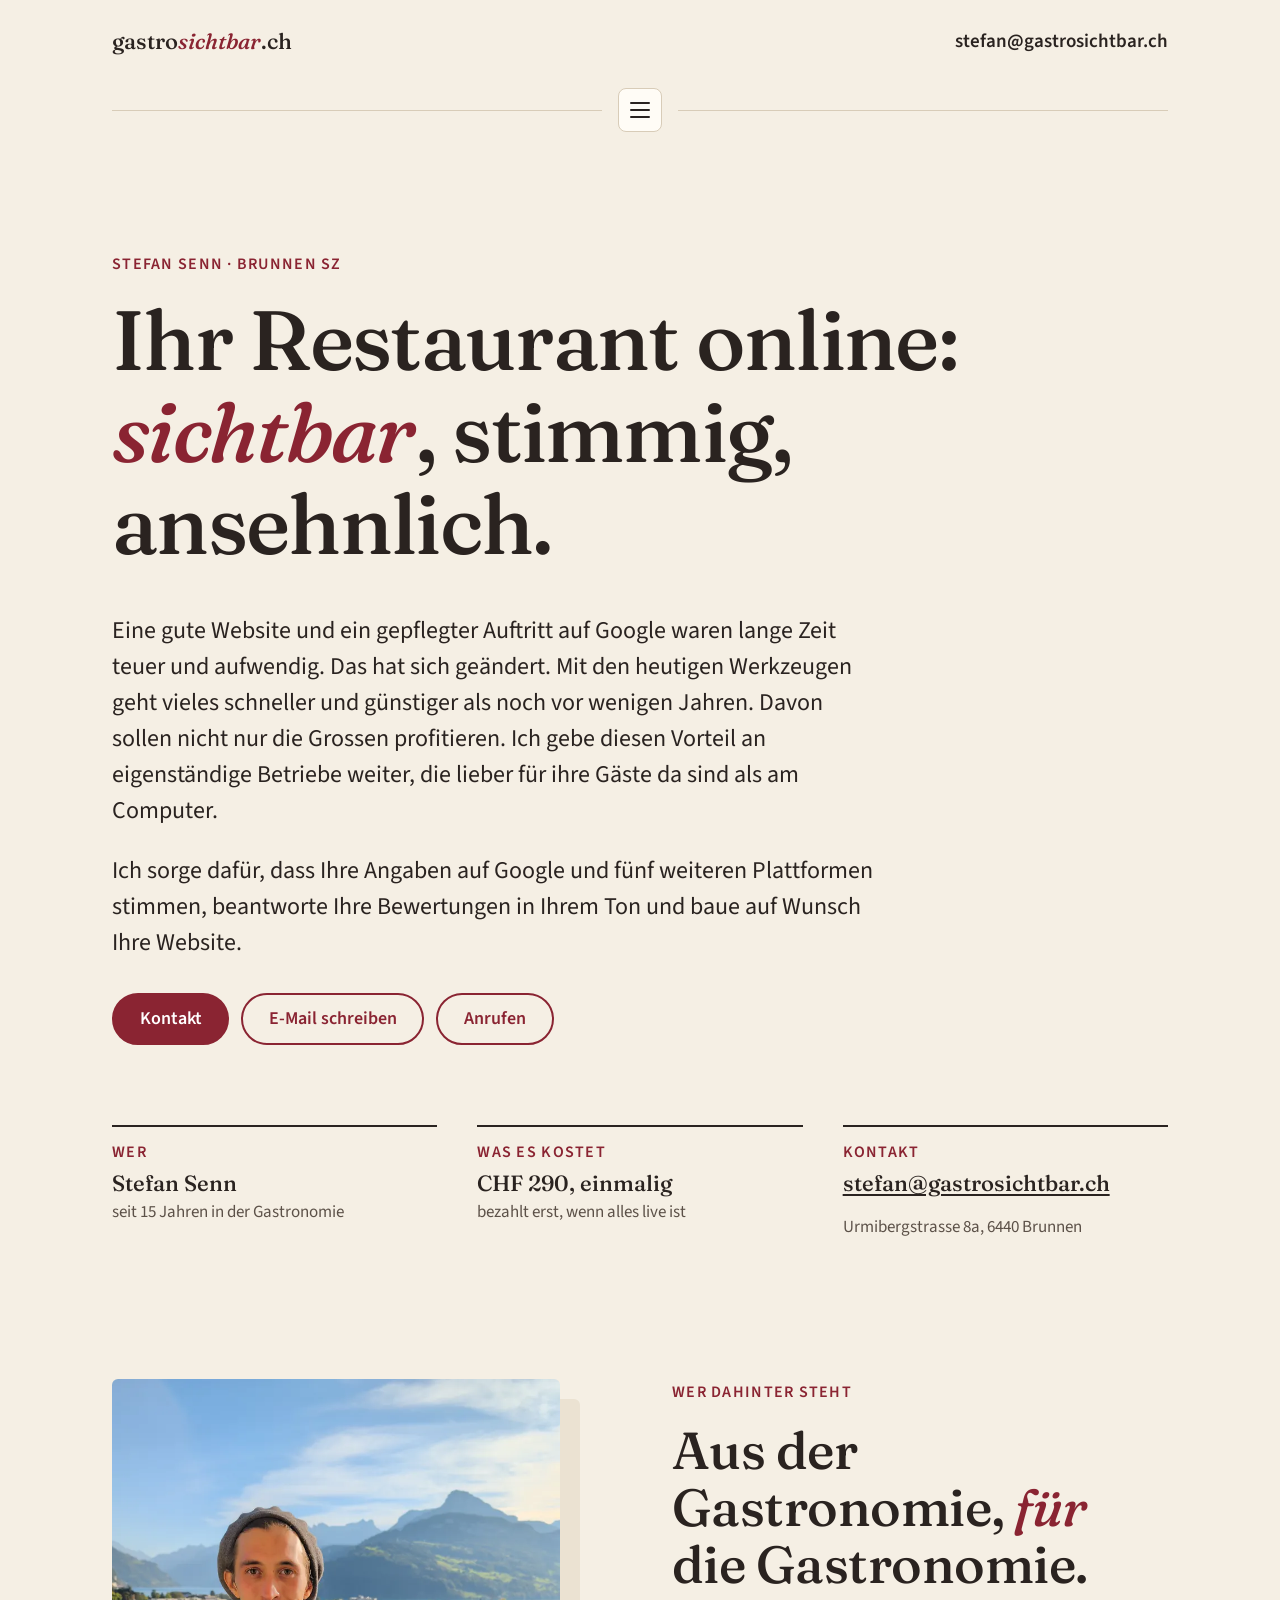
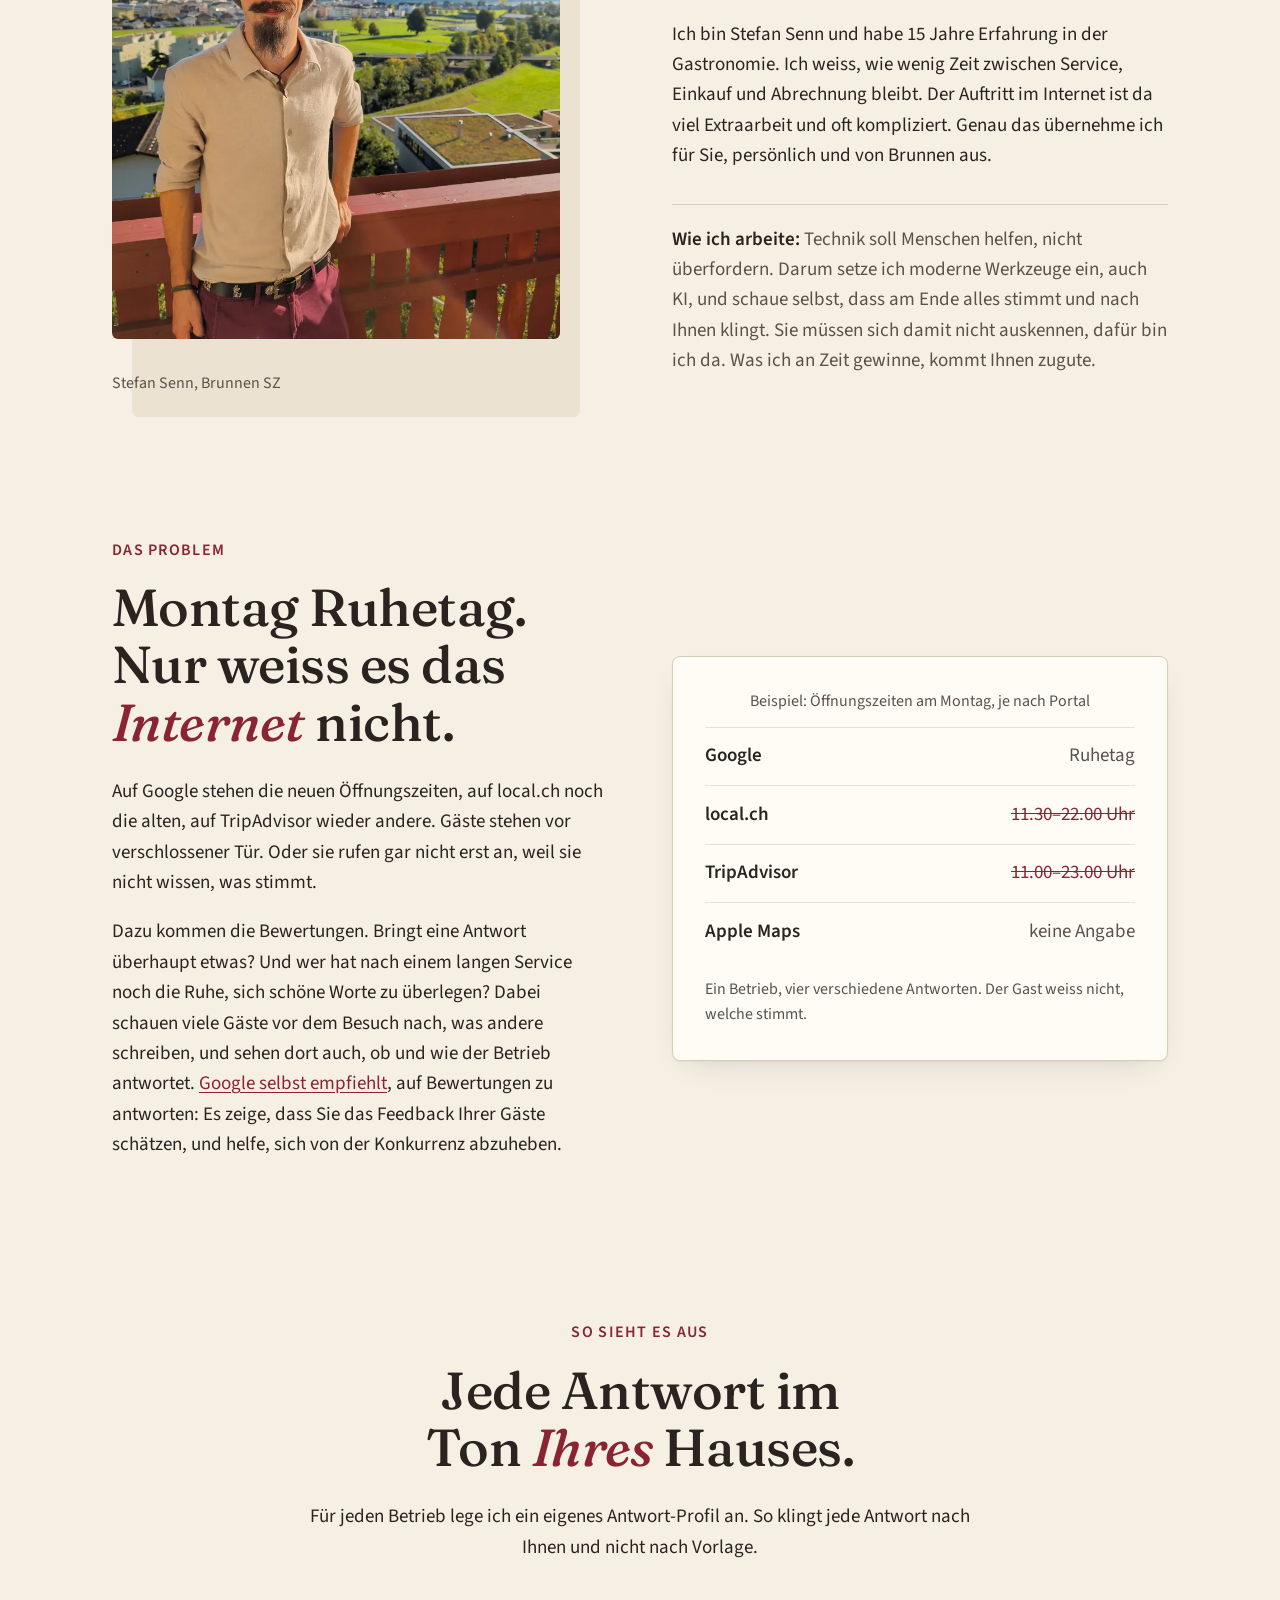
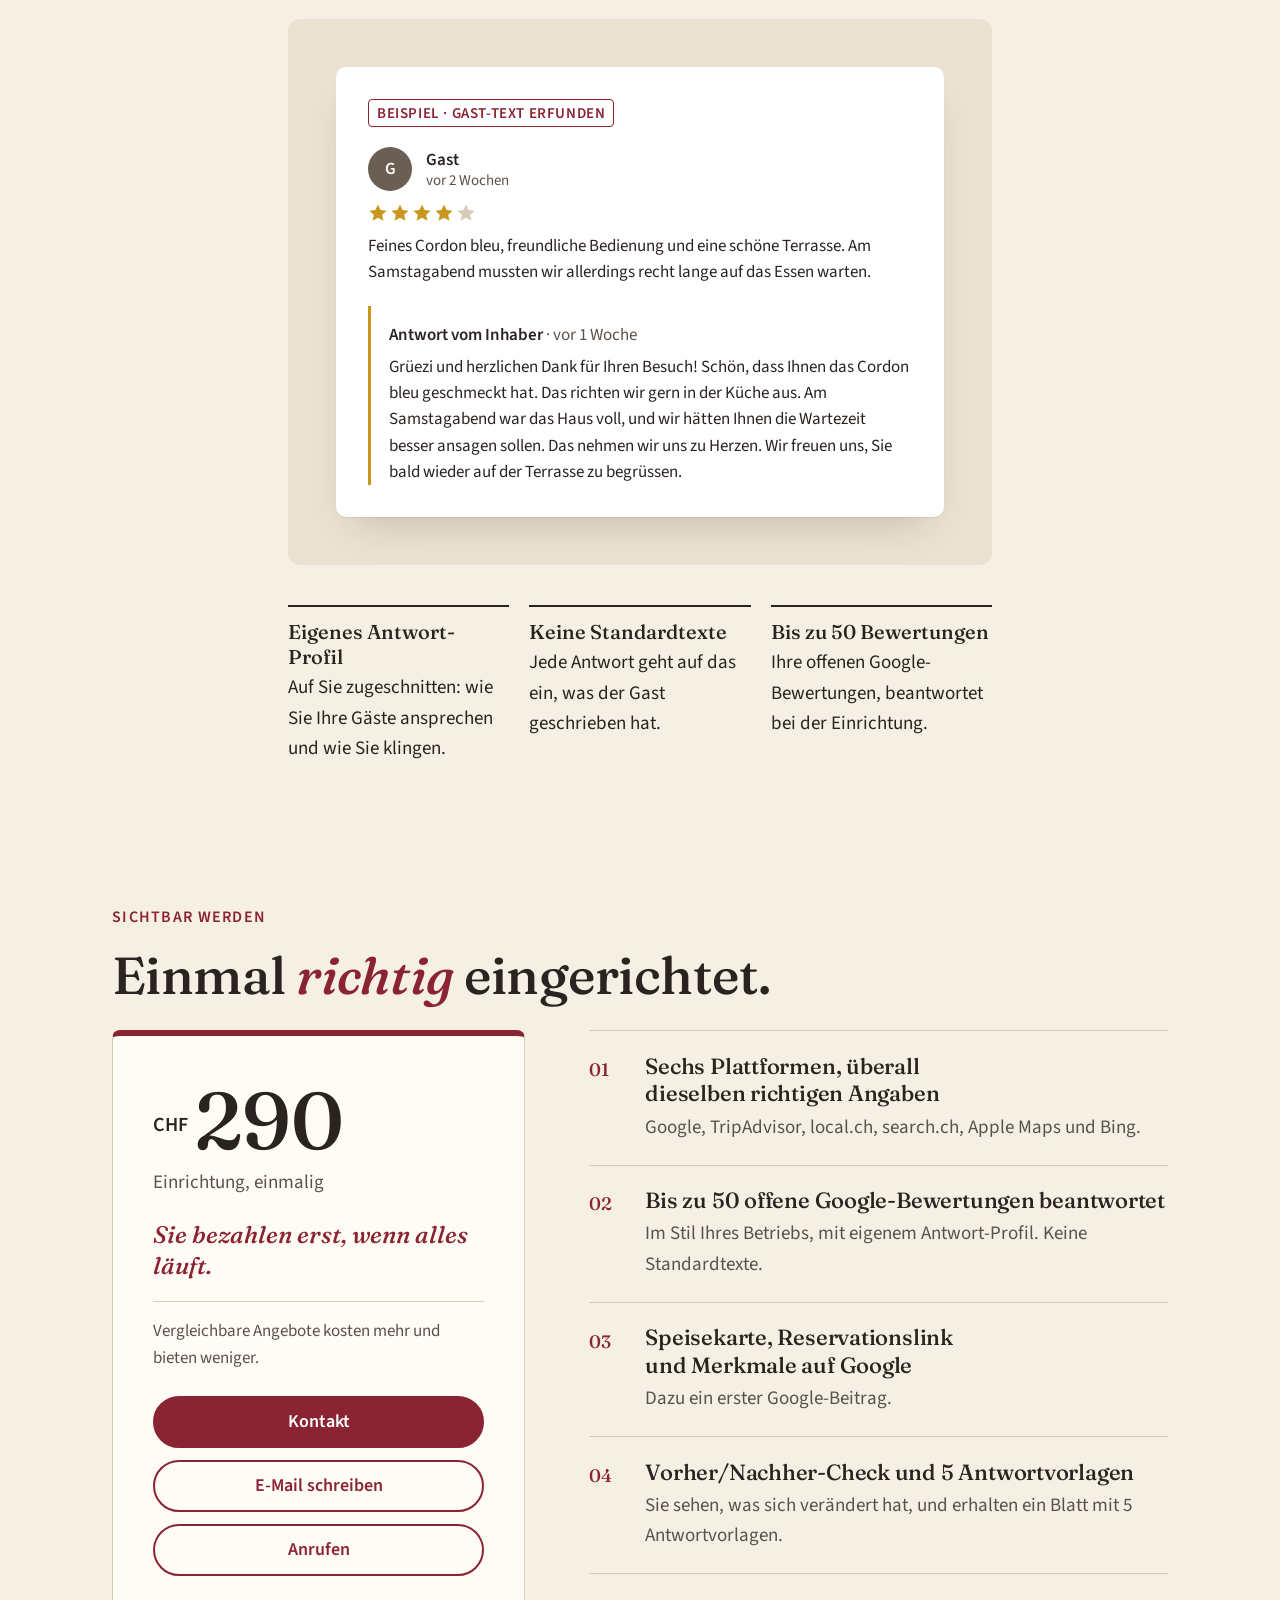
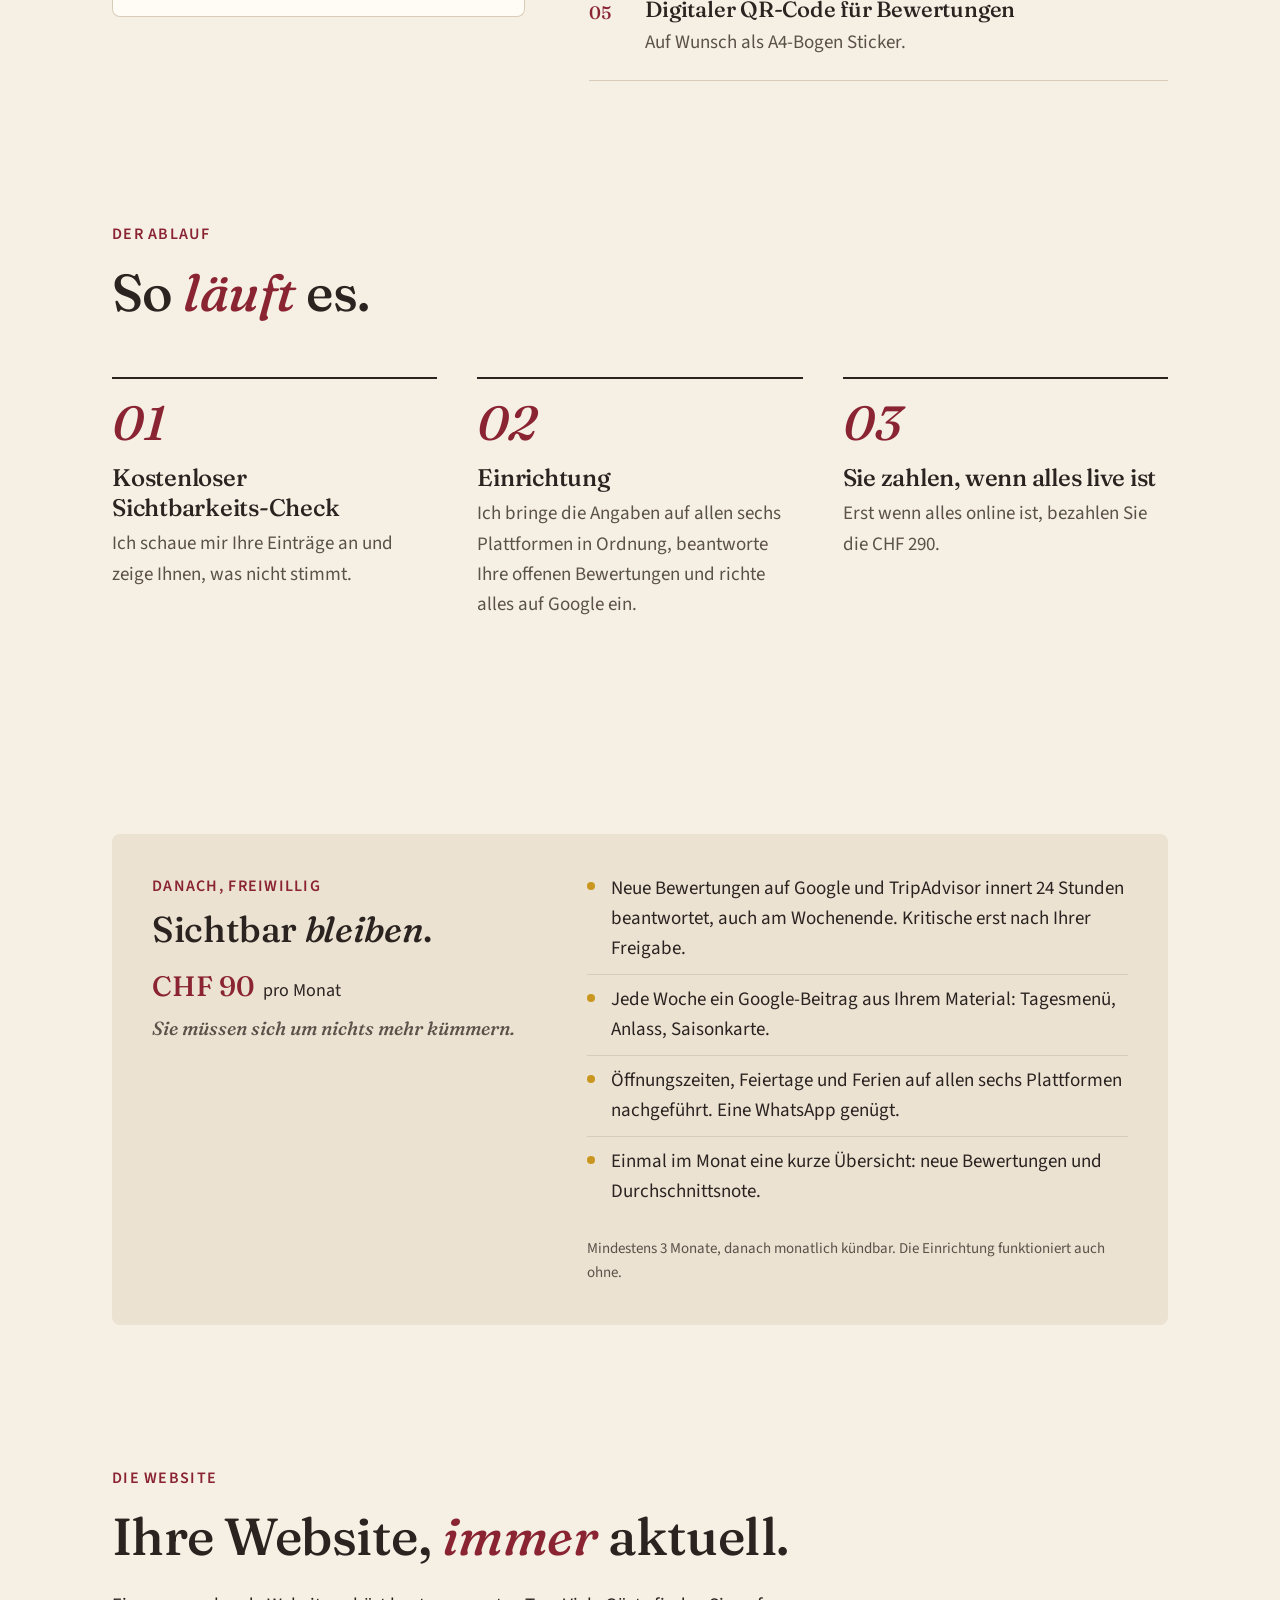
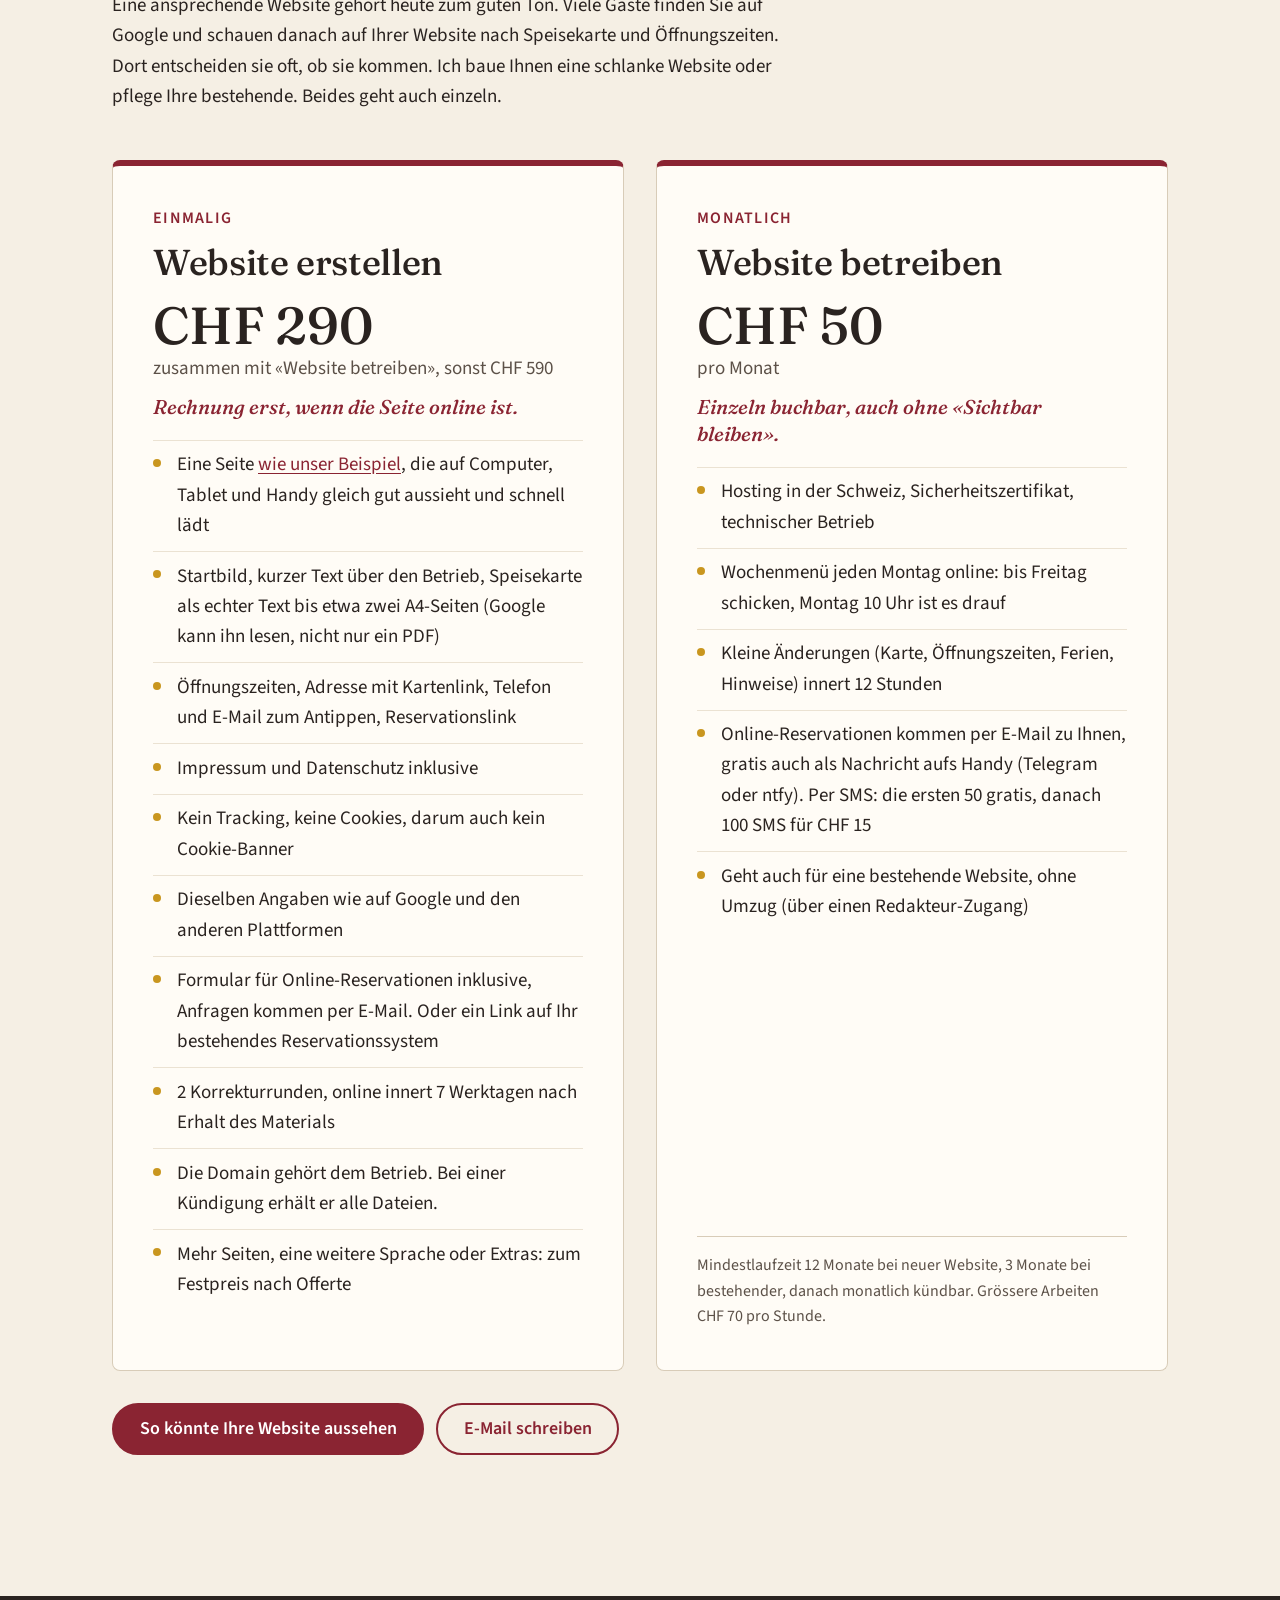
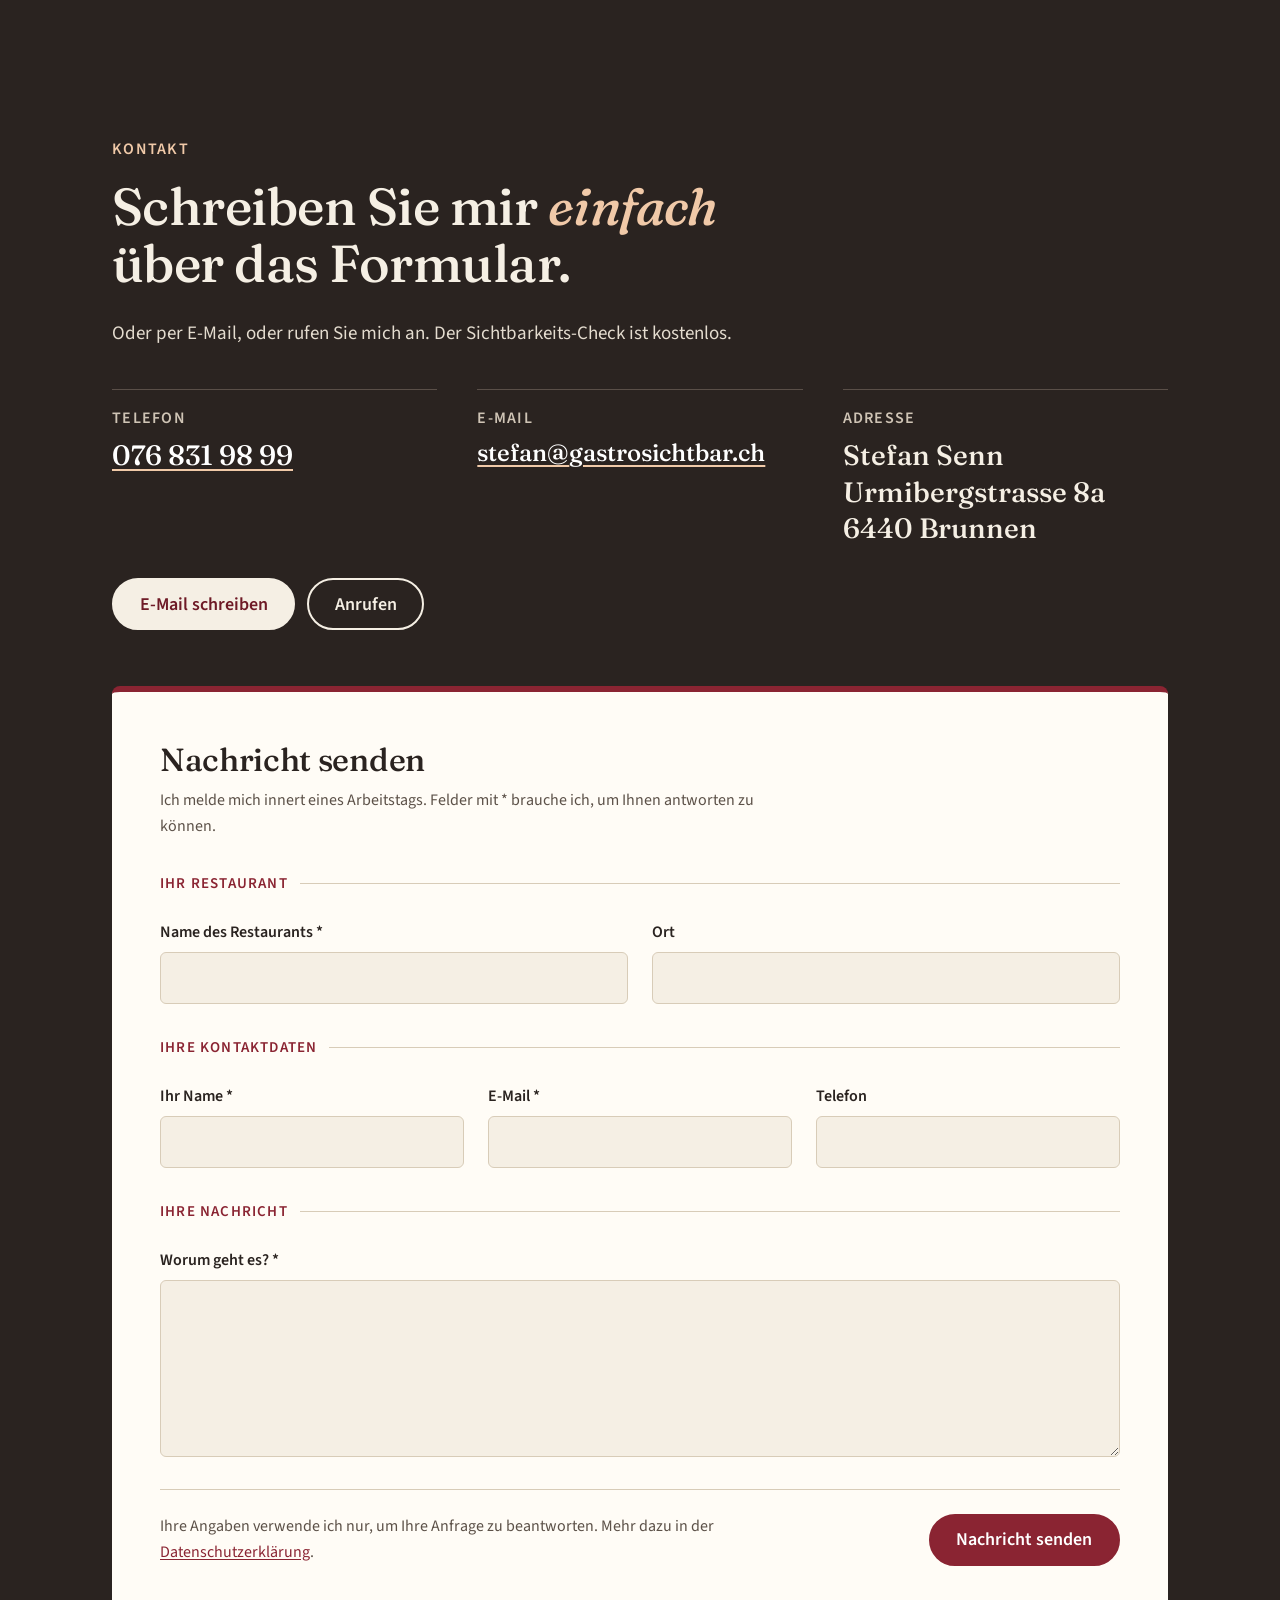
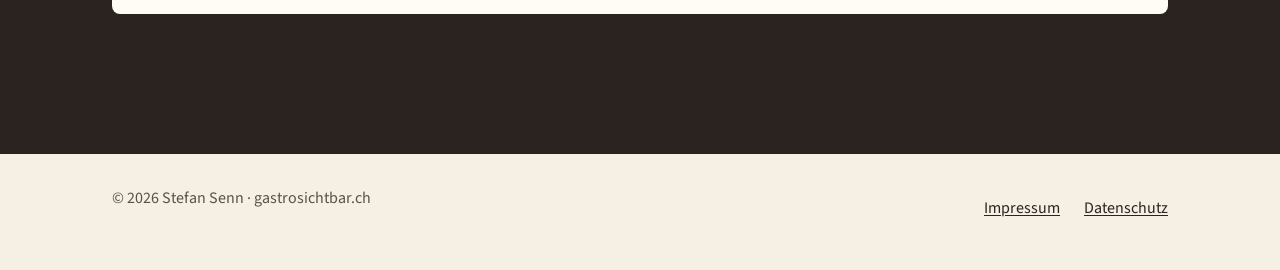
==== index.html @ 63ac2b9d "Einrichtung heisst jetzt «Sichtbar werden»" ====
<!doctype html>
<html lang="de-CH">
<head>
  <meta charset="utf-8">
  <meta name="viewport" content="width=device-width, initial-scale=1">
  <title>gastrosichtbar.ch | Ihr Restaurant online: sichtbar, stimmig, ansehnlich</title>
  <meta name="description" content="Stefan Senn aus Brunnen bringt die Angaben Ihres Restaurants auf Google, TripAdvisor, local.ch, search.ch, Apple Maps und Bing in Ordnung, beantwortet Ihre Google-Bewertungen und baut und pflegt auf Wunsch Ihre Website. Einrichtung CHF 290, bezahlt erst, wenn alles live ist.">
  <link rel="canonical" href="https://gastrosichtbar.ch/">
  <meta name="theme-color" content="#f5efe4">

  <meta property="og:type" content="website">
  <meta property="og:locale" content="de_CH">
  <meta property="og:site_name" content="gastrosichtbar.ch">
  <meta property="og:title" content="Ihr Restaurant online: sichtbar, stimmig, ansehnlich">
  <meta property="og:description" content="Richtige Angaben auf sechs Plattformen, beantwortete Google-Bewertungen und auf Wunsch eine gepflegte Website. Einrichtung CHF 290, bezahlt erst, wenn alles live ist. Stefan Senn, Brunnen.">
  <meta property="og:url" content="https://gastrosichtbar.ch/">
  <meta property="og:image" content="https://gastrosichtbar.ch/img/og.jpg">
  <meta property="og:image:width" content="1200">
  <meta property="og:image:height" content="630">
  <meta property="og:image:alt" content="gastrosichtbar.ch: Ihr Restaurant online, sichtbar, stimmig, ansehnlich. Stefan Senn, Brunnen.">
  <meta name="twitter:card" content="summary_large_image">

  <link rel="icon" href="favicon.svg" type="image/svg+xml">
  <link rel="preload" href="fonts/fraunces-latin-500-normal.woff2" as="font" type="font/woff2" crossorigin>
  <link rel="preload" href="fonts/source-sans-3-latin-400-normal.woff2" as="font" type="font/woff2" crossorigin>
  <link rel="stylesheet" href="css/style.css?v=20260928g">

  <script type="application/ld+json">
  {
    "@context": "https://schema.org",
    "@type": "ProfessionalService",
    "name": "gastrosichtbar.ch",
    "url": "https://gastrosichtbar.ch/",
    "description": "Einträge von Restaurants auf Google, TripAdvisor, local.ch, search.ch, Apple Maps und Bing richtigstellen, Google-Bewertungen beantworten, Websites für Restaurants erstellen und betreiben.",
    "founder": { "@type": "Person", "name": "Stefan Senn" },
    "telephone": "+41 76 831 98 99",
    "email": "stefan@gastrosichtbar.ch",
    "image": "https://gastrosichtbar.ch/img/og.jpg",
    "address": {
      "@type": "PostalAddress",
      "streetAddress": "Urmibergstrasse 8a",
      "postalCode": "6440",
      "addressLocality": "Brunnen",
      "addressRegion": "SZ",
      "addressCountry": "CH"
    },
    "hasOfferCatalog": {
      "@type": "OfferCatalog",
      "name": "Angebote für Restaurants",
      "itemListElement": [
        {
          "@type": "Offer",
          "name": "Sichtbar werden: Einrichtung",
          "description": "Angaben auf sechs Plattformen richtigstellen, bis zu 50 offene Google-Bewertungen beantworten. Bezahlt erst, wenn alles live ist.",
          "price": "290",
          "priceCurrency": "CHF"
        },
        {
          "@type": "Offer",
          "name": "Sichtbar bleiben",
          "description": "Laufende Betreuung: Bewertungen beantworten, wöchentlicher Google-Beitrag, Angaben nachführen. Mindestens 3 Monate, danach monatlich kündbar.",
          "priceSpecification": {
            "@type": "UnitPriceSpecification",
            "price": "90",
            "priceCurrency": "CHF",
            "unitCode": "MON"
          }
        },
        {
          "@type": "Offer",
          "name": "Website erstellen",
          "description": "Einseitige Website für Computer, Tablet und Handy mit Speisekarte als Text, Öffnungszeiten, Kontakt, Impressum und Datenschutz. Kein Tracking, keine Cookies. CHF 290 zusammen mit Website betreiben, sonst CHF 590, einmalig.",
          "price": "590",
          "priceCurrency": "CHF",
          "priceSpecification": [
            {
              "@type": "PriceSpecification",
              "name": "Zusammen mit Website betreiben",
              "price": "290",
              "priceCurrency": "CHF"
            },
            {
              "@type": "PriceSpecification",
              "name": "Einzeln",
              "price": "590",
              "priceCurrency": "CHF"
            }
          ]
        },
        {
          "@type": "Offer",
          "name": "Website betreiben",
          "description": "Hosting in der Schweiz, Wochenmenü jeden Montag online, kleine Änderungen innert 12 Stunden. Auch für bestehende Websites. Mindestlaufzeit 12 Monate bei neuer Website, 3 Monate bei bestehender, danach monatlich kündbar.",
          "priceSpecification": {
            "@type": "UnitPriceSpecification",
            "price": "50",
            "priceCurrency": "CHF",
            "unitCode": "MON"
          }
        }
      ]
    }
  }
  </script>
</head>
<body>
  <a class="skip" href="#inhalt">Zum Inhalt springen</a>

  <header class="wrap topbar">
    <a class="logo" href="./" aria-label="gastrosichtbar.ch, Startseite">gastro<span>sichtbar</span>.ch</a>
    <a class="topbar-tel" href="mailto:stefan@gastrosichtbar.ch">stefan@gastrosichtbar.ch</a>
  </header>

  <!-- Menu bar: centered button, separates header from content -->
  <div class="wrap menu-leiste">
    <!-- Menu without JavaScript: <details> opens and closes on click -->
    <details class="menu">
      <summary aria-label="Menü öffnen"><span class="menu-icon" aria-hidden="true"><span></span><span></span><span></span></span></summary>
      <nav class="menu-liste" aria-label="Angebote">
        <a href="#paket">Sichtbar werden<small>CHF 290 einmalig</small></a>
        <a href="#betreuung">Sichtbar bleiben<small>CHF 90 pro Monat</small></a>
        <a href="#erstellen">Website erstellen<small>ab CHF 290 einmalig</small></a>
        <a href="#betreiben">Website betreiben<small>CHF 50 pro Monat</small></a>
        <a class="menu-kontakt" href="#kontakt">Kontakt</a>
      </nav>
    </details>
  </div>

  <main id="inhalt">

    <!-- 1 · Kopf -->
    <section class="hero wrap" aria-labelledby="titel">
      <p class="kicker">Stefan Senn · Brunnen SZ</p>
      <h1 id="titel">Ihr Restaurant online: <span class="nobr"><em>sichtbar</em>,</span> stimmig, ansehnlich.</h1>
      <p class="lead">Eine gute Website und ein gepflegter Auftritt auf Google waren lange Zeit teuer und aufwendig. Das hat sich geändert. Mit den heutigen Werkzeugen geht vieles schneller und günstiger als noch vor wenigen Jahren. Davon sollen nicht nur die Grossen profitieren. Ich gebe diesen Vorteil an eigenständige Betriebe weiter, die lieber für ihre Gäste da sind als am Computer.</p>
      <p class="lead">Ich sorge dafür, dass Ihre Angaben auf Google und fünf weiteren Plattformen stimmen, beantworte Ihre Bewertungen in Ihrem Ton und baue auf Wunsch Ihre Website.</p>
      <div class="buttons">
        <a class="btn btn-primary" href="#formular">Kontakt</a>
        <a class="btn btn-secondary" href="mailto:stefan@gastrosichtbar.ch?subject=Sichtbarkeits-Check">E-Mail schreiben</a>
        <a class="btn btn-secondary" href="tel:+41768319899">Anrufen</a>
      </div>

      <dl class="eckdaten">
        <div>
          <dt>Wer</dt>
          <dd>Stefan Senn<span>seit 15 Jahren in der Gastronomie</span></dd>
        </div>
        <div>
          <dt>Was es kostet</dt>
          <dd>CHF 290, einmalig<span>bezahlt erst, wenn alles live ist</span></dd>
        </div>
        <div>
          <dt>Kontakt</dt>
          <dd><a href="mailto:stefan@gastrosichtbar.ch">stefan@gastrosichtbar.ch</a><span>Urmibergstrasse 8a, 6440 Brunnen</span></dd>
        </div>
      </dl>
    </section>

    <!-- 2 · Wer -->
    <section id="wer" class="wrap" aria-labelledby="wer-titel">
      <div class="split split--bild-links">
        <div>
          <p class="kicker">Wer dahinter steht</p>
          <h2 id="wer-titel">Aus der Gastronomie, <em>für</em> die Gastronomie.</h2>
          <p>Ich bin Stefan Senn und habe 15&nbsp;Jahre Erfahrung in der Gastronomie. Ich weiss, wie wenig Zeit zwischen Service, Einkauf und Abrechnung bleibt. Der Auftritt im Internet ist da viel Extraarbeit und oft kompliziert. Genau das übernehme ich für Sie, persönlich und von Brunnen aus.</p>
          <p class="werkzeug"><strong>Wie ich arbeite:</strong> Technik soll Menschen helfen, nicht überfordern. Darum setze ich moderne Werkzeuge ein, auch KI, und schaue selbst, dass am Ende alles stimmt und nach Ihnen klingt. Sie müssen sich damit nicht auskennen, dafür bin ich da. Was ich an Zeit gewinne, kommt Ihnen zugute.</p>
        </div>
        <figure class="portrait">
          <picture>
            <source srcset="img/stefan.webp?v=20260928" type="image/webp">
            <img src="img/stefan.jpg?v=20260928" width="800" height="1000" loading="lazy" decoding="async" alt="Porträt von Stefan Senn">
          </picture>
          <figcaption>Stefan Senn, Brunnen SZ</figcaption>
        </figure>
      </div>
    </section>

    <!-- 3 · Das Problem -->
    <section id="problem" class="wrap" aria-labelledby="problem-titel">
      <div class="split">
        <div>
          <p class="kicker">Das Problem</p>
          <h2 id="problem-titel">Montag Ruhetag. Nur weiss es das <em>Internet</em> nicht.</h2>
          <p>Auf Google stehen die neuen Öffnungszeiten, auf local.ch noch die alten, auf TripAdvisor wieder andere. Gäste stehen vor verschlossener Tür. Oder sie rufen gar nicht erst an, weil sie nicht wissen, was stimmt.</p>
          <p>Dazu kommen die Bewertungen. Bringt eine Antwort überhaupt etwas? Und wer hat nach einem langen Service noch die Ruhe, sich schöne Worte zu überlegen? Dabei schauen viele Gäste vor dem Besuch nach, was andere schreiben, und sehen dort auch, ob und wie der Betrieb antwortet. <a href="https://support.google.com/business/answer/7091?hl=de" rel="noopener">Google selbst empfiehlt</a>, auf Bewertungen zu antworten: Es zeige, dass Sie das Feedback Ihrer Gäste schätzen, und helfe, sich von der Konkurrenz abzuheben.</p>
        </div>
        <div class="portale">
          <table>
            <caption class="portale-titel">Beispiel: Öffnungszeiten am Montag, je nach Portal</caption>
            <thead class="sr-only">
              <tr><th scope="col">Portal</th><th scope="col">Angabe</th></tr>
            </thead>
            <tbody>
              <tr><th scope="row">Google</th><td>Ruhetag</td></tr>
              <tr><th scope="row">local.ch</th><td><span class="falsch">11.30–22.00 Uhr</span><span class="sr-only"> (veraltet)</span></td></tr>
              <tr><th scope="row">TripAdvisor</th><td><span class="falsch">11.00–23.00 Uhr</span><span class="sr-only"> (veraltet)</span></td></tr>
              <tr><th scope="row">Apple Maps</th><td>keine Angabe</td></tr>
            </tbody>
          </table>
          <p class="portale-fuss">Ein Betrieb, vier verschiedene Antworten. Der Gast weiss nicht, welche stimmt.</p>
        </div>
      </div>
    </section>

    <!-- 4 · Beispiel (Produktbild) -->
    <section id="beispiel" class="wrap" aria-labelledby="beispiel-titel">
      <div class="beispiel-kopf">
        <p class="kicker">So sieht es aus</p>
        <h2 id="beispiel-titel">Jede Antwort im Ton <em>Ihres</em> Hauses.</h2>
        <p>Für jeden Betrieb lege ich ein eigenes Antwort-Profil an. So klingt jede Antwort nach Ihnen und nicht nach Vorlage.</p>
      </div>

      <div class="buehne">
        <article class="review" aria-label="Beispiel einer Google-Bewertung mit Antwort">
          <p class="muster">Beispiel · Gast-Text erfunden</p>
          <div class="review-kopf">
            <span class="avatar" aria-hidden="true">G</span>
            <div>
              <p class="review-name">Gast</p>
              <p class="review-meta">vor 2 Wochen</p>
            </div>
          </div>
          <p class="sterne">
            <svg width="110" height="20" viewBox="0 0 110 20" role="img" aria-label="4 von 5 Sternen">
              <defs>
                <path id="stern" d="M10 1.5l2.6 5.5 6 .7-4.4 4.1 1.2 5.9L10 14.8l-5.4 2.9 1.2-5.9L1.4 7.7l6-.7z"/>
              </defs>
              <use href="#stern" fill="#c9961f"/>
              <use href="#stern" x="22" fill="#c9961f"/>
              <use href="#stern" x="44" fill="#c9961f"/>
              <use href="#stern" x="66" fill="#c9961f"/>
              <use href="#stern" x="88" fill="#d8ccb8"/>
            </svg>
          </p>
          <p>Feines Cordon bleu, freundliche Bedienung und eine schöne Terrasse. Am Samstagabend mussten wir allerdings recht lange auf das Essen warten.</p>

          <div class="antwort">
            <p class="antwort-titel">Antwort vom Inhaber <span>· vor 1 Woche</span></p>
            <p>Grüezi und herzlichen Dank für Ihren Besuch! Schön, dass Ihnen das Cordon bleu geschmeckt hat. Das richten wir gern in der Küche aus. Am Samstagabend war das Haus voll, und wir hätten Ihnen die Wartezeit besser ansagen sollen. Das nehmen wir uns zu Herzen. Wir freuen uns, Sie bald wieder auf der Terrasse zu begrüssen.</p>
          </div>
        </article>
      </div>

      <div class="profil">
        <ul>
          <li><strong>Eigenes Antwort-Profil</strong>Auf Sie zugeschnitten: wie Sie Ihre Gäste ansprechen und wie Sie klingen.</li>
          <li><strong>Keine Standardtexte</strong>Jede Antwort geht auf das ein, was der Gast geschrieben hat.</li>
          <li><strong>Bis zu 50 Bewertungen</strong>Ihre offenen Google-Bewertungen, beantwortet bei der Einrichtung.</li>
        </ul>
      </div>
    </section>

    <!-- 5 · Paket und Preis -->
    <section id="paket" class="wrap" aria-labelledby="paket-titel">
      <p class="kicker">Sichtbar werden</p>
      <h2 id="paket-titel">Einmal <em>richtig</em> eingerichtet.</h2>
      <div class="paket">
        <div class="preis-karte">
          <p class="preis"><small>CHF</small>290</p>
          <p class="preis-zusatz">Einrichtung, einmalig</p>
          <p class="preis-versprechen">Sie bezahlen erst, wenn alles läuft.</p>
          <p class="vergleich">Vergleichbare Angebote kosten mehr und bieten weniger.</p>
          <div class="buttons">
            <a class="btn btn-primary" href="#formular">Kontakt</a>
            <a class="btn btn-secondary" href="mailto:stefan@gastrosichtbar.ch?subject=Sichtbarkeits-Check">E-Mail schreiben</a>
            <a class="btn btn-secondary" href="tel:+41768319899">Anrufen</a>
          </div>
        </div>

        <ol class="leistungen" aria-label="Leistungen im Paket">
          <li>
            <div>
              <h3>Sechs Plattformen, überall dieselben richtigen Angaben</h3>
              <p>Google, TripAdvisor, local.ch, search.ch, Apple Maps und Bing.</p>
            </div>
          </li>
          <li>
            <div>
              <h3>Bis zu 50 offene Google-Bewertungen beantwortet</h3>
              <p>Im Stil Ihres Betriebs, mit eigenem Antwort-Profil. Keine Standardtexte.</p>
            </div>
          </li>
          <li>
            <div>
              <h3>Speisekarte, Reservationslink und Merkmale auf Google</h3>
              <p>Dazu ein erster Google-Beitrag.</p>
            </div>
          </li>
          <li>
            <div>
              <h3>Vorher/Nachher-Check und 5 Antwortvorlagen</h3>
              <p>Sie sehen, was sich verändert hat, und erhalten ein Blatt mit 5 Antwortvorlagen.</p>
            </div>
          </li>
          <li>
            <div>
              <h3>Digitaler QR-Code für Bewertungen</h3>
              <p>Auf Wunsch als A4-Bogen Sticker.</p>
            </div>
          </li>
        </ol>
      </div>

    </section>

    <!-- 5a · So läuft es -->
    <section id="ablauf" class="wrap" aria-labelledby="ablauf-titel">
      <p class="kicker">Der Ablauf</p>
      <h2 id="ablauf-titel">So <em>läuft</em> es.</h2>
      <ol class="schritte">
        <li>
          <h3>Kostenloser Sichtbarkeits-Check</h3>
          <p>Ich schaue mir Ihre Einträge an und zeige Ihnen, was nicht stimmt.</p>
        </li>
        <li>
          <h3>Einrichtung</h3>
          <p>Ich bringe die Angaben auf allen sechs Plattformen in Ordnung, beantworte Ihre offenen Bewertungen und richte alles auf Google ein.</p>
        </li>
        <li>
          <h3>Sie zahlen, wenn alles live ist</h3>
          <p>Erst wenn alles online ist, bezahlen Sie die CHF&nbsp;290.</p>
        </li>
      </ol>
    </section>

    <!-- 5a2 · Sichtbar bleiben -->
    <section id="betreuung" class="wrap" aria-labelledby="danach-titel">
      <div class="danach" aria-labelledby="danach-titel">
        <div class="danach-kopf">
          <p class="kicker">Danach, freiwillig</p>
          <h3 id="danach-titel">Sichtbar <em>bleiben</em>.</h3>
          <p class="danach-preis"><strong>CHF 90</strong> pro Monat</p>
          <p class="danach-claim">Sie müssen sich um nichts mehr kümmern.</p>
        </div>
        <ul class="danach-liste">
          <li>Neue Bewertungen auf Google und TripAdvisor innert 24 Stunden beantwortet, auch am Wochenende. Kritische erst nach Ihrer Freigabe.</li>
          <li>Jede Woche ein Google-Beitrag aus Ihrem Material: Tagesmenü, Anlass, Saisonkarte.</li>
          <li>Öffnungszeiten, Feiertage und Ferien auf allen sechs Plattformen nachgeführt. Eine WhatsApp genügt.</li>
          <li>Einmal im Monat eine kurze Übersicht: neue Bewertungen und Durchschnittsnote.</li>
        </ul>
        <p class="danach-fuss">Mindestens 3 Monate, danach monatlich kündbar. Die Einrichtung funktioniert auch ohne.</p>
      </div>
    </section>

    <!-- 5b · Website -->
    <section id="website" class="wrap" aria-labelledby="website-titel">
      <p class="kicker">Die Website</p>
      <h2 id="website-titel">Ihre Website, <em>immer</em> aktuell.</h2>
      <p class="website-intro">Eine ansprechende Website gehört heute zum guten Ton. Viele Gäste finden Sie auf Google und schauen danach auf Ihrer Website nach Speisekarte und Öffnungszeiten. Dort entscheiden sie oft, ob sie kommen. Ich baue Ihnen eine schlanke Website oder pflege Ihre bestehende. Beides geht auch einzeln.</p>

      <div class="angebote">
        <article id="erstellen" class="angebot" aria-labelledby="erstellen-titel">
          <p class="angebot-art">Einmalig</p>
          <h3 id="erstellen-titel">Website erstellen</h3>
          <p class="angebot-preis"><strong>CHF 290</strong> zusammen mit «Website betreiben», sonst CHF&nbsp;590</p>
          <p class="angebot-claim">Rechnung erst, wenn die Seite online ist.</p>
          <ul class="angebot-liste">
            <li>Eine Seite <a href="beispiel/">wie unser Beispiel</a>, die auf Computer, Tablet und Handy gleich gut aussieht und schnell lädt</li>
            <li>Startbild, kurzer Text über den Betrieb, Speisekarte als echter Text bis etwa zwei A4-Seiten (Google kann ihn lesen, nicht nur ein PDF)</li>
            <li>Öffnungszeiten, Adresse mit Kartenlink, Telefon und E-Mail zum Antippen, Reservationslink</li>
            <li>Impressum und Datenschutz inklusive</li>
            <li>Kein Tracking, keine Cookies, darum auch kein Cookie-Banner</li>
            <li>Dieselben Angaben wie auf Google und den anderen Plattformen</li>
            <li>Formular für Online-Reservationen inklusive, Anfragen kommen per E-Mail. Oder ein Link auf Ihr bestehendes Reservationssystem</li>
            <li>2 Korrekturrunden, online innert 7 Werktagen nach Erhalt des Materials</li>
            <li>Die Domain gehört dem Betrieb. Bei einer Kündigung erhält er alle Dateien.</li>
            <li>Mehr Seiten, eine weitere Sprache oder Extras: zum Festpreis nach Offerte</li>
          </ul>
        </article>

        <article id="betreiben" class="angebot" aria-labelledby="betreiben-titel">
          <p class="angebot-art">Monatlich</p>
          <h3 id="betreiben-titel">Website betreiben</h3>
          <p class="angebot-preis"><strong>CHF 50</strong> pro Monat</p>
          <p class="angebot-claim">Einzeln buchbar, auch ohne «Sichtbar bleiben».</p>
          <ul class="angebot-liste">
            <li>Hosting in der Schweiz, Sicherheitszertifikat, technischer Betrieb</li>
            <li>Wochenmenü jeden Montag online: bis Freitag schicken, Montag 10 Uhr ist es drauf</li>
            <li>Kleine Änderungen (Karte, Öffnungszeiten, Ferien, Hinweise) innert 12 Stunden</li>
            <li>Online-Reservationen kommen per E-Mail zu Ihnen, gratis auch als Nachricht aufs Handy (Telegram oder ntfy). Per SMS: die ersten 50 gratis, danach 100 SMS für CHF&nbsp;15</li>
            <li>Geht auch für eine bestehende Website, ohne Umzug (über einen Redakteur-Zugang)</li>
          </ul>
          <p class="angebot-fuss">Mindestlaufzeit 12 Monate bei neuer Website, 3 Monate bei bestehender, danach monatlich kündbar. Grössere Arbeiten CHF&nbsp;70 pro Stunde.</p>
        </article>
      </div>

      <div class="buttons">
        <a class="btn btn-primary" href="beispiel/">So könnte Ihre Website aussehen</a>
        <a class="btn btn-secondary" href="mailto:stefan@gastrosichtbar.ch?subject=Website">E-Mail schreiben</a>
      </div>
    </section>

    <!-- 7 · Kontakt -->
    <section id="kontakt" class="kontakt" aria-labelledby="kontakt-titel">
      <div class="wrap">
        <p class="kicker">Kontakt</p>
        <h2 id="kontakt-titel">Schreiben Sie mir <em>einfach</em> über das Formular.</h2>
        <p>Oder per E-Mail, oder rufen Sie mich an. Der Sichtbarkeits-Check ist kostenlos.</p>
        <address>
          <dl class="kontakt-liste">
            <div>
              <dt>Telefon</dt>
              <dd><a href="tel:+41768319899">076 831 98 99</a></dd>
            </div>
            <div>
              <dt>E-Mail</dt>
              <dd class="mail"><a href="mailto:stefan@gastrosichtbar.ch">stefan@<wbr>gastrosichtbar.ch</a></dd>
            </div>
            <div>
              <dt>Adresse</dt>
              <dd>Stefan Senn<br>Urmibergstrasse 8a<br>6440 Brunnen</dd>
            </div>
          </dl>
        </address>
        <div class="buttons">
          <a class="btn btn-primary" href="mailto:stefan@gastrosichtbar.ch?subject=Sichtbarkeits-Check">E-Mail schreiben</a>
          <a class="btn btn-secondary" href="tel:+41768319899">Anrufen</a>
        </div>

        <form id="formular" class="formular" action="/kontakt" method="post" aria-labelledby="formular-titel">
          <h3 id="formular-titel">Nachricht senden</h3>
          <p class="formular-hinweis">Ich melde mich innert eines Arbeitstags. Felder mit * brauche ich, um Ihnen antworten zu können.</p>

          <fieldset class="gruppe">
            <legend>Ihr Restaurant</legend>
            <div class="felder felder-2">
              <div class="feld">
                <label for="f-restaurant">Name des Restaurants *</label>
                <input id="f-restaurant" name="restaurant" type="text" required maxlength="150" autocomplete="organization">
              </div>
              <div class="feld">
                <label for="f-ort">Ort</label>
                <input id="f-ort" name="ort" type="text" maxlength="120" autocomplete="address-level2">
              </div>
            </div>
          </fieldset>

          <fieldset class="gruppe">
            <legend>Ihre Kontaktdaten</legend>
            <div class="felder felder-3">
              <div class="feld">
                <label for="f-name">Ihr Name *</label>
                <input id="f-name" name="name" type="text" required maxlength="120" autocomplete="name">
              </div>
              <div class="feld">
                <label for="f-email">E-Mail *</label>
                <input id="f-email" name="email" type="email" required maxlength="200" autocomplete="email">
              </div>
              <div class="feld">
                <label for="f-telefon">Telefon</label>
                <input id="f-telefon" name="telefon" type="tel" maxlength="40" autocomplete="tel">
              </div>
            </div>
          </fieldset>

          <fieldset class="gruppe">
            <legend>Ihre Nachricht</legend>
            <div class="feld">
              <label for="f-nachricht">Worum geht es? *</label>
              <textarea id="f-nachricht" name="nachricht" rows="6" required maxlength="5000"></textarea>
            </div>
          </fieldset>

          <div class="feld-falle" aria-hidden="true">
            <label for="f-website">Bitte leer lassen</label>
            <input id="f-website" name="website" type="text" tabindex="-1" autocomplete="off">
          </div>

          <div class="formular-fuss">
            <p class="formular-hinweis">Ihre Angaben verwende ich nur, um Ihre Anfrage zu beantworten. Mehr dazu in der <a href="datenschutz.html">Datenschutzerklärung</a>.</p>
            <button class="btn btn-primary" type="submit">Nachricht senden</button>
          </div>
        </form>
      </div>
    </section>
  </main>

  <!-- 8 · Fuss -->
  <footer class="fuss">
    <div class="wrap">
      <p>© 2026 Stefan Senn · gastrosichtbar.ch</p>
      <nav aria-label="Rechtliches">
        <ul>
          <li><a href="impressum.html">Impressum</a></li>
          <li><a href="datenschutz.html">Datenschutz</a></li>
        </ul>
      </nav>
    </div>
  </footer>
</body>
</html>
---- css/style.css ----
/* gastrosichtbar.ch – Stile
   Farben und Schriften zentral in :root anpassen. */

@font-face {
  font-family: "Fraunces";
  font-style: normal;
  font-weight: 500;
  font-display: swap;
  src: url("../fonts/fraunces-latin-500-normal.woff2") format("woff2");
}
@font-face {
  font-family: "Fraunces";
  font-style: italic;
  font-weight: 500;
  font-display: swap;
  src: url("../fonts/fraunces-latin-500-italic.woff2") format("woff2");
}
@font-face {
  font-family: "Source Sans 3";
  font-style: normal;
  font-weight: 400;
  font-display: swap;
  src: url("../fonts/source-sans-3-latin-400-normal.woff2") format("woff2");
}
@font-face {
  font-family: "Source Sans 3";
  font-style: normal;
  font-weight: 600;
  font-display: swap;
  src: url("../fonts/source-sans-3-latin-600-normal.woff2") format("woff2");
}

:root {
  --leinen: #f5efe4;      /* Hintergrund */
  --papier: #fffcf6;      /* Karten */
  --sand: #ebe2d2;        /* Flächen, Trennlinien */
  --linie: #d8ccb8;
  --tinte: #2a2320;       /* Text */
  --grau: #5c5148;        /* Nebentext, Kontrast > 6:1 auf Leinen */
  --weinrot: #8a2432;     /* Akzent */
  --weinrot-dunkel: #6e1a26;
  --senf: #c9961f;        /* nur Schmuck, nie für Text */

  --serif: "Fraunces", Georgia, "Times New Roman", serif;
  --sans: "Source Sans 3", "Segoe UI", Helvetica, Arial, sans-serif;

  --breite: 72rem;
  --rand: clamp(1.25rem, 5vw, 3rem);
  --abstand: clamp(4.5rem, 11vw, 9rem);
}

*,
*::before,
*::after { box-sizing: border-box; }

html {
  -webkit-text-size-adjust: 100%;
  text-size-adjust: 100%;
  scroll-behavior: smooth;
}
@media (prefers-reduced-motion: reduce) {
  html { scroll-behavior: auto; }
}

body {
  margin: 0;
  background: var(--leinen);
  color: var(--tinte);
  font-family: var(--sans);
  font-size: 1.125rem;          /* 18px */
  line-height: 1.6;
}
@media (min-width: 48rem) {
  body { font-size: 1.1875rem; } /* 19px */
}

img { max-width: 100%; height: auto; display: block; }

h1, h2, h3 {
  font-family: var(--serif);
  font-weight: 500;
  line-height: 1.1;
  letter-spacing: -0.01em;
  margin: 0 0 0.5em;
  text-wrap: balance;
}
h1 { font-size: clamp(2.6rem, 8vw, 5.25rem); letter-spacing: -0.02em; }
h2 { font-size: clamp(2rem, 5vw, 3.25rem); }
h3 { font-size: 1.5rem; line-height: 1.25; }

h1 em, h2 em {
  font-style: italic;
  color: var(--weinrot);
}

p { margin: 0 0 1em; max-width: 38em; }

a { color: var(--weinrot); text-underline-offset: 0.15em; }
a:hover { color: var(--weinrot-dunkel); }

:focus-visible {
  outline: 3px solid var(--weinrot);
  outline-offset: 3px;
  border-radius: 2px;
}

.sr-only {
  position: absolute;
  width: 1px;
  height: 1px;
  padding: 0;
  margin: -1px;
  overflow: hidden;
  clip: rect(0, 0, 0, 0);
  white-space: nowrap;
  border: 0;
}

.skip {
  position: absolute;
  left: 1rem;
  top: -4rem;
  background: var(--tinte);
  color: #fff;
  padding: 0.75rem 1rem;
  z-index: 10;
}
.skip:focus { top: 1rem; color: #fff; }

.wrap {
  max-width: var(--breite);
  margin: 0 auto;
  padding-left: var(--rand);
  padding-right: var(--rand);
}

/* Kleine Überzeile über Überschriften */
.kicker {
  font-family: var(--sans);
  font-size: 1rem;
  font-weight: 600;
  letter-spacing: 0.08em;
  text-transform: uppercase;
  color: var(--weinrot);
  margin: 0 0 1rem;
}

.lead {
  font-size: clamp(1.25rem, 2.4vw, 1.5rem);
  line-height: 1.5;
  color: var(--tinte);
}

/* ---------- Kopfleiste ---------- */
.topbar {
  display: flex;
  justify-content: space-between;
  align-items: center;
  flex-wrap: wrap;
  gap: 0 1rem;
  padding-top: 1.25rem;
  padding-bottom: 1.25rem;
}
.logo {
  font-family: var(--serif);
  font-size: 1.375rem;
  color: var(--tinte);
  text-decoration: none;
  min-height: 44px;
  display: inline-flex;
  align-items: center;
}
.logo span { color: var(--weinrot); font-style: italic; }
.topbar-tel {
  font-weight: 600;
  color: var(--tinte);
  text-decoration: none;
  min-height: 44px;
  display: inline-flex;
  align-items: center;
  white-space: nowrap;
}
.topbar-tel:hover { color: var(--weinrot); text-decoration: underline; }
/* Schmale Handys: E-Mail rutscht unter das Logo statt über den Rand */
@media (max-width: 26rem) {
  .topbar { padding-bottom: 0.5rem; }
  .topbar-tel { font-size: 0.95rem; }
}

/* ---------- Knöpfe ---------- */
.buttons {
  display: flex;
  flex-wrap: wrap;
  gap: 0.75rem;
  margin: 2rem 0 0;
}
.btn {
  display: inline-flex;
  align-items: center;
  justify-content: center;
  min-height: 3.25rem;          /* 52px */
  padding: 0.75rem 1.6rem;
  border-radius: 999px;
  border: 2px solid var(--weinrot);
  font-family: var(--sans);
  font-size: 1.125rem;
  font-weight: 600;
  line-height: 1.2;
  text-decoration: none;
  transition: background-color 0.15s, color 0.15s, border-color 0.15s;
}
.btn-primary { background: var(--weinrot); color: #fff; }
.btn-primary:hover { background: var(--weinrot-dunkel); border-color: var(--weinrot-dunkel); color: #fff; }
.btn-secondary { background: transparent; color: var(--weinrot); }
.btn-secondary:hover { background: var(--weinrot); color: #fff; }
@media (max-width: 30rem) {
  .buttons .btn { flex: 1 1 100%; }
}

/* ---------- Abschnitte ---------- */
section { padding: var(--abstand) 0 0; }
section[id] { scroll-margin-top: 1rem; }

.hero { padding-top: clamp(3rem, 9vw, 7rem); }
.hero h1 { max-width: 13em; }
.hero .lead { max-width: 32em; }
.hero-fakt {
  margin: 1.5rem 0 0;
  font-size: 1.0625rem;
  color: var(--grau);
}
.hero-fakt strong { color: var(--tinte); font-weight: 600; }

/* Eckdaten unter dem Kopf: Wer, Preis, Kontakt */
.eckdaten {
  margin: clamp(3rem, 7vw, 5rem) 0 0;
  display: grid;
  gap: 1.25rem;
}
@media (min-width: 48rem) {
  .eckdaten { grid-template-columns: repeat(3, 1fr); gap: 2.5rem; }
}
.eckdaten div {
  border-top: 2px solid var(--tinte);
  padding-top: 0.85rem;
}
.eckdaten dt {
  font-size: 1rem;
  font-weight: 600;
  letter-spacing: 0.08em;
  text-transform: uppercase;
  color: var(--weinrot);
}
.eckdaten dd {
  margin: 0.2rem 0 0;
  font-family: var(--serif);
  font-size: 1.375rem;
  line-height: 1.3;
}
.eckdaten dd span {
  display: block;
  font-family: var(--sans);
  font-size: 1.0625rem;
  color: var(--grau);
  margin-top: 0.2rem;
}
.eckdaten a { color: var(--tinte); display: inline-block; min-height: 44px; overflow-wrap: anywhere; }

/* Z-Muster: Text und Bild abwechselnd */
.split {
  display: grid;
  gap: clamp(2rem, 5vw, 5rem);
  align-items: center;
}
@media (min-width: 56rem) {
  .split { grid-template-columns: 1fr 1fr; }
  .split--bild-links > :last-child { order: -1; }
}

/* ---------- Wer ---------- */
.portrait {
  position: relative;
  margin: 0;
  max-width: 28rem;
}
.portrait::before {
  content: "";
  position: absolute;
  inset: 1.25rem -1.25rem -1.25rem 1.25rem;
  background: var(--sand);
  border-radius: 6px;
  z-index: -1;
}
.portrait img {
  border-radius: 6px;
  aspect-ratio: 4 / 5;
  object-fit: cover;
  width: 100%;
  background: var(--sand);
}
.portrait figcaption {
  margin-top: 2rem;
  font-size: 1rem;
  color: var(--grau);
}
.werkzeug {
  margin-top: 2rem;
  padding: 1.25rem 0 0;
  border-top: 1px solid var(--linie);
  color: var(--grau);
}
.werkzeug strong { color: var(--tinte); font-weight: 600; }

/* ---------- Problem: Portal-Vergleich ---------- */
.portale {
  background: var(--papier);
  border: 1px solid var(--linie);
  border-radius: 8px;
  padding: clamp(1.25rem, 3vw, 2rem);
  box-shadow: 0 1px 2px rgba(42, 35, 32, 0.05), 0 12px 32px -16px rgba(42, 35, 32, 0.18);
}
.portale-titel {
  font-size: 1rem;
  color: var(--grau);
  margin: 0 0 0.75rem;
}
.portale table {
  width: 100%;
  border-collapse: collapse;
}
.portale th,
.portale td {
  text-align: left;
  padding: 0.85rem 0;
  border-top: 1px solid var(--sand);
  vertical-align: baseline;
}
.portale th { font-weight: 600; padding-right: 1rem; }
.portale td { color: var(--grau); text-align: right; }
.portale .falsch {
  color: var(--weinrot);
  text-decoration: line-through;
  text-decoration-thickness: 1px;
}
.portale-fuss {
  margin: 1rem 0 0;
  font-size: 1rem;
  color: var(--grau);
}

/* ---------- Beispiel: Bewertung mit Antwort ---------- */
.beispiel-kopf { max-width: 44rem; margin: 0 auto; text-align: center; }
.beispiel-kopf p { margin-left: auto; margin-right: auto; }

.buehne {
  position: relative;
  max-width: 44rem;
  margin: clamp(2rem, 5vw, 3.5rem) auto 0;
  padding: clamp(1rem, 4vw, 3rem);
  background: var(--sand);
  border-radius: 12px;
}
.review {
  background: #fff;
  border-radius: 10px;
  padding: clamp(1.25rem, 4vw, 2rem);
  box-shadow: 0 1px 2px rgba(42, 35, 32, 0.06), 0 20px 40px -20px rgba(42, 35, 32, 0.25);
  font-size: 1.0625rem;
  line-height: 1.55;
}
.review p { max-width: none; }
.muster {
  display: inline-block;
  font-size: 0.9375rem;
  font-weight: 600;
  letter-spacing: 0.04em;
  text-transform: uppercase;
  color: var(--weinrot);
  border: 1px solid currentColor;
  border-radius: 4px;
  padding: 0.1rem 0.5rem;
  margin: 0 0 1.25rem;
}
.review-kopf {
  display: flex;
  align-items: center;
  gap: 0.85rem;
  margin-bottom: 0.75rem;
}
.avatar {
  flex: none;
  width: 2.75rem;
  height: 2.75rem;
  border-radius: 50%;
  background: #6b5e53;
  color: #fff;
  display: grid;
  place-items: center;
  font-weight: 600;
}
.review-kopf p { margin: 0; }
.review-name { font-weight: 600; line-height: 1.3; }
.review-meta { font-size: 0.9375rem; color: var(--grau); line-height: 1.3; }
.sterne {
  display: flex;
  align-items: center;
  gap: 0.6rem;
  margin: 0 0 0.6rem;
  font-size: 0.9375rem;
  color: var(--grau);
}
.sterne svg { display: block; }
.antwort {
  margin-top: 1.25rem;
  padding: 1rem 0 0 1.1rem;
  border-left: 3px solid var(--senf);
}
.antwort-titel {
  font-weight: 600;
  margin: 0 0 0.35rem;
}
.antwort-titel span { font-weight: 400; color: var(--grau); }
.antwort p:last-child { margin-bottom: 0; }

.profil {
  max-width: 44rem;
  margin: 2.5rem auto 0;
}
.profil ul {
  list-style: none;
  margin: 0;
  padding: 0;
  display: grid;
  gap: 1.25rem;
}
@media (min-width: 48rem) {
  .profil ul { grid-template-columns: repeat(3, 1fr); }
}
.profil li {
  border-top: 2px solid var(--tinte);
  padding-top: 0.75rem;
}
.profil li strong {
  display: block;
  font-family: var(--serif);
  font-weight: 500;
  font-size: 1.25rem;
  line-height: 1.25;
  margin-bottom: 0.25rem;
}

/* ---------- Paket und Preis ---------- */
.paket {
  display: grid;
  gap: clamp(2rem, 5vw, 5rem);
}
@media (min-width: 56rem) {
  .paket { grid-template-columns: 5fr 7fr; align-items: start; }
}
.preis-karte {
  background: var(--papier);
  border: 1px solid var(--linie);
  border-top: 6px solid var(--weinrot);
  border-radius: 8px;
  padding: clamp(1.5rem, 4vw, 2.5rem);
}
@media (min-width: 56rem) {
  .preis-karte { position: sticky; top: 2rem; }
}
.preis {
  font-family: var(--serif);
  font-size: clamp(3.5rem, 10vw, 5rem);
  line-height: 1;
  margin: 0.25rem 0 0.5rem;
}
.preis small {
  font-family: var(--sans);
  font-size: 1.25rem;
  font-weight: 600;
  vertical-align: 0.9em;
  margin-right: 0.35rem;
}
.preis-zusatz { color: var(--grau); margin-bottom: 1.25rem; }
.preis-versprechen {
  font-family: var(--serif);
  font-style: italic;
  font-size: 1.5rem;
  line-height: 1.3;
  color: var(--weinrot);
  margin: 0 0 1.25rem;
}
.vergleich {
  font-size: 1.0625rem;
  color: var(--grau);
  border-top: 1px solid var(--linie);
  padding-top: 1rem;
  margin-bottom: 0;
}
.preis-karte .buttons { margin-top: 1.5rem; }
.preis-karte .btn { flex: 1 1 100%; }

.leistungen {
  list-style: none;
  margin: 0;
  padding: 0;
  counter-reset: leistung;
}
.leistungen li {
  counter-increment: leistung;
  display: grid;
  grid-template-columns: 2.5rem 1fr;
  gap: 0 1rem;
  padding: 1.35rem 0;
  border-top: 1px solid var(--linie);
}
.leistungen li:last-child { border-bottom: 1px solid var(--linie); }
.leistungen li::before {
  content: counter(leistung, decimal-leading-zero);
  font-family: var(--serif);
  font-size: 1.125rem;
  color: var(--weinrot);
  padding-top: 0.2rem;
}
.leistungen h3 { font-size: 1.375rem; margin: 0 0 0.3rem; }
.leistungen p { margin: 0; color: var(--grau); }

/* ---------- Danach: Sichtbar bleiben ---------- */
.danach {
  margin-top: clamp(2.5rem, 6vw, 4.5rem);
  background: var(--sand);
  border-radius: 8px;
  padding: clamp(1.5rem, 4vw, 2.5rem);
  display: grid;
  gap: 1.25rem 3rem;
}
@media (min-width: 56rem) {
  .danach { grid-template-columns: 5fr 7fr; align-items: start; }
  .danach-fuss { grid-column: 2; }
}
.danach .kicker { margin-bottom: 0.5rem; }
.danach h3 { font-size: clamp(1.75rem, 4vw, 2.25rem); margin: 0 0 0.75rem; }
.danach-preis { margin: 0 0 0.25rem; font-size: 1.125rem; }
.danach-preis strong { font-family: var(--serif); font-weight: 500; font-size: 1.75rem; color: var(--weinrot); margin-right: 0.25rem; }
.danach-claim { font-family: var(--serif); font-style: italic; color: var(--grau); margin: 0; }
.danach-liste { margin: 0; padding: 0; list-style: none; }
.danach-liste li { position: relative; padding: 0.6rem 0 0.6rem 1.5rem; border-top: 1px solid var(--linie); }
.danach-liste li:first-child { border-top: 0; padding-top: 0; }
.danach-liste li::before { content: ""; position: absolute; left: 0; top: 1.15rem; width: 0.5rem; height: 0.5rem; border-radius: 50%; background: var(--senf); }
.danach-liste li:first-child::before { top: 0.55rem; }
.danach-fuss { margin: 0; font-size: 0.9375rem; color: var(--grau); }

/* ---------- Ablauf: nummerierte Schritte ---------- */
.schritte {
  list-style: none;
  margin: clamp(2rem, 5vw, 3.5rem) 0 0;
  padding: 0;
  display: grid;
  gap: 2rem;
  counter-reset: schritt;
}
@media (min-width: 56rem) {
  .schritte { grid-template-columns: repeat(3, 1fr); gap: 2.5rem; }
}
.schritte li {
  counter-increment: schritt;
  border-top: 2px solid var(--tinte);
  padding-top: 1.25rem;
}
.schritte li::before {
  content: counter(schritt, decimal-leading-zero);
  display: block;
  font-family: var(--serif);
  font-style: italic;
  font-size: 3rem;
  line-height: 1;
  color: var(--weinrot);
  margin-bottom: 1rem;
}
.schritte h3 { margin-bottom: 0.4rem; }
.schritte p { color: var(--grau); margin: 0; }

/* ---------- Kontakt ---------- */
.kontakt {
  background: var(--tinte);
  color: #f5efe4;
  margin-top: var(--abstand);
  padding: var(--abstand) 0;
}
.kontakt h2 em { color: #f0c9a8; }
.kontakt .kicker { color: #f0c9a8; }
.kontakt p { color: #e4dccf; }
.kontakt-liste {
  margin: 2.5rem 0 0;
  display: grid;
  gap: 1.5rem;
}
@media (min-width: 56rem) {
  .kontakt-liste { grid-template-columns: repeat(3, 1fr); gap: 2.5rem; }
}
.kontakt-liste div {
  border-top: 1px solid #5a4f48;
  padding-top: 1rem;
}
.kontakt-liste dt {
  font-size: 1rem;
  font-weight: 600;
  letter-spacing: 0.08em;
  text-transform: uppercase;
  color: #cfc4b5;
  margin-bottom: 0.35rem;
}
.kontakt-liste dd {
  margin: 0;
  font-family: var(--serif);
  font-size: clamp(1.375rem, 3vw, 1.75rem);
  line-height: 1.3;
}
.kontakt-liste a {
  color: #fff;
  text-decoration-color: #f0c9a8;
  text-decoration-thickness: 2px;
  display: inline-block;
  min-height: 44px;
  overflow-wrap: break-word;
}
.kontakt-liste .mail { font-size: clamp(1.25rem, 2.2vw, 1.5rem); }
.kontakt-liste a:hover { color: #f0c9a8; }
.kontakt address { font-style: normal; }
.kontakt .btn-primary { background: #f5efe4; border-color: #f5efe4; color: var(--weinrot-dunkel); }
.kontakt .btn-primary:hover { background: #fff; border-color: #fff; color: var(--weinrot-dunkel); }
.kontakt .btn-secondary { border-color: #f5efe4; color: #f5efe4; }
.kontakt .btn-secondary:hover { background: #f5efe4; color: var(--weinrot-dunkel); }
.kontakt :focus-visible { outline-color: #f0c9a8; }

/* ---------- Kontaktformular ---------- */
.formular {
  margin: 3.5rem 0 0;
  background: var(--papier);
  color: var(--tinte);
  border-top: 6px solid var(--weinrot);
  border-radius: 8px;
  padding: clamp(1.5rem, 4vw, 3rem);
  scroll-margin-top: 1rem;
}
.kontakt .formular h3 { font-size: clamp(1.625rem, 3vw, 2rem); color: var(--tinte); margin: 0 0 0.5rem; }
.kontakt .formular .formular-hinweis { font-size: 1rem; color: var(--grau); margin: 0; }
.kontakt .formular .formular-hinweis a { color: var(--weinrot); }
.gruppe {
  border: 0;
  border-top: 1px solid var(--linie);
  margin: 2rem 0 0;
  padding: 1.5rem 0 0;
  min-width: 0;
}
.gruppe legend {
  padding: 0 0.75rem 0 0;
  font-size: 0.9375rem;
  font-weight: 600;
  letter-spacing: 0.08em;
  text-transform: uppercase;
  color: var(--weinrot);
}
.felder { display: grid; gap: 1.25rem 1.5rem; }
@media (min-width: 40rem) {
  .felder-2 { grid-template-columns: repeat(2, minmax(0, 1fr)); }
}
@media (min-width: 56rem) {
  .felder-3 { grid-template-columns: repeat(3, minmax(0, 1fr)); }
}
@media (min-width: 40rem) and (max-width: 55.99rem) {
  .felder-3 { grid-template-columns: repeat(2, minmax(0, 1fr)); }
  .felder-3 .feld:last-child { grid-column: 1 / -1; }
}
.feld { display: flex; flex-direction: column; }
.feld label {
  font-size: 1rem;
  font-weight: 600;
  color: var(--tinte);
  margin-bottom: 0.4rem;
}
.feld input,
.feld textarea {
  width: 100%;
  box-sizing: border-box;
  height: 3.25rem;
  padding: 0.75rem 1rem;
  border: 1px solid var(--linie);
  border-radius: 6px;
  background: var(--leinen);
  color: var(--tinte);
  font-family: var(--sans);
  font-size: 1.125rem;
  line-height: 1.4;
  transition: border-color 0.15s, background-color 0.15s;
}
.feld textarea { height: auto; min-height: 10rem; resize: vertical; }
.feld input:hover,
.feld textarea:hover { border-color: var(--grau); }
.kontakt .formular .feld input:focus,
.kontakt .formular .feld textarea:focus {
  background: #fff;
  border-color: var(--weinrot);
  outline: 2px solid var(--weinrot);
  outline-offset: 0;
}
.feld-falle { position: absolute; left: -9999px; width: 1px; height: 1px; overflow: hidden; }
.formular-fuss {
  display: flex;
  flex-wrap: wrap;
  align-items: center;
  justify-content: space-between;
  gap: 1.25rem 2rem;
  margin-top: 2rem;
  padding-top: 1.5rem;
  border-top: 1px solid var(--linie);
}
.formular-fuss .formular-hinweis { flex: 1 1 22rem; }
.kontakt .formular .btn-primary { background: var(--weinrot); border-color: var(--weinrot); color: #fff; cursor: pointer; }
.kontakt .formular .btn-primary:hover { background: var(--weinrot-dunkel); border-color: var(--weinrot-dunkel); color: #fff; }
.kontakt .formular :focus-visible { outline-color: var(--weinrot); }
@media (max-width: 30rem) {
  .formular-fuss .btn { width: 100%; }
}

/* ---------- Fuss ---------- */
.fuss {
  padding: 2rem 0 2.5rem;
  font-size: 1rem;
  color: var(--grau);
}
.fuss .wrap {
  display: flex;
  flex-wrap: wrap;
  justify-content: space-between;
  gap: 0.5rem 2rem;
}
.fuss p { margin: 0; }
.fuss nav ul {
  list-style: none;
  margin: 0;
  padding: 0;
  display: flex;
  gap: 1.5rem;
}
.fuss nav a {
  color: var(--tinte);
  min-height: 44px;
  display: inline-flex;
  align-items: center;
}

/* ---------- Unterseiten (Impressum, Datenschutz) ---------- */
.rechtliches { padding-top: clamp(2rem, 6vw, 4rem); padding-bottom: var(--abstand); }
.rechtliches h1 { font-size: clamp(2.25rem, 6vw, 3.5rem); }
.rechtliches h2 { font-size: 1.625rem; margin-top: 2.5rem; }
.rechtliches address { font-style: normal; margin-bottom: 1em; }
.zurueck {
  display: inline-flex;
  align-items: center;
  min-height: 44px;
  margin-bottom: 1.5rem;
}

/* ---------- Website: erstellen und betreiben ---------- */
.website-intro { max-width: 36em; }
.angebote {
  display: grid;
  gap: 1.5rem;
  margin-top: clamp(2rem, 5vw, 3rem);
}
@media (min-width: 56rem) {
  .angebote { grid-template-columns: repeat(2, minmax(0, 1fr)); gap: 2rem; }
}
.angebot {
  background: var(--papier);
  border: 1px solid var(--linie);
  border-top: 6px solid var(--weinrot);
  border-radius: 8px;
  padding: clamp(1.5rem, 4vw, 2.5rem);
  display: flex;
  flex-direction: column;
}
.angebot-art {
  font-size: 1rem;
  font-weight: 600;
  letter-spacing: 0.08em;
  text-transform: uppercase;
  color: var(--weinrot);
  margin: 0 0 0.5rem;
}
.angebot h3 { font-size: clamp(1.75rem, 4vw, 2.25rem); margin: 0 0 0.75rem; }
.angebot-preis { margin: 0 0 0.5rem; color: var(--grau); }
.angebot-preis strong {
  display: block;
  font-family: var(--serif);
  font-weight: 500;
  font-size: clamp(2.5rem, 7vw, 3.25rem);
  line-height: 1.1;
  color: var(--tinte);
}
.angebot-claim {
  font-family: var(--serif);
  font-style: italic;
  font-size: 1.25rem;
  line-height: 1.35;
  color: var(--weinrot);
  margin: 0 0 1.25rem;
}
.angebot-liste { margin: 0 0 1.25rem; padding: 0; list-style: none; }
.angebot-liste li { position: relative; padding: 0.6rem 0 0.6rem 1.5rem; border-top: 1px solid var(--sand); }
.angebot-liste li::before { content: ""; position: absolute; left: 0; top: 1.15rem; width: 0.5rem; height: 0.5rem; border-radius: 50%; background: var(--senf); }
.angebot-fuss {
  margin: auto 0 0;
  padding-top: 1rem;
  border-top: 1px solid var(--linie);
  font-size: 1rem;
  color: var(--grau);
}

.nobr { white-space: nowrap; }

/* Menu (hamburger), no JavaScript */
html { scroll-behavior: smooth; }
section[id], article[id] { scroll-margin-top: 1rem; }
.menu-leiste { display: flex; align-items: center; gap: 1rem; padding-top: 0.25rem; padding-bottom: 0.5rem; }
.menu-leiste::before, .menu-leiste::after { content: ""; flex: 1; height: 1px; background: var(--linie); }
.menu { position: relative; }
.menu summary {
  list-style: none; cursor: pointer;
  width: 44px; height: 44px; display: flex; align-items: center; justify-content: center;
  border: 1px solid var(--linie); border-radius: 8px; background: var(--papier);
}
.menu summary::-webkit-details-marker { display: none; }
.menu summary:hover, .menu[open] summary { border-color: var(--weinrot); }
.menu summary:focus-visible { outline: 3px solid var(--weinrot); outline-offset: 2px; }
.menu-icon { display: flex; flex-direction: column; gap: 5px; }
.menu-icon span { display: block; width: 20px; height: 2px; background: var(--tinte); border-radius: 1px; transition: transform .2s, opacity .2s; }
.menu[open] .menu-icon span:nth-child(1) { transform: translateY(7px) rotate(45deg); }
.menu[open] .menu-icon span:nth-child(2) { opacity: 0; }
.menu[open] .menu-icon span:nth-child(3) { transform: translateY(-7px) rotate(-45deg); }
.menu-liste {
  position: absolute; left: 50%; transform: translateX(-50%); top: calc(100% + 0.5rem); z-index: 20;
  min-width: 15rem; padding: 0.5rem; display: flex; flex-direction: column;
  background: var(--papier); border: 1px solid var(--linie); border-radius: 10px;
  box-shadow: 0 10px 30px rgba(0,0,0,.12);
}
.menu-liste a {
  display: flex; flex-direction: column; padding: 0.6rem 0.75rem; min-height: 44px; justify-content: center;
  color: var(--tinte); text-decoration: none; font-weight: 600; border-radius: 6px;
}
.menu-liste a small { font-weight: 400; color: var(--grau); font-size: 0.8125rem; }
.menu-liste a:hover, .menu-liste a:focus-visible { background: rgba(138,36,50,.07); color: var(--weinrot); }
.menu-liste .menu-kontakt { margin-top: 0.35rem; background: var(--weinrot); color: #fff; text-align: center; align-items: center; }
.menu-liste .menu-kontakt:hover, .menu-liste .menu-kontakt:focus-visible { background: var(--weinrot); color: #fff; filter: brightness(1.1); }
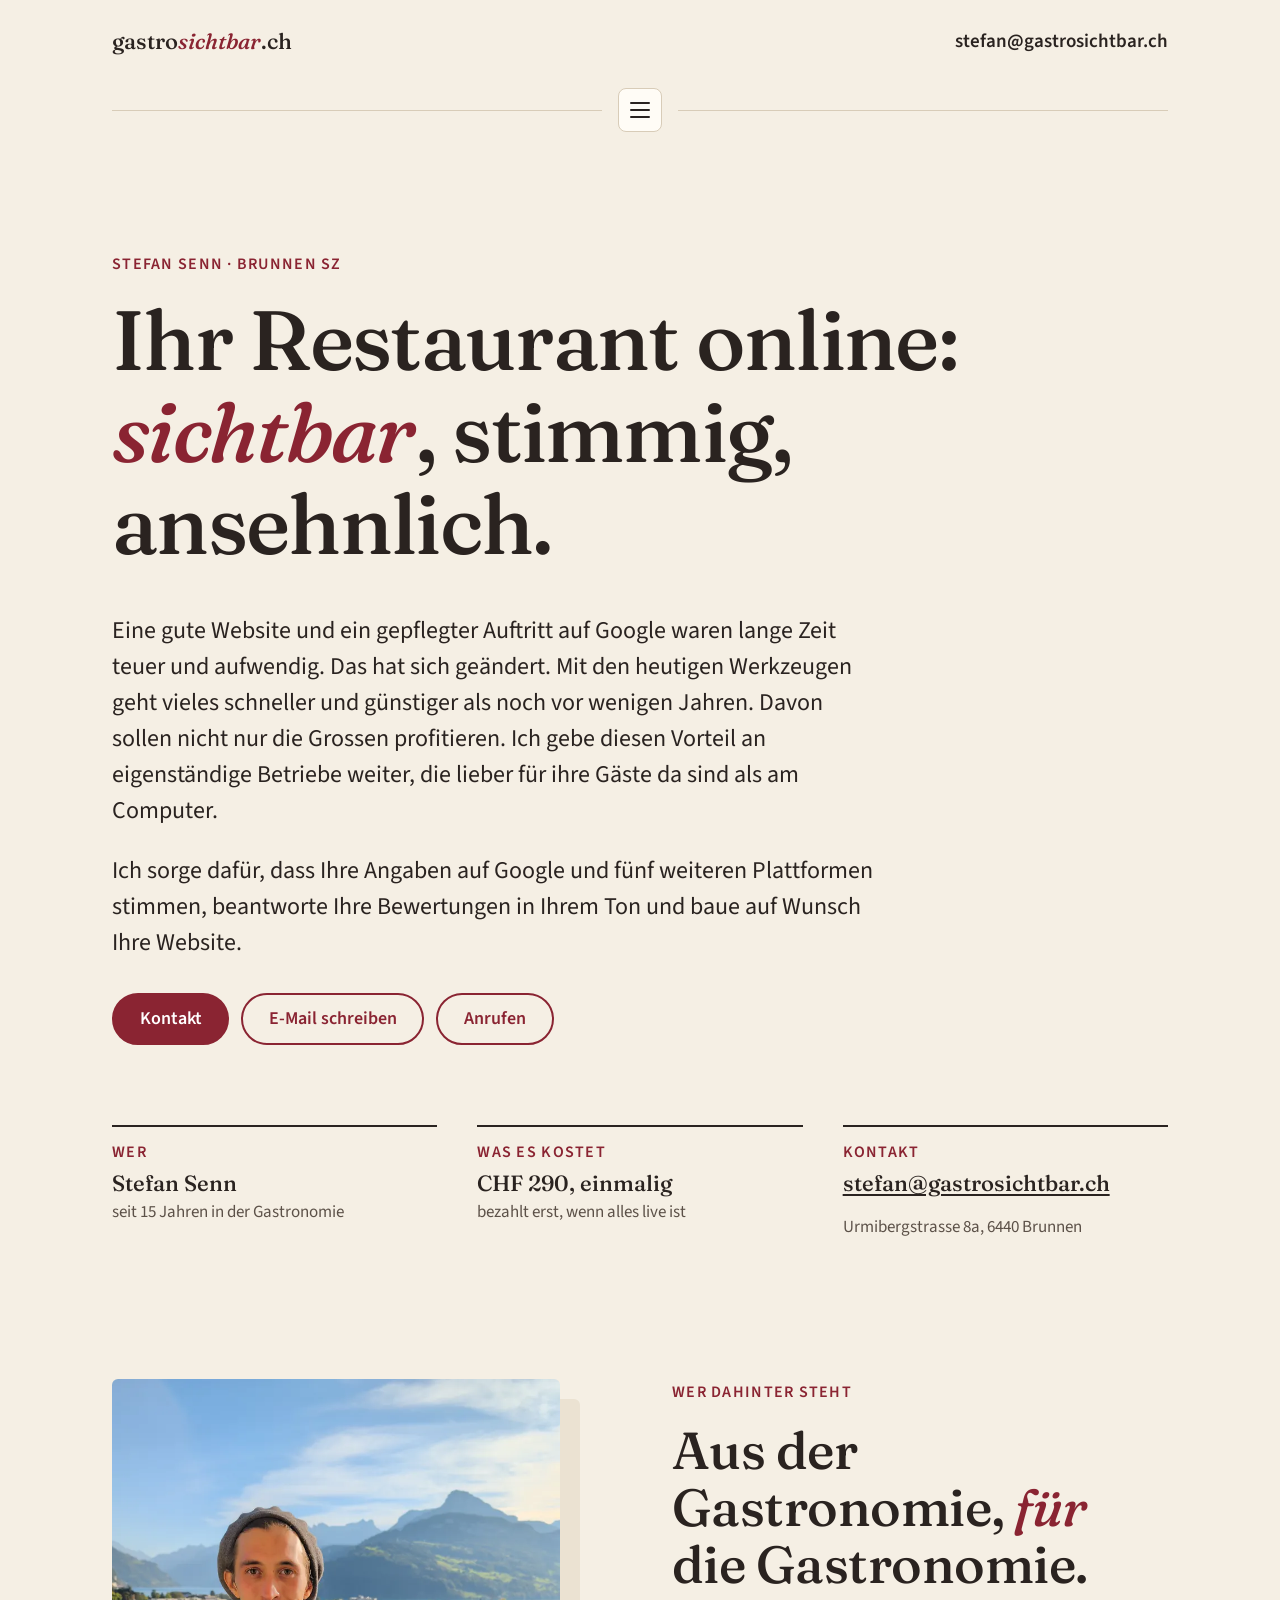
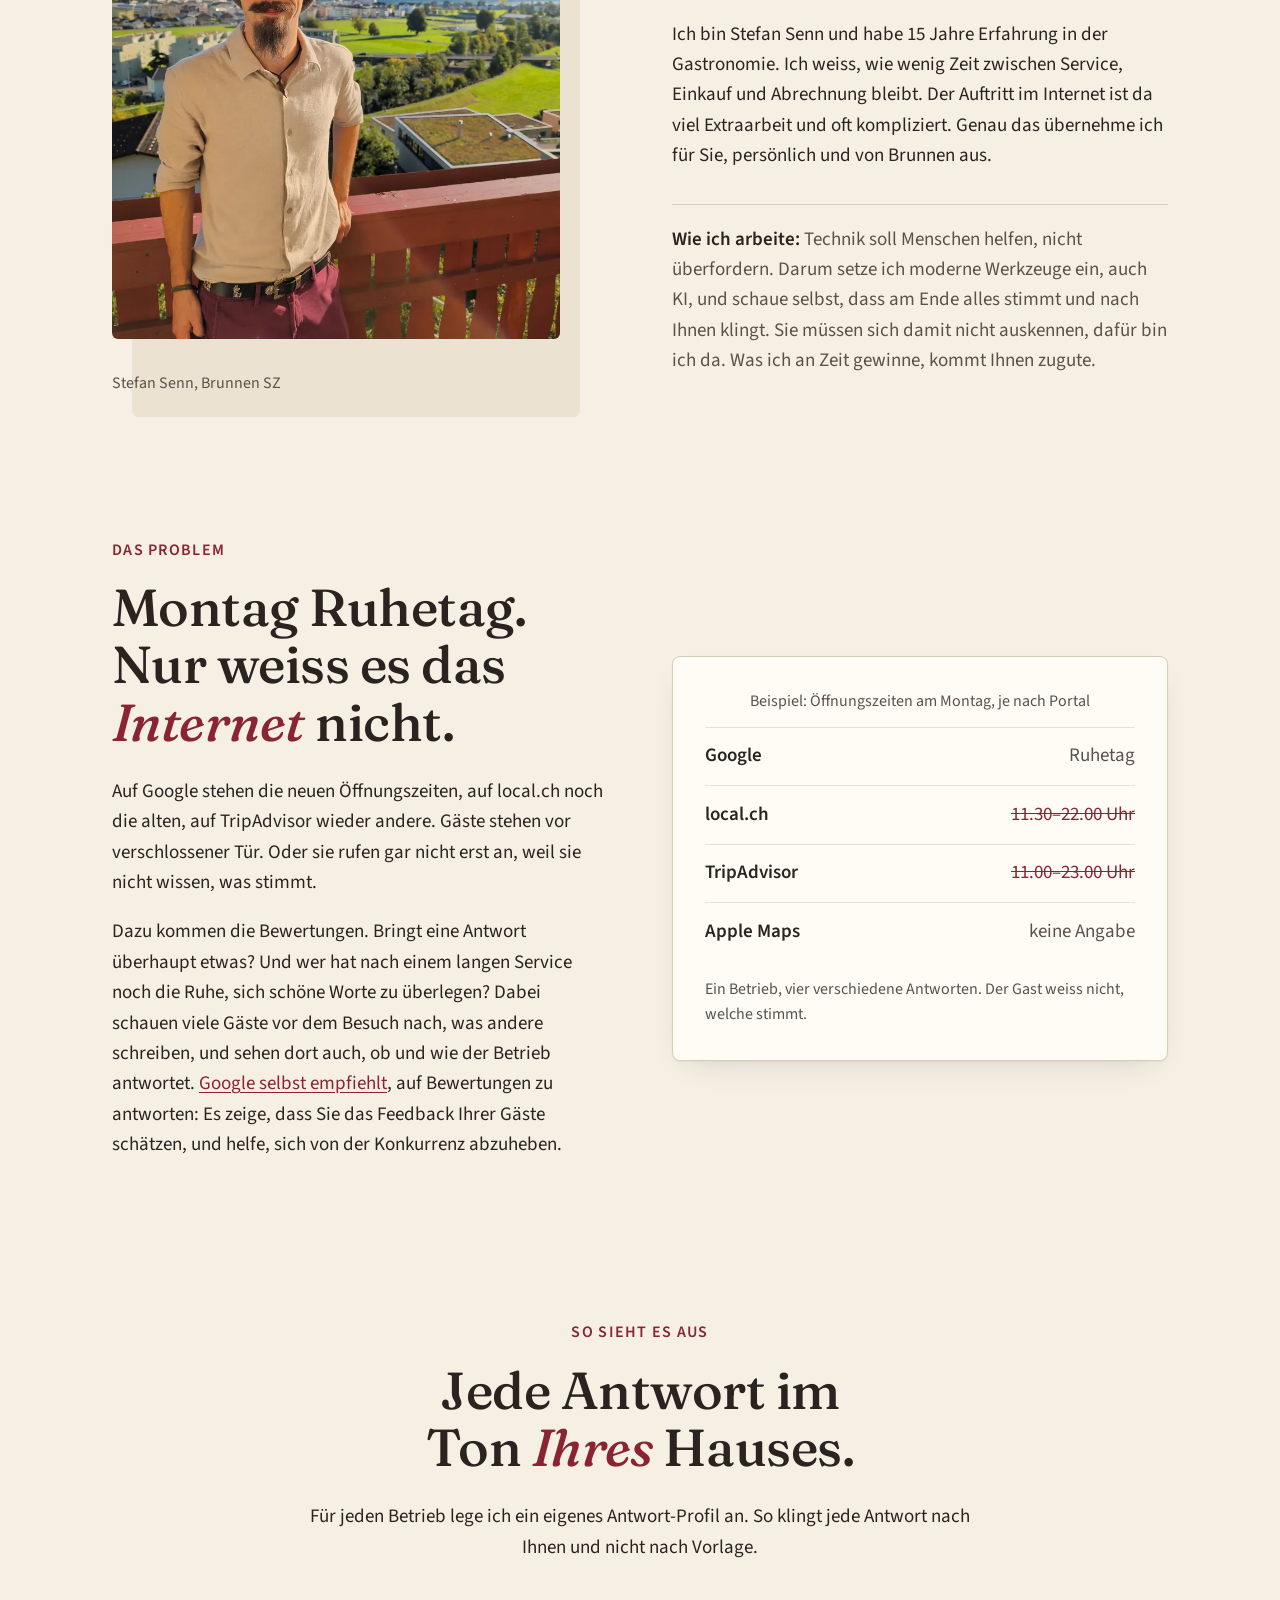
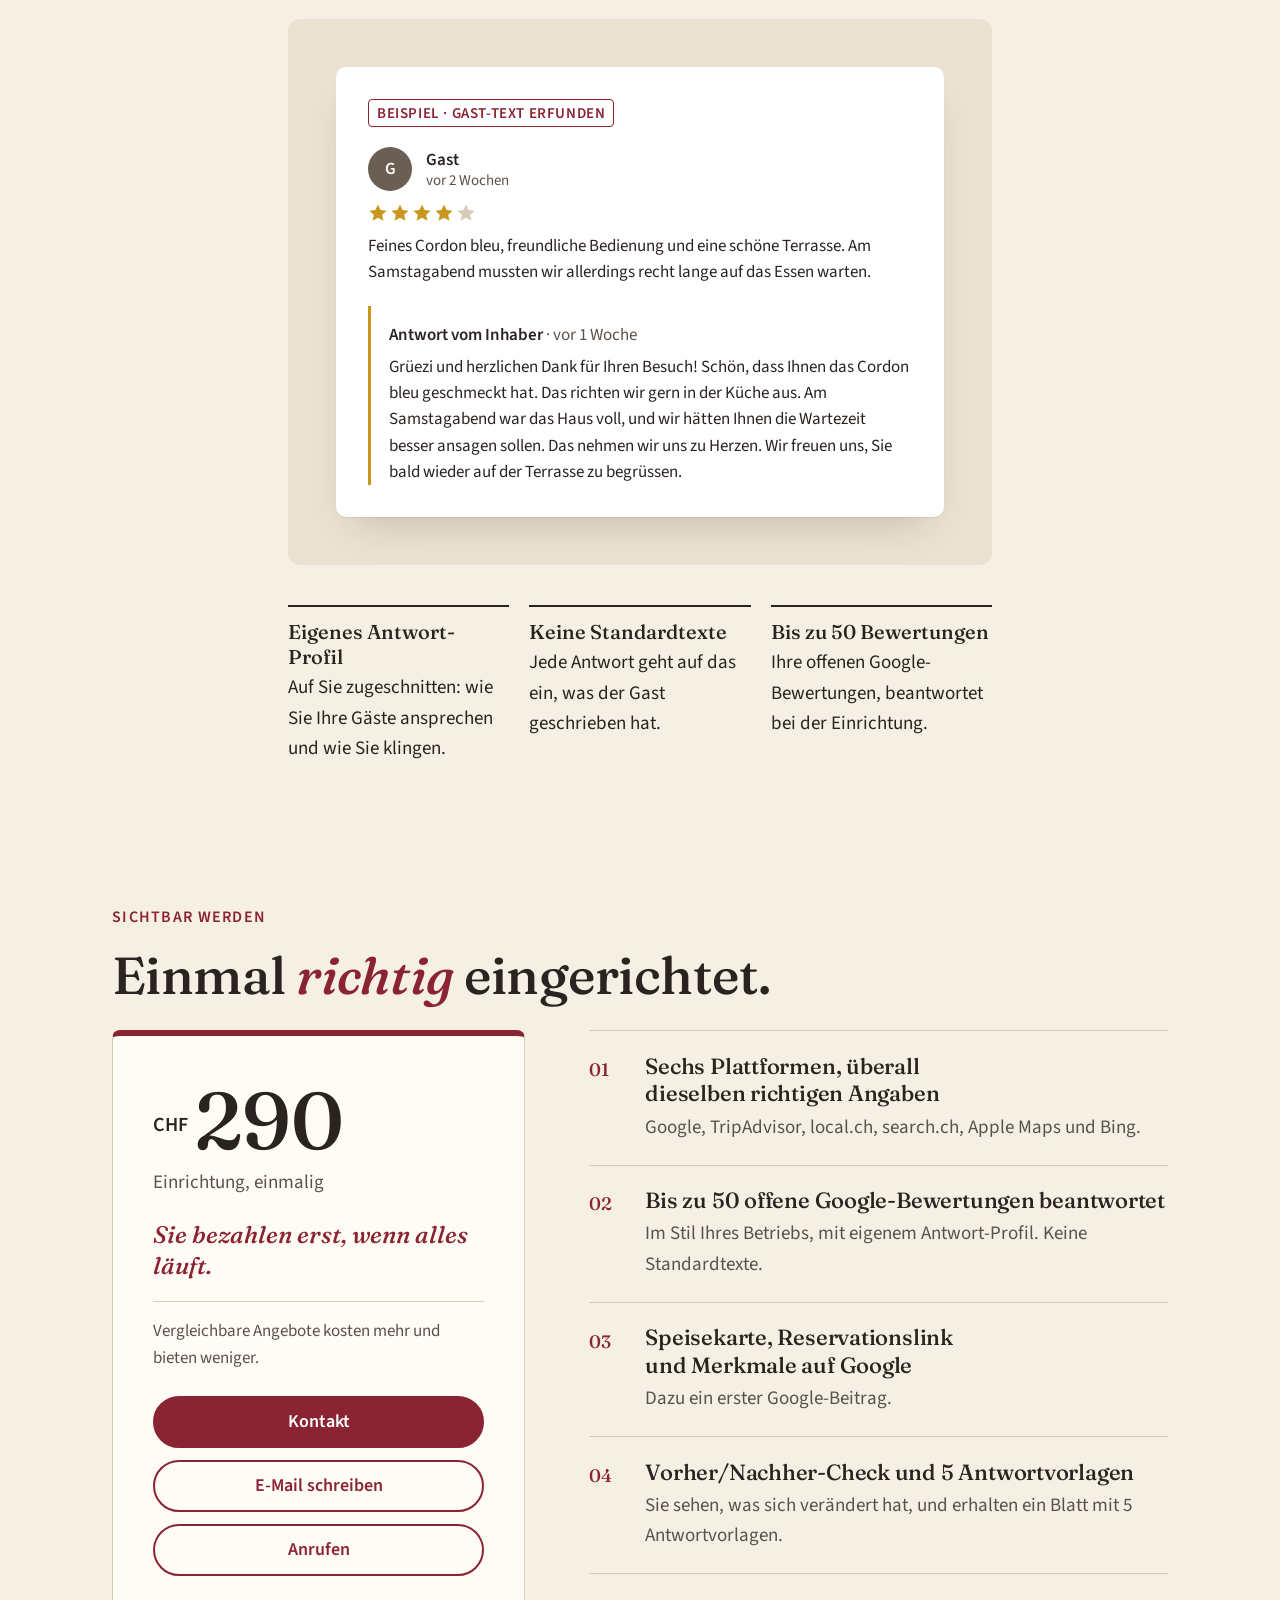
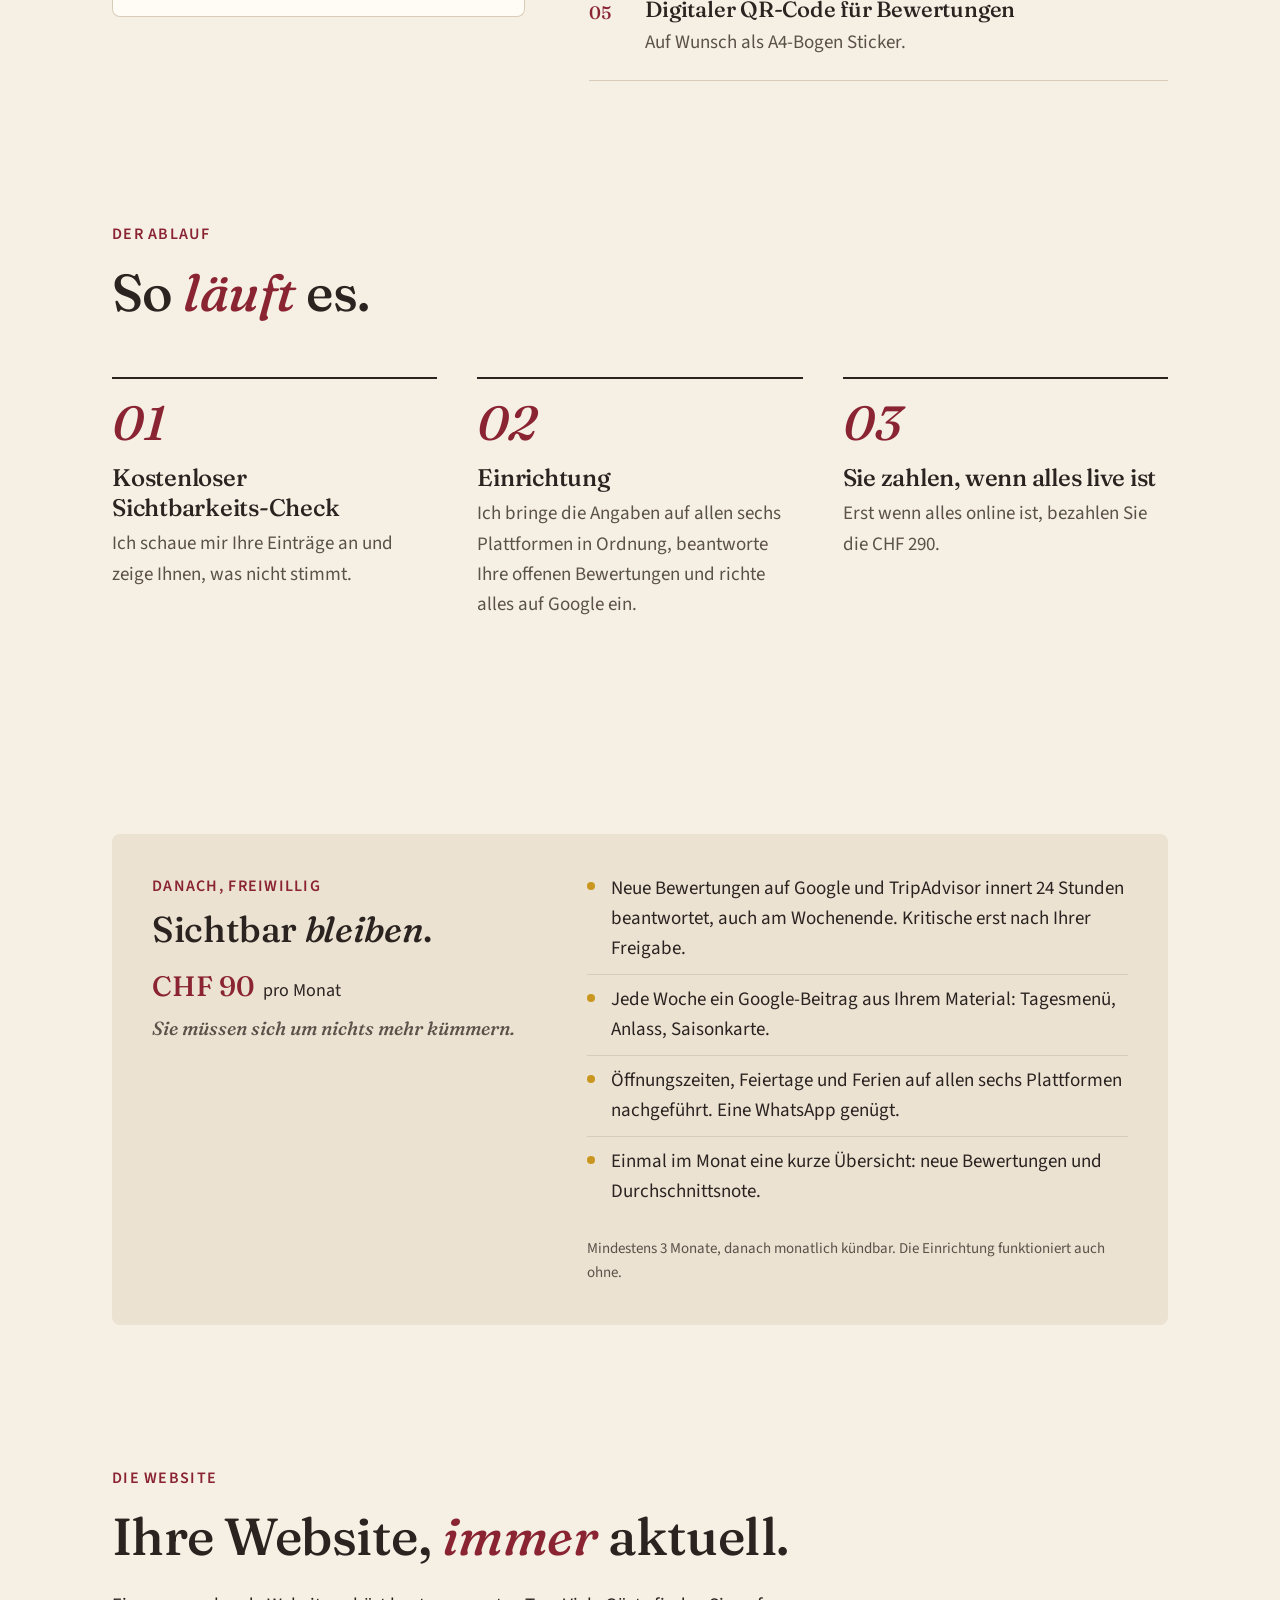
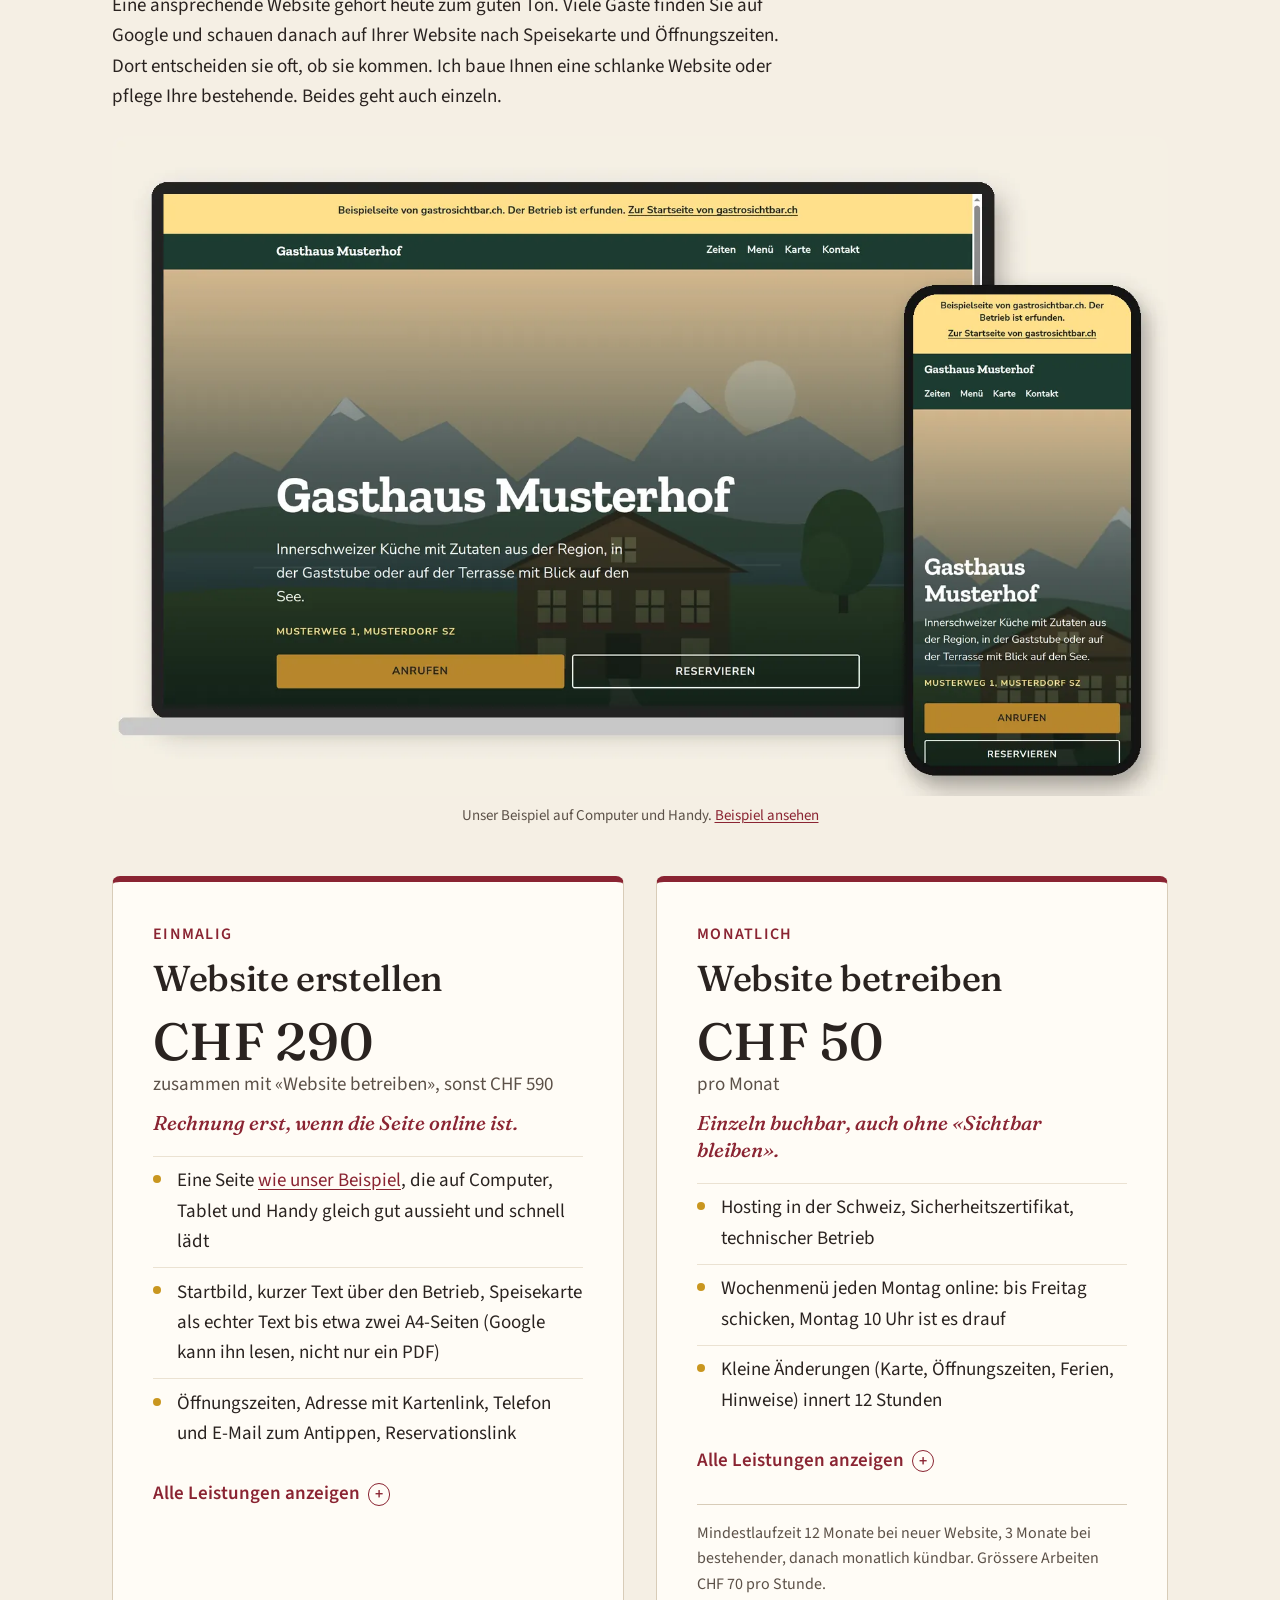
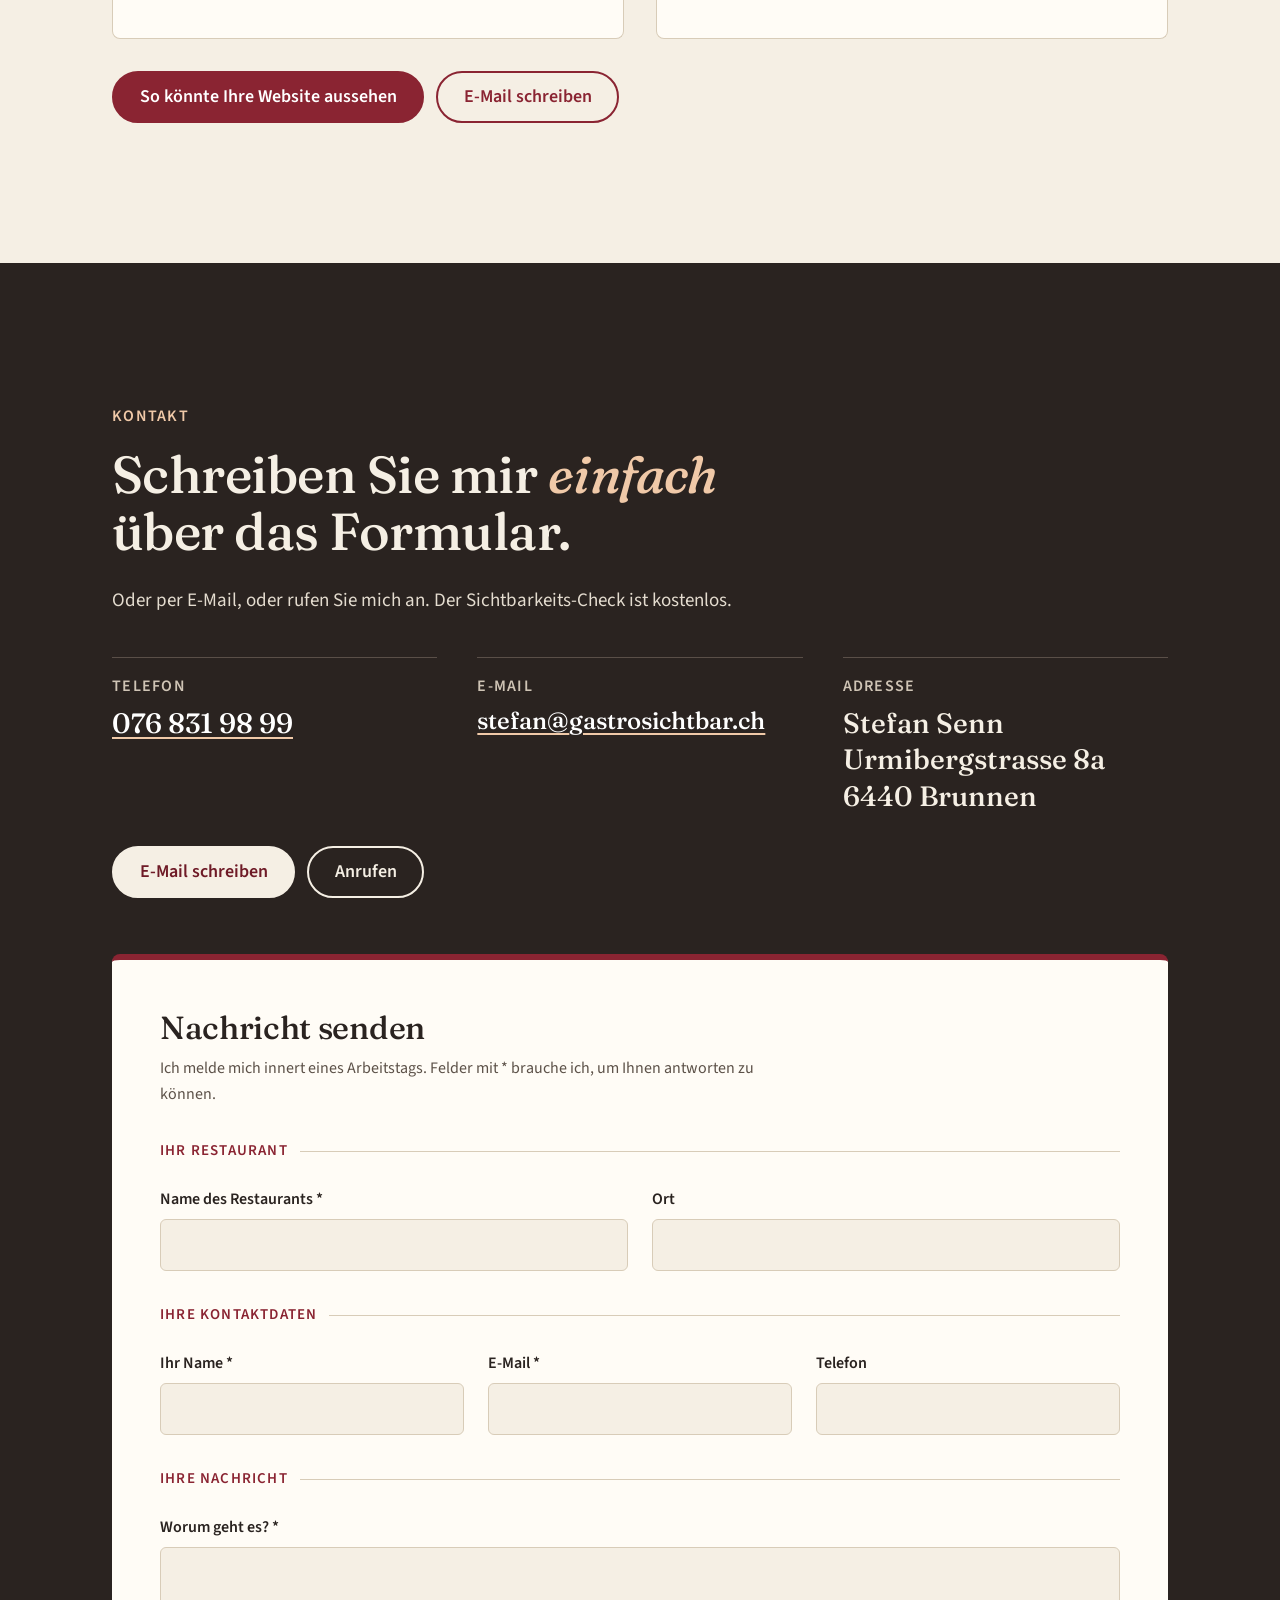
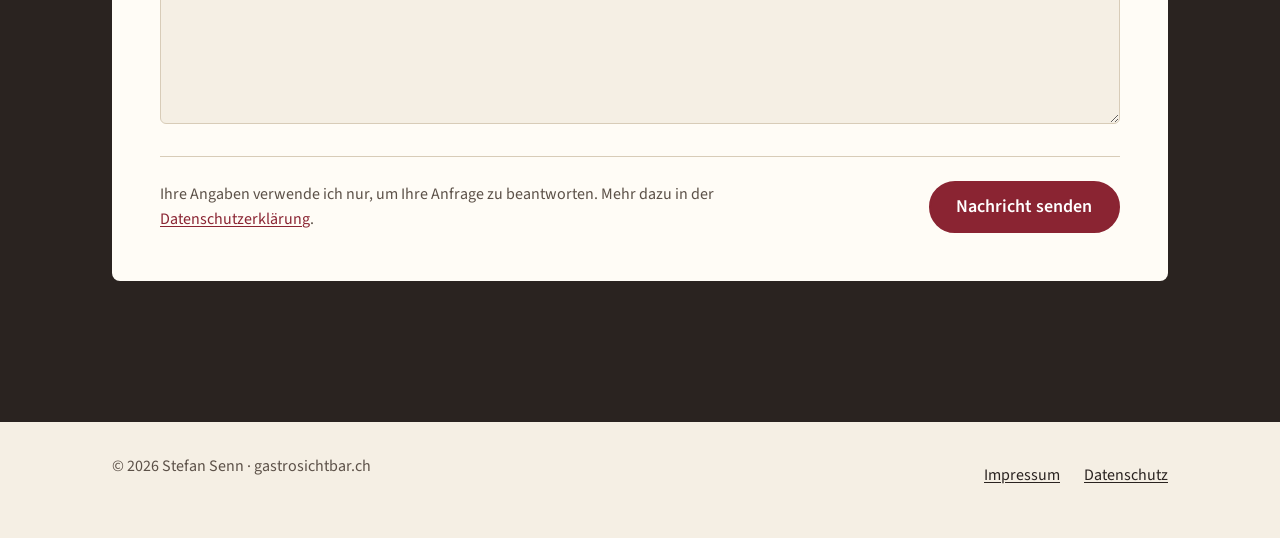
==== commit 78dfa2d8: "Website-Teil: Geräte-Bild der Musterseite, Leistungen ausklappbar (ohne JS)" ====
--- a/index.html
+++ b/index.html
@@ -348,6 +348,16 @@
       <h2 id="website-titel">Ihre Website, <em>immer</em> aktuell.</h2>
       <p class="website-intro">Eine ansprechende Website gehört heute zum guten Ton. Viele Gäste finden Sie auf Google und schauen danach auf Ihrer Website nach Speisekarte und Öffnungszeiten. Dort entscheiden sie oft, ob sie kommen. Ich baue Ihnen eine schlanke Website oder pflege Ihre bestehende. Beides geht auch einzeln.</p>
 
+      <figure class="website-bild">
+        <a href="beispiel/">
+          <picture>
+            <source type="image/webp" srcset="img/website-geraete-800.webp?v=20260929 800w, img/website-geraete-1600.webp?v=20260929 1600w" sizes="(min-width: 60em) 56rem, 100vw">
+            <img src="img/website-geraete-1600.jpg?v=20260929" srcset="img/website-geraete-800.jpg?v=20260929 800w, img/website-geraete-1600.jpg?v=20260929 1600w" sizes="(min-width: 60em) 56rem, 100vw" width="1600" height="1000" loading="lazy" decoding="async" alt="Die Beispiel-Website Gasthaus Musterhof auf einem Laptop und einem Handy">
+          </picture>
+        </a>
+        <figcaption>Unser Beispiel auf Computer und Handy. <a href="beispiel/">Beispiel ansehen</a></figcaption>
+      </figure>
+
       <div class="angebote">
         <article id="erstellen" class="angebot" aria-labelledby="erstellen-titel">
           <p class="angebot-art">Einmalig</p>
@@ -358,14 +368,19 @@
             <li>Eine Seite <a href="beispiel/">wie unser Beispiel</a>, die auf Computer, Tablet und Handy gleich gut aussieht und schnell lädt</li>
             <li>Startbild, kurzer Text über den Betrieb, Speisekarte als echter Text bis etwa zwei A4-Seiten (Google kann ihn lesen, nicht nur ein PDF)</li>
             <li>Öffnungszeiten, Adresse mit Kartenlink, Telefon und E-Mail zum Antippen, Reservationslink</li>
-            <li>Impressum und Datenschutz inklusive</li>
-            <li>Kein Tracking, keine Cookies, darum auch kein Cookie-Banner</li>
-            <li>Dieselben Angaben wie auf Google und den anderen Plattformen</li>
-            <li>Formular für Online-Reservationen inklusive, Anfragen kommen per E-Mail. Oder ein Link auf Ihr bestehendes Reservationssystem</li>
-            <li>2 Korrekturrunden, online innert 7 Werktagen nach Erhalt des Materials</li>
-            <li>Die Domain gehört dem Betrieb. Bei einer Kündigung erhält er alle Dateien.</li>
-            <li>Mehr Seiten, eine weitere Sprache oder Extras: zum Festpreis nach Offerte</li>
           </ul>
+          <details class="mehr">
+            <summary>Alle Leistungen anzeigen</summary>
+            <ul class="angebot-liste">
+              <li>Impressum und Datenschutz inklusive</li>
+              <li>Kein Tracking, keine Cookies, darum auch kein Cookie-Banner</li>
+              <li>Dieselben Angaben wie auf Google und den anderen Plattformen</li>
+              <li>Formular für Online-Reservationen inklusive, Anfragen kommen per E-Mail. Oder ein Link auf Ihr bestehendes Reservationssystem</li>
+              <li>2 Korrekturrunden, online innert 7 Werktagen nach Erhalt des Materials</li>
+              <li>Die Domain gehört dem Betrieb. Bei einer Kündigung erhält er alle Dateien.</li>
+              <li>Mehr Seiten, eine weitere Sprache oder Extras: zum Festpreis nach Offerte</li>
+            </ul>
+          </details>
         </article>
 
         <article id="betreiben" class="angebot" aria-labelledby="betreiben-titel">
@@ -377,9 +392,14 @@
             <li>Hosting in der Schweiz, Sicherheitszertifikat, technischer Betrieb</li>
             <li>Wochenmenü jeden Montag online: bis Freitag schicken, Montag 10 Uhr ist es drauf</li>
             <li>Kleine Änderungen (Karte, Öffnungszeiten, Ferien, Hinweise) innert 12 Stunden</li>
-            <li>Online-Reservationen kommen per E-Mail zu Ihnen, gratis auch als Nachricht aufs Handy (Telegram oder ntfy). Per SMS: die ersten 50 gratis, danach 100 SMS für CHF&nbsp;15</li>
-            <li>Geht auch für eine bestehende Website, ohne Umzug (über einen Redakteur-Zugang)</li>
           </ul>
+          <details class="mehr">
+            <summary>Alle Leistungen anzeigen</summary>
+            <ul class="angebot-liste">
+              <li>Online-Reservationen kommen per E-Mail zu Ihnen, gratis auch als Nachricht aufs Handy (Telegram oder ntfy). Per SMS: die ersten 50 gratis, danach 100 SMS für CHF&nbsp;15</li>
+              <li>Geht auch für eine bestehende Website, ohne Umzug (über einen Redakteur-Zugang)</li>
+            </ul>
+          </details>
           <p class="angebot-fuss">Mindestlaufzeit 12 Monate bei neuer Website, 3 Monate bei bestehender, danach monatlich kündbar. Grössere Arbeiten CHF&nbsp;70 pro Stunde.</p>
         </article>
       </div>
--- a/css/style.css
+++ b/css/style.css
@@ -852,3 +852,15 @@
 .menu-liste a:hover, .menu-liste a:focus-visible { background: rgba(138,36,50,.07); color: var(--weinrot); }
 .menu-liste .menu-kontakt { margin-top: 0.35rem; background: var(--weinrot); color: #fff; text-align: center; align-items: center; }
 .menu-liste .menu-kontakt:hover, .menu-liste .menu-kontakt:focus-visible { background: var(--weinrot); color: #fff; filter: brightness(1.1); }
+
+/* Website section: device mockup + collapsible offer lists (no JS) */
+.website-bild { margin: 1.5rem 0 2rem; }
+.website-bild img { display: block; width: 100%; height: auto; border-radius: 12px; }
+.website-bild figcaption { margin-top: 0.5rem; font-size: 0.9375rem; color: var(--grau); text-align: center; }
+.mehr { margin: -0.5rem 0 1.25rem; }
+.mehr summary { cursor: pointer; list-style: none; display: inline-flex; align-items: center; gap: 0.5rem; padding: 0.5rem 0; font-weight: 700; color: var(--weinrot); }
+.mehr summary::-webkit-details-marker { display: none; }
+.mehr summary::after { content: "+"; display: inline-block; width: 1.4rem; height: 1.4rem; line-height: 1.3rem; text-align: center; border: 1.5px solid currentColor; border-radius: 50%; font-size: 1rem; }
+.mehr[open] summary::after { content: "−"; }
+.mehr summary:focus-visible { outline: 3px solid var(--weinrot); outline-offset: 2px; }
+.mehr .angebot-liste { margin-bottom: 0; }
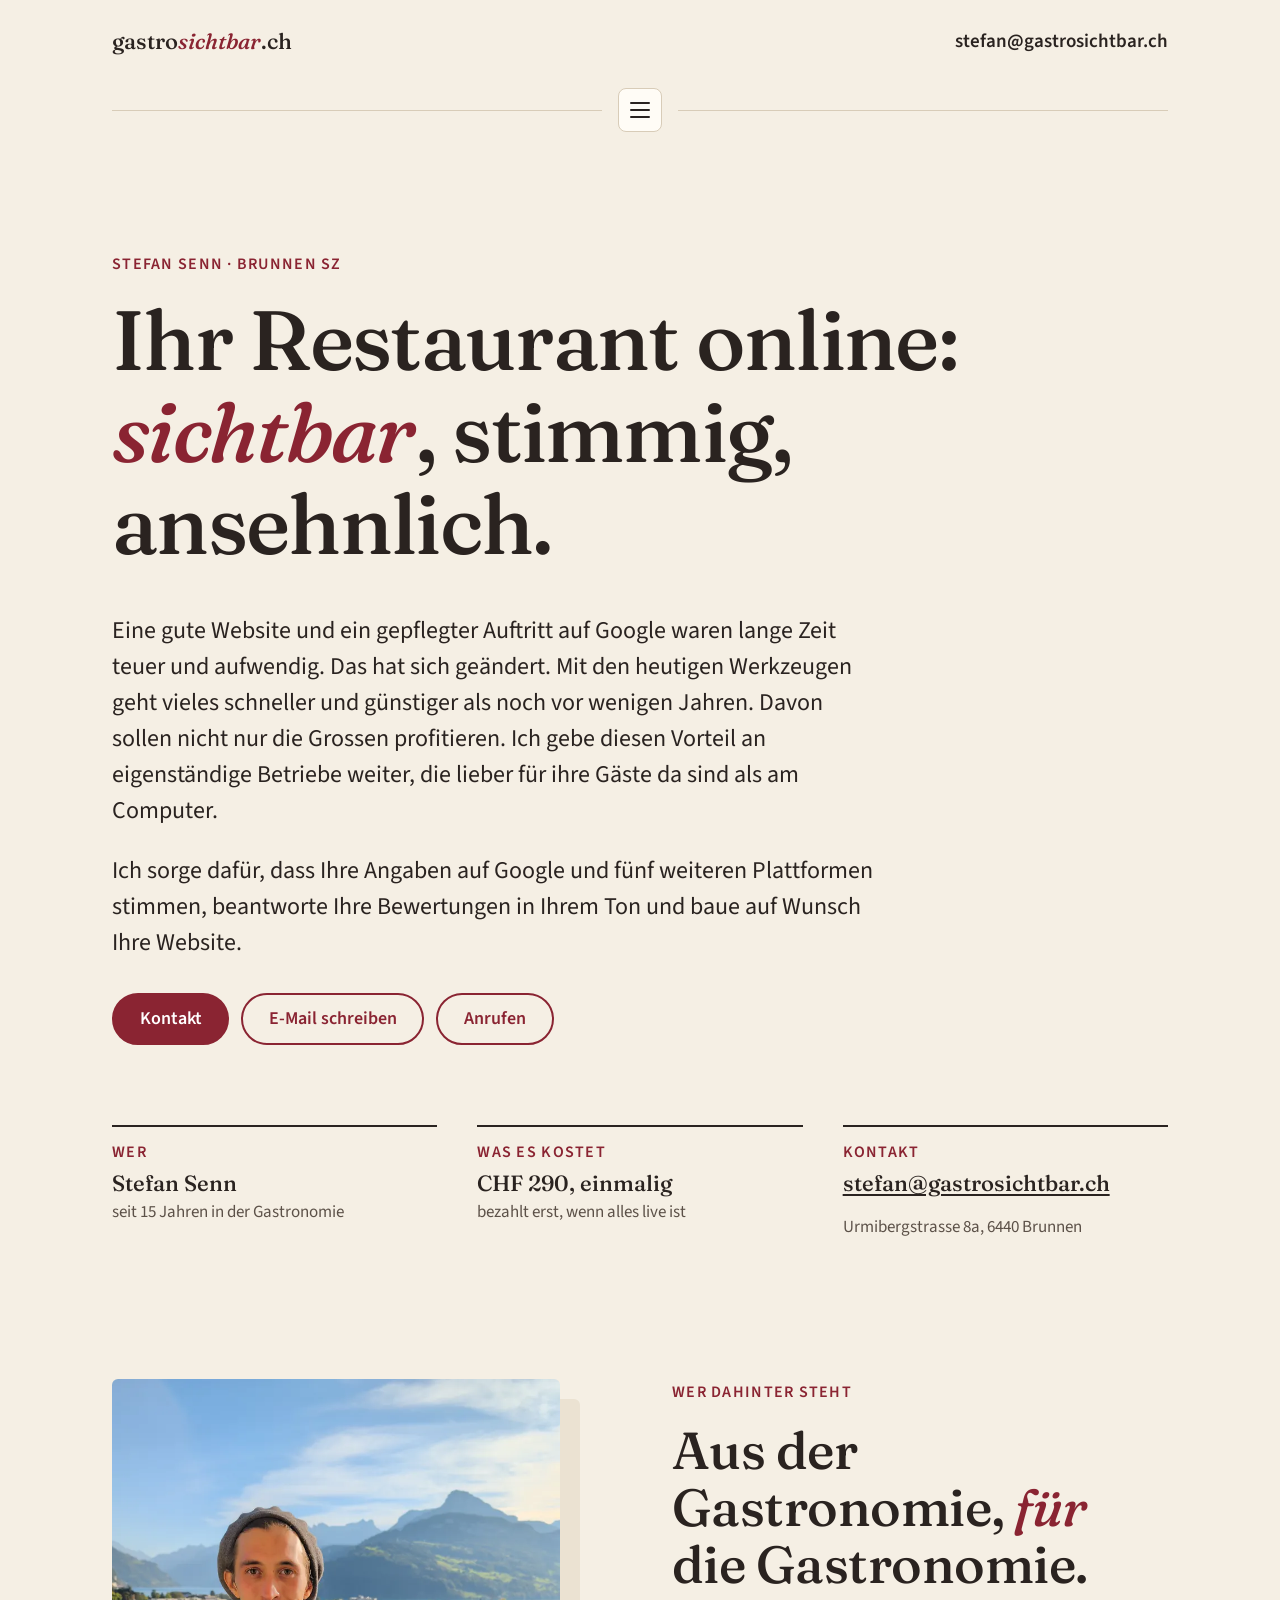
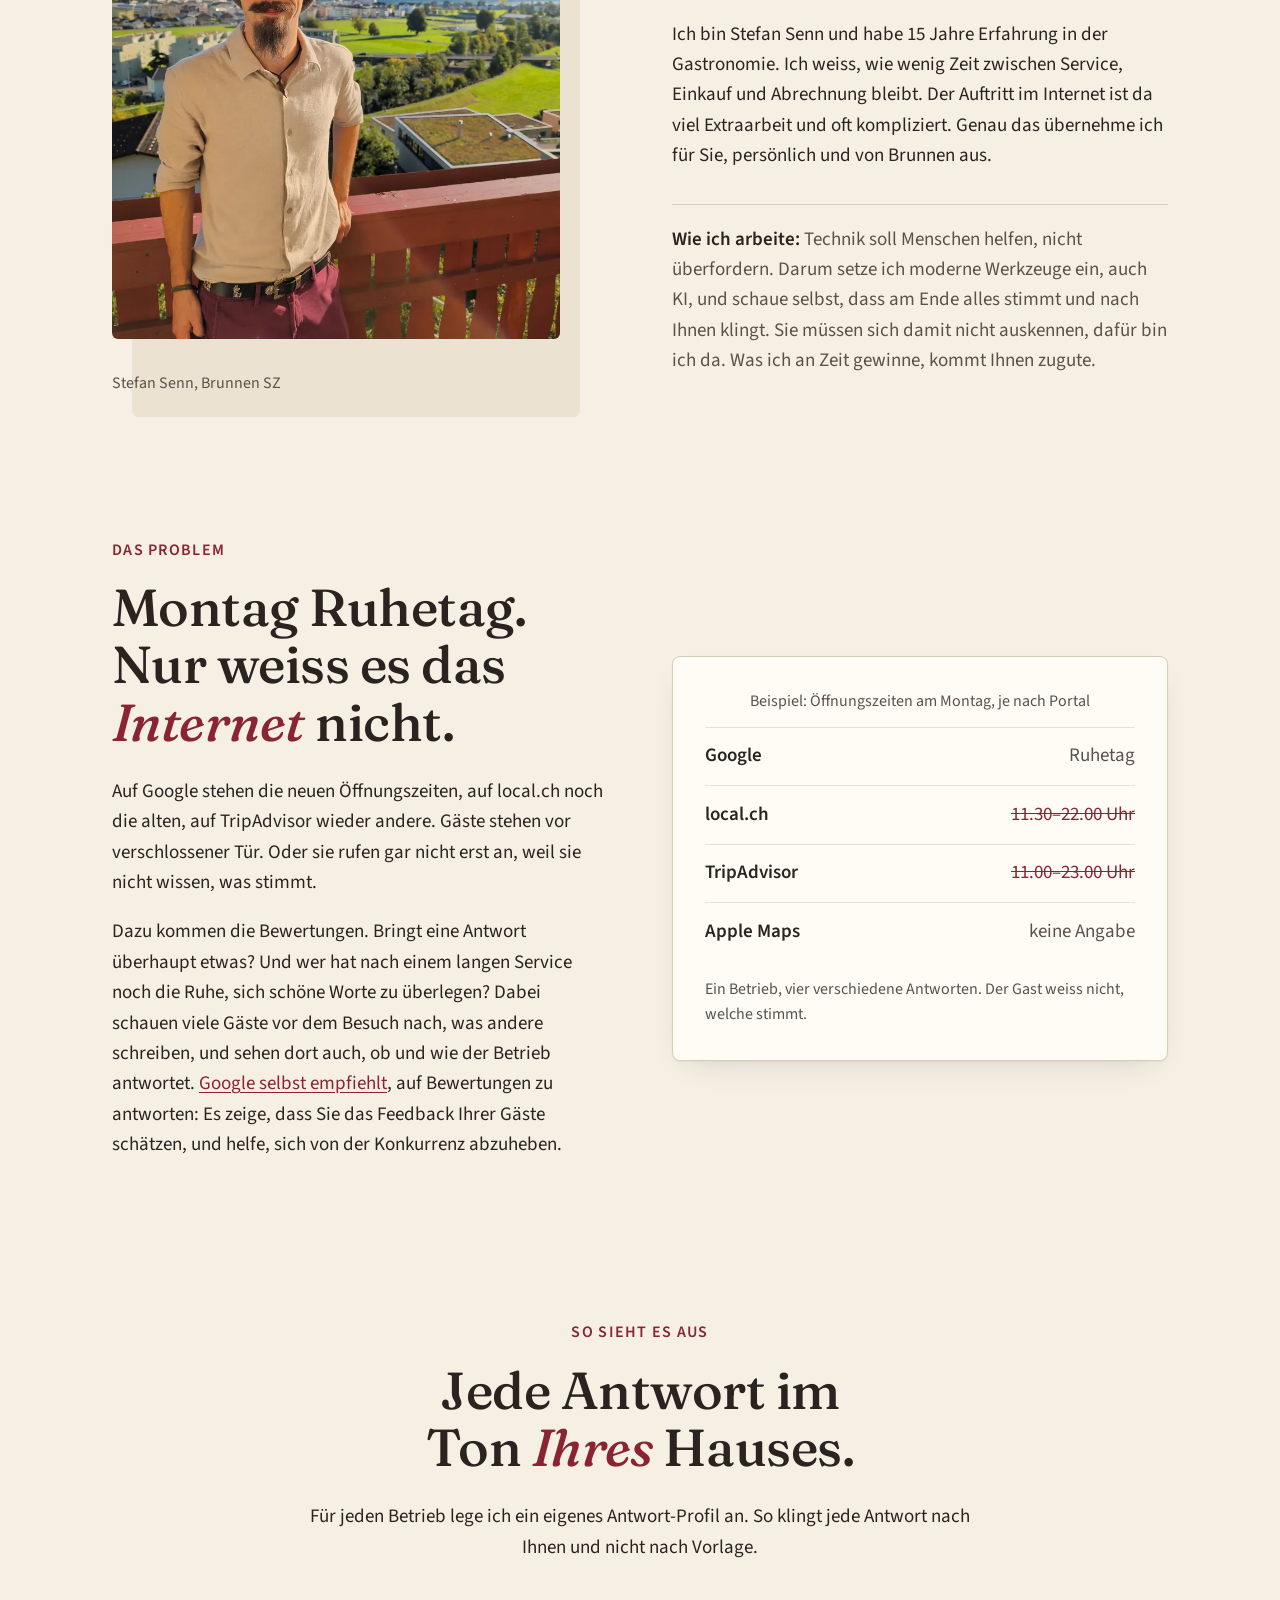
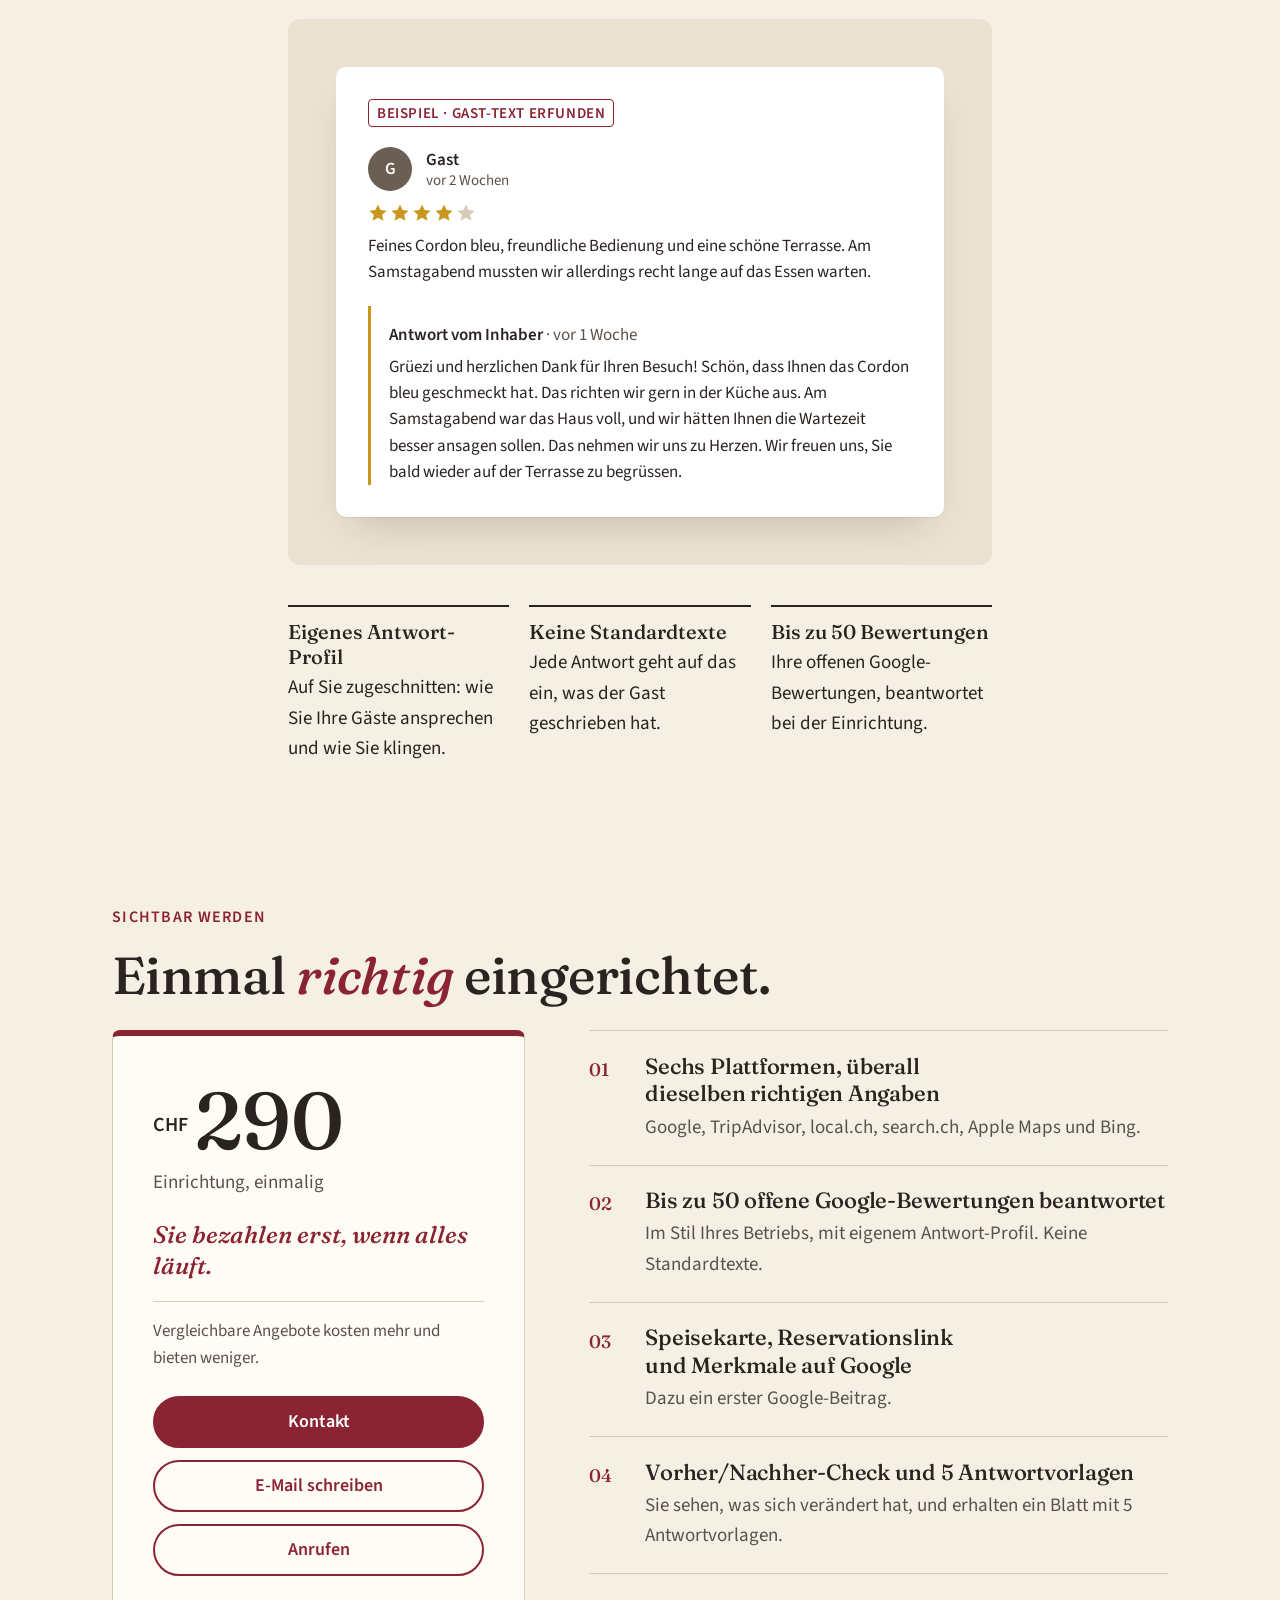
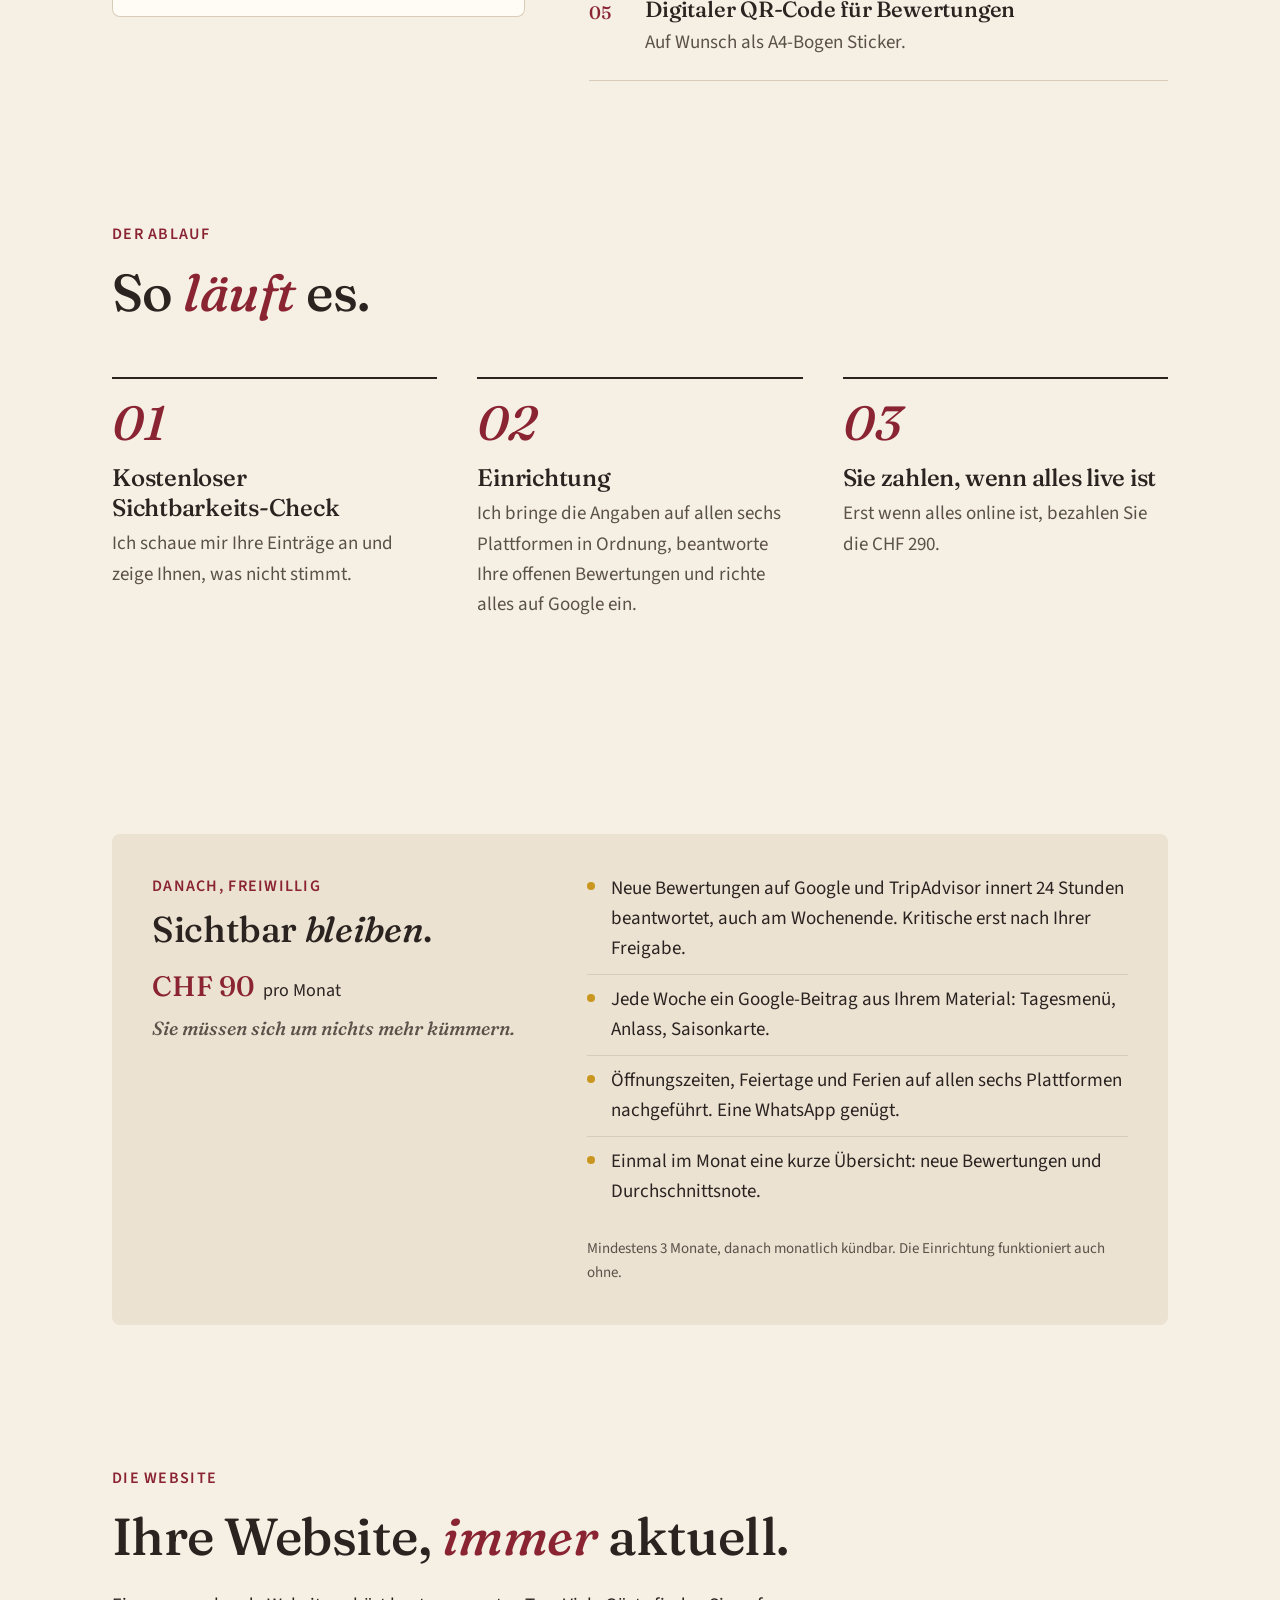
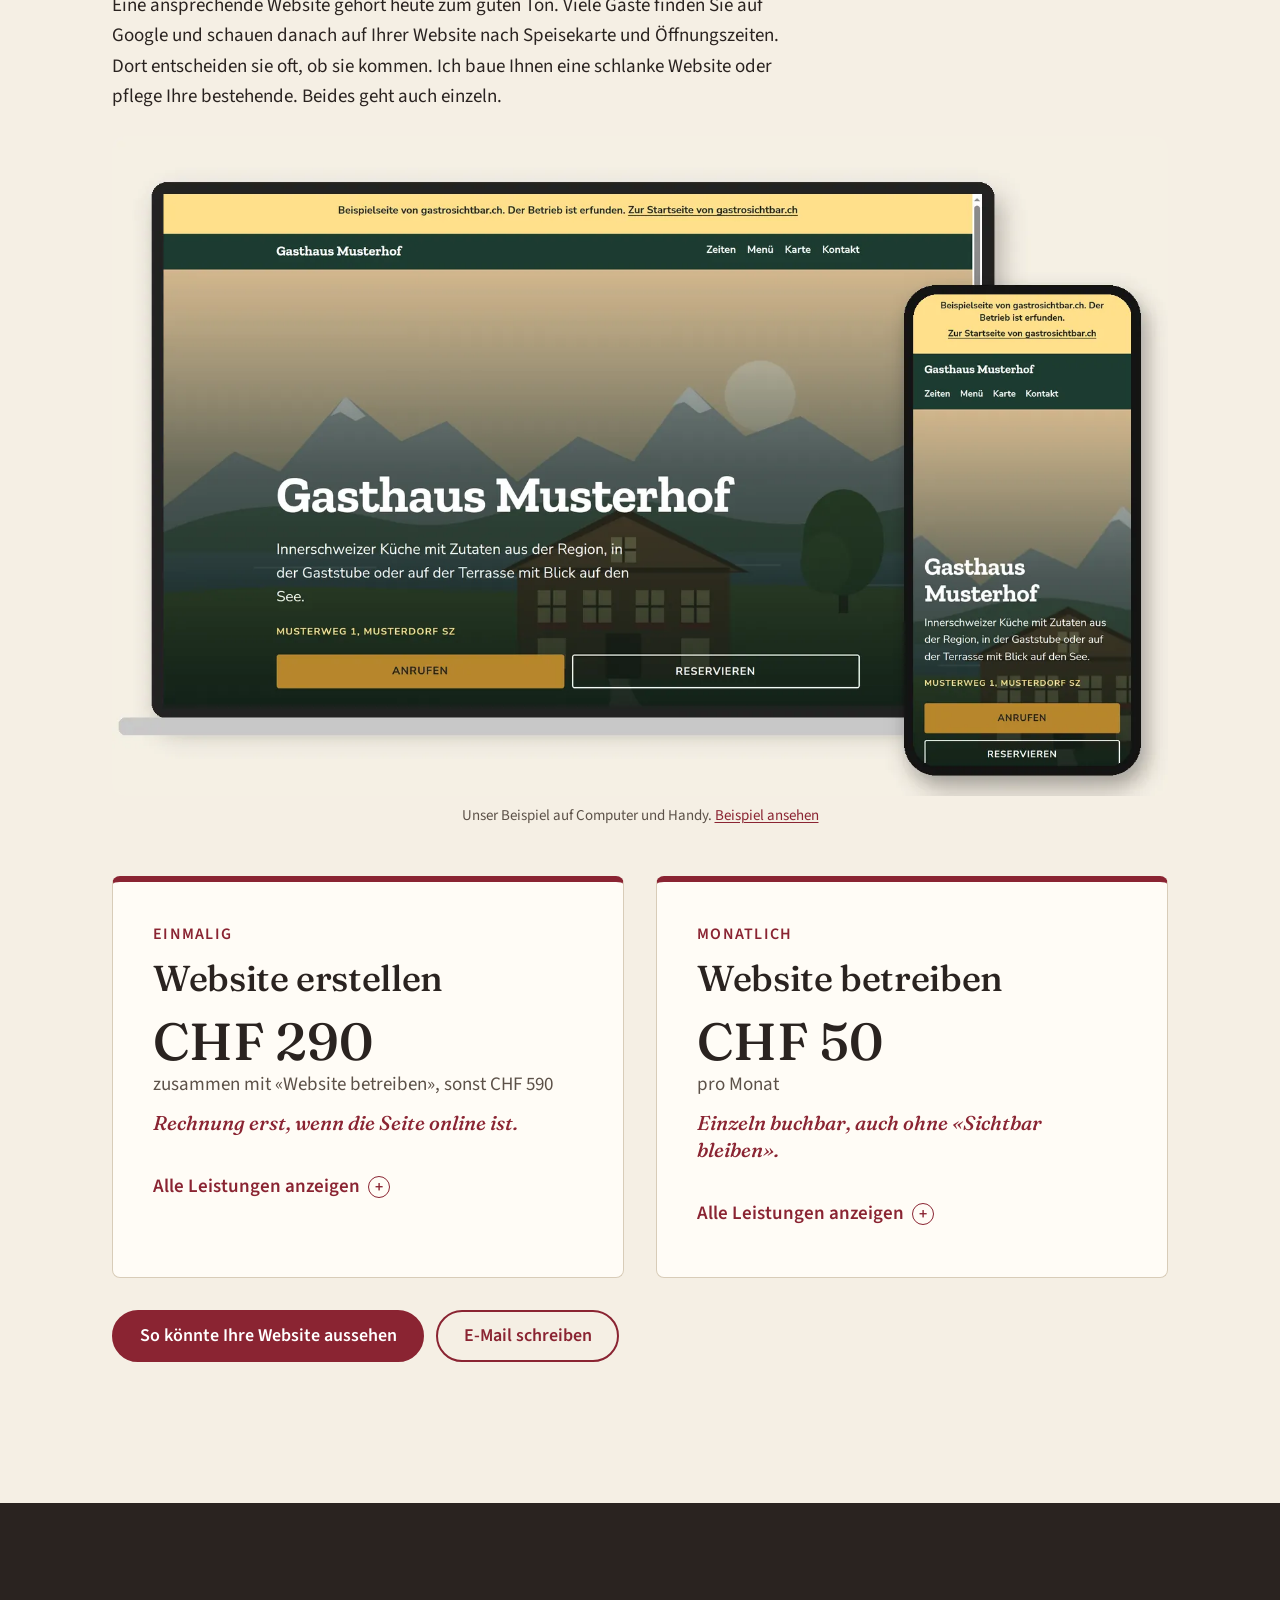
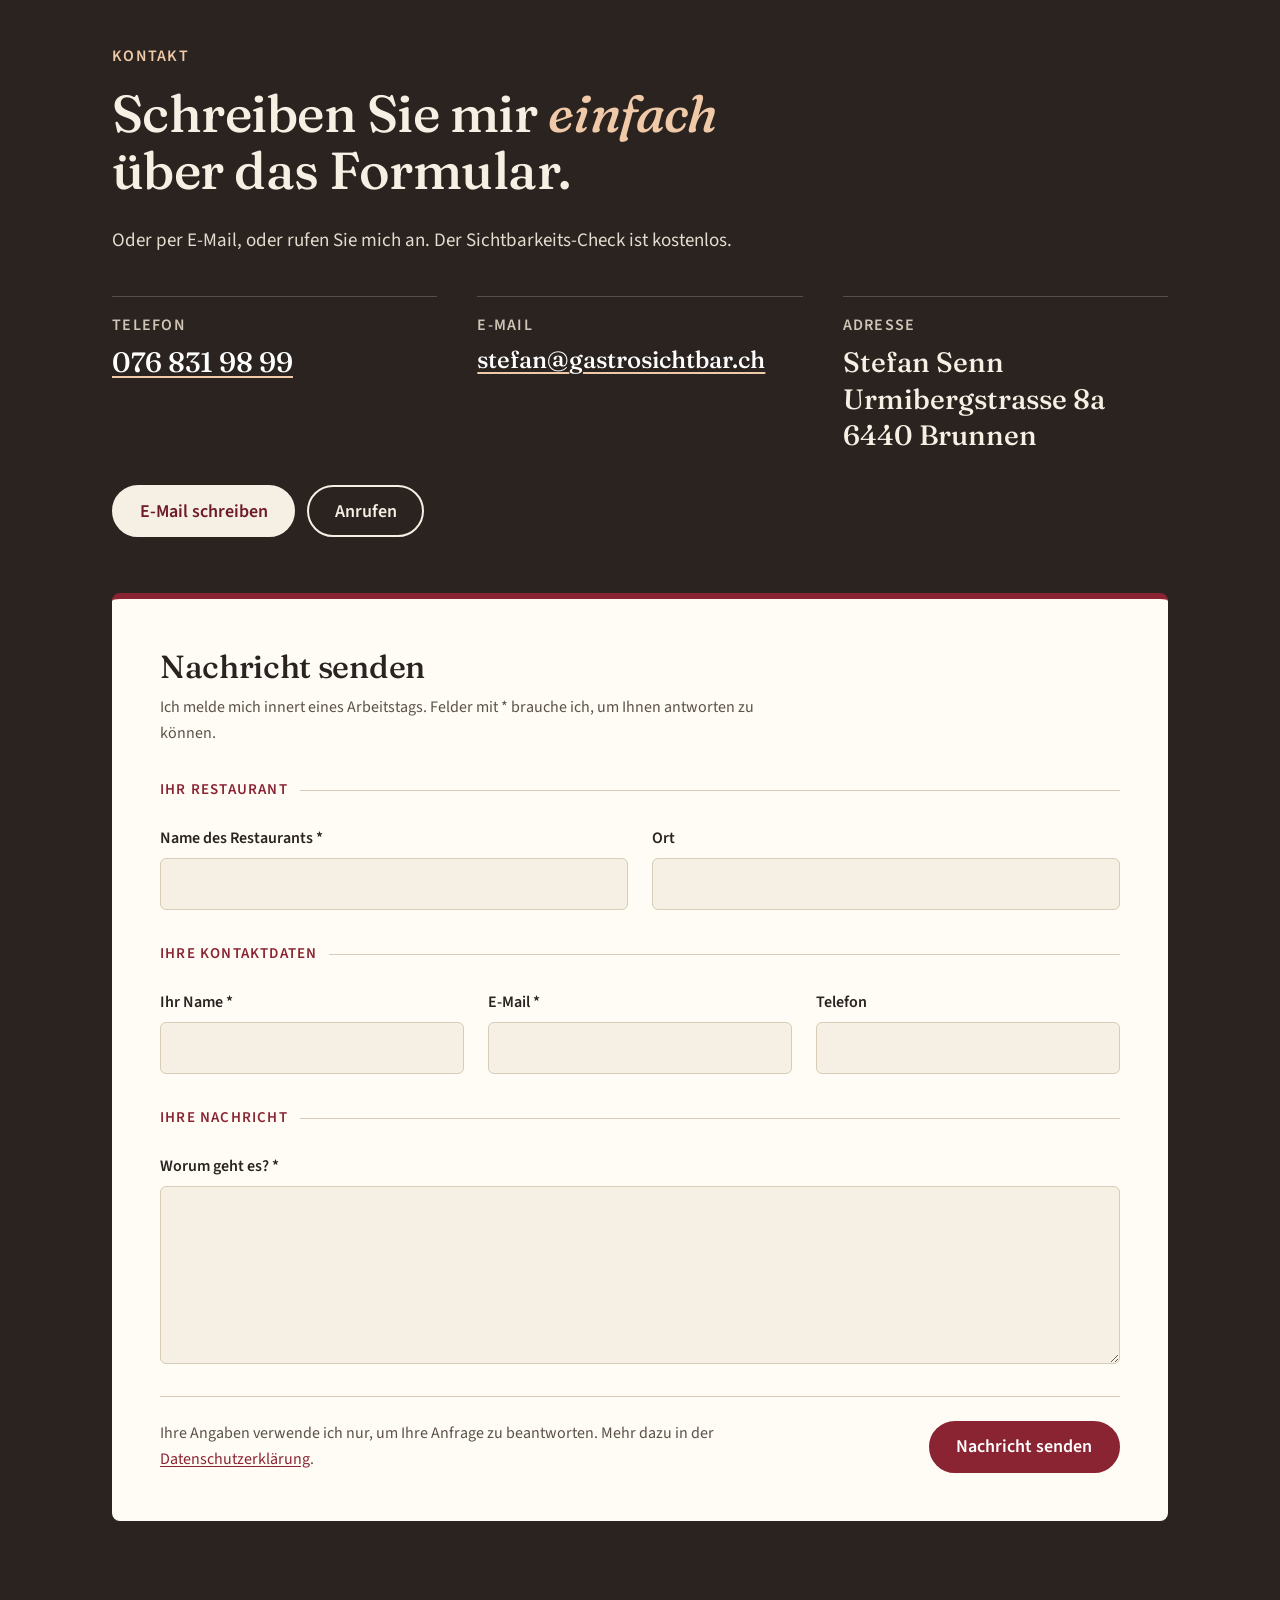
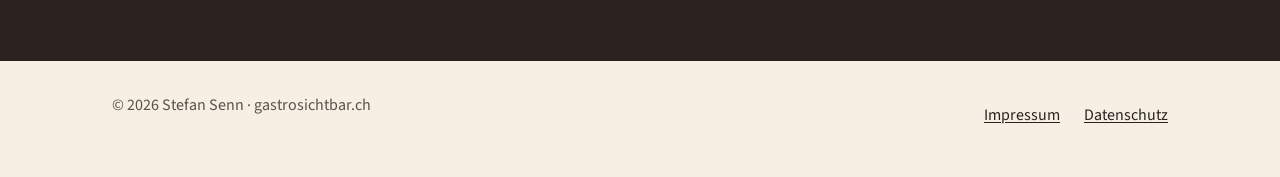
==== commit 0b8369cf: "Website-Angebote: alle Leistungen und Laufzeit-Hinweis ausklappbar" ====
--- a/index.html
+++ b/index.html
@@ -364,14 +364,12 @@
           <h3 id="erstellen-titel">Website erstellen</h3>
           <p class="angebot-preis"><strong>CHF 290</strong> zusammen mit «Website betreiben», sonst CHF&nbsp;590</p>
           <p class="angebot-claim">Rechnung erst, wenn die Seite online ist.</p>
-          <ul class="angebot-liste">
-            <li>Eine Seite <a href="beispiel/">wie unser Beispiel</a>, die auf Computer, Tablet und Handy gleich gut aussieht und schnell lädt</li>
-            <li>Startbild, kurzer Text über den Betrieb, Speisekarte als echter Text bis etwa zwei A4-Seiten (Google kann ihn lesen, nicht nur ein PDF)</li>
-            <li>Öffnungszeiten, Adresse mit Kartenlink, Telefon und E-Mail zum Antippen, Reservationslink</li>
-          </ul>
           <details class="mehr">
             <summary>Alle Leistungen anzeigen</summary>
             <ul class="angebot-liste">
+              <li>Eine Seite <a href="beispiel/">wie unser Beispiel</a>, die auf Computer, Tablet und Handy gleich gut aussieht und schnell lädt</li>
+              <li>Startbild, kurzer Text über den Betrieb, Speisekarte als echter Text bis etwa zwei A4-Seiten (Google kann ihn lesen, nicht nur ein PDF)</li>
+              <li>Öffnungszeiten, Adresse mit Kartenlink, Telefon und E-Mail zum Antippen, Reservationslink</li>
               <li>Impressum und Datenschutz inklusive</li>
               <li>Kein Tracking, keine Cookies, darum auch kein Cookie-Banner</li>
               <li>Dieselben Angaben wie auf Google und den anderen Plattformen</li>
@@ -388,19 +386,17 @@
           <h3 id="betreiben-titel">Website betreiben</h3>
           <p class="angebot-preis"><strong>CHF 50</strong> pro Monat</p>
           <p class="angebot-claim">Einzeln buchbar, auch ohne «Sichtbar bleiben».</p>
-          <ul class="angebot-liste">
-            <li>Hosting in der Schweiz, Sicherheitszertifikat, technischer Betrieb</li>
-            <li>Wochenmenü jeden Montag online: bis Freitag schicken, Montag 10 Uhr ist es drauf</li>
-            <li>Kleine Änderungen (Karte, Öffnungszeiten, Ferien, Hinweise) innert 12 Stunden</li>
-          </ul>
           <details class="mehr">
             <summary>Alle Leistungen anzeigen</summary>
             <ul class="angebot-liste">
+              <li>Hosting in der Schweiz, Sicherheitszertifikat, technischer Betrieb</li>
+              <li>Wochenmenü jeden Montag online: bis Freitag schicken, Montag 10 Uhr ist es drauf</li>
+              <li>Kleine Änderungen (Karte, Öffnungszeiten, Ferien, Hinweise) innert 12 Stunden</li>
               <li>Online-Reservationen kommen per E-Mail zu Ihnen, gratis auch als Nachricht aufs Handy (Telegram oder ntfy). Per SMS: die ersten 50 gratis, danach 100 SMS für CHF&nbsp;15</li>
               <li>Geht auch für eine bestehende Website, ohne Umzug (über einen Redakteur-Zugang)</li>
             </ul>
+            <p class="angebot-fuss">Mindestlaufzeit 12 Monate bei neuer Website, 3 Monate bei bestehender, danach monatlich kündbar. Grössere Arbeiten CHF&nbsp;70 pro Stunde.</p>
           </details>
-          <p class="angebot-fuss">Mindestlaufzeit 12 Monate bei neuer Website, 3 Monate bei bestehender, danach monatlich kündbar. Grössere Arbeiten CHF&nbsp;70 pro Stunde.</p>
         </article>
       </div>
 
--- a/css/style.css
+++ b/css/style.css
@@ -857,7 +857,8 @@
 .website-bild { margin: 1.5rem 0 2rem; }
 .website-bild img { display: block; width: 100%; height: auto; border-radius: 12px; }
 .website-bild figcaption { margin-top: 0.5rem; font-size: 0.9375rem; color: var(--grau); text-align: center; }
-.mehr { margin: -0.5rem 0 1.25rem; }
+.mehr { margin: 0.5rem 0 0; }
+.mehr .angebot-liste { margin-top: 0.75rem; }
 .mehr summary { cursor: pointer; list-style: none; display: inline-flex; align-items: center; gap: 0.5rem; padding: 0.5rem 0; font-weight: 700; color: var(--weinrot); }
 .mehr summary::-webkit-details-marker { display: none; }
 .mehr summary::after { content: "+"; display: inline-block; width: 1.4rem; height: 1.4rem; line-height: 1.3rem; text-align: center; border: 1.5px solid currentColor; border-radius: 50%; font-size: 1rem; }
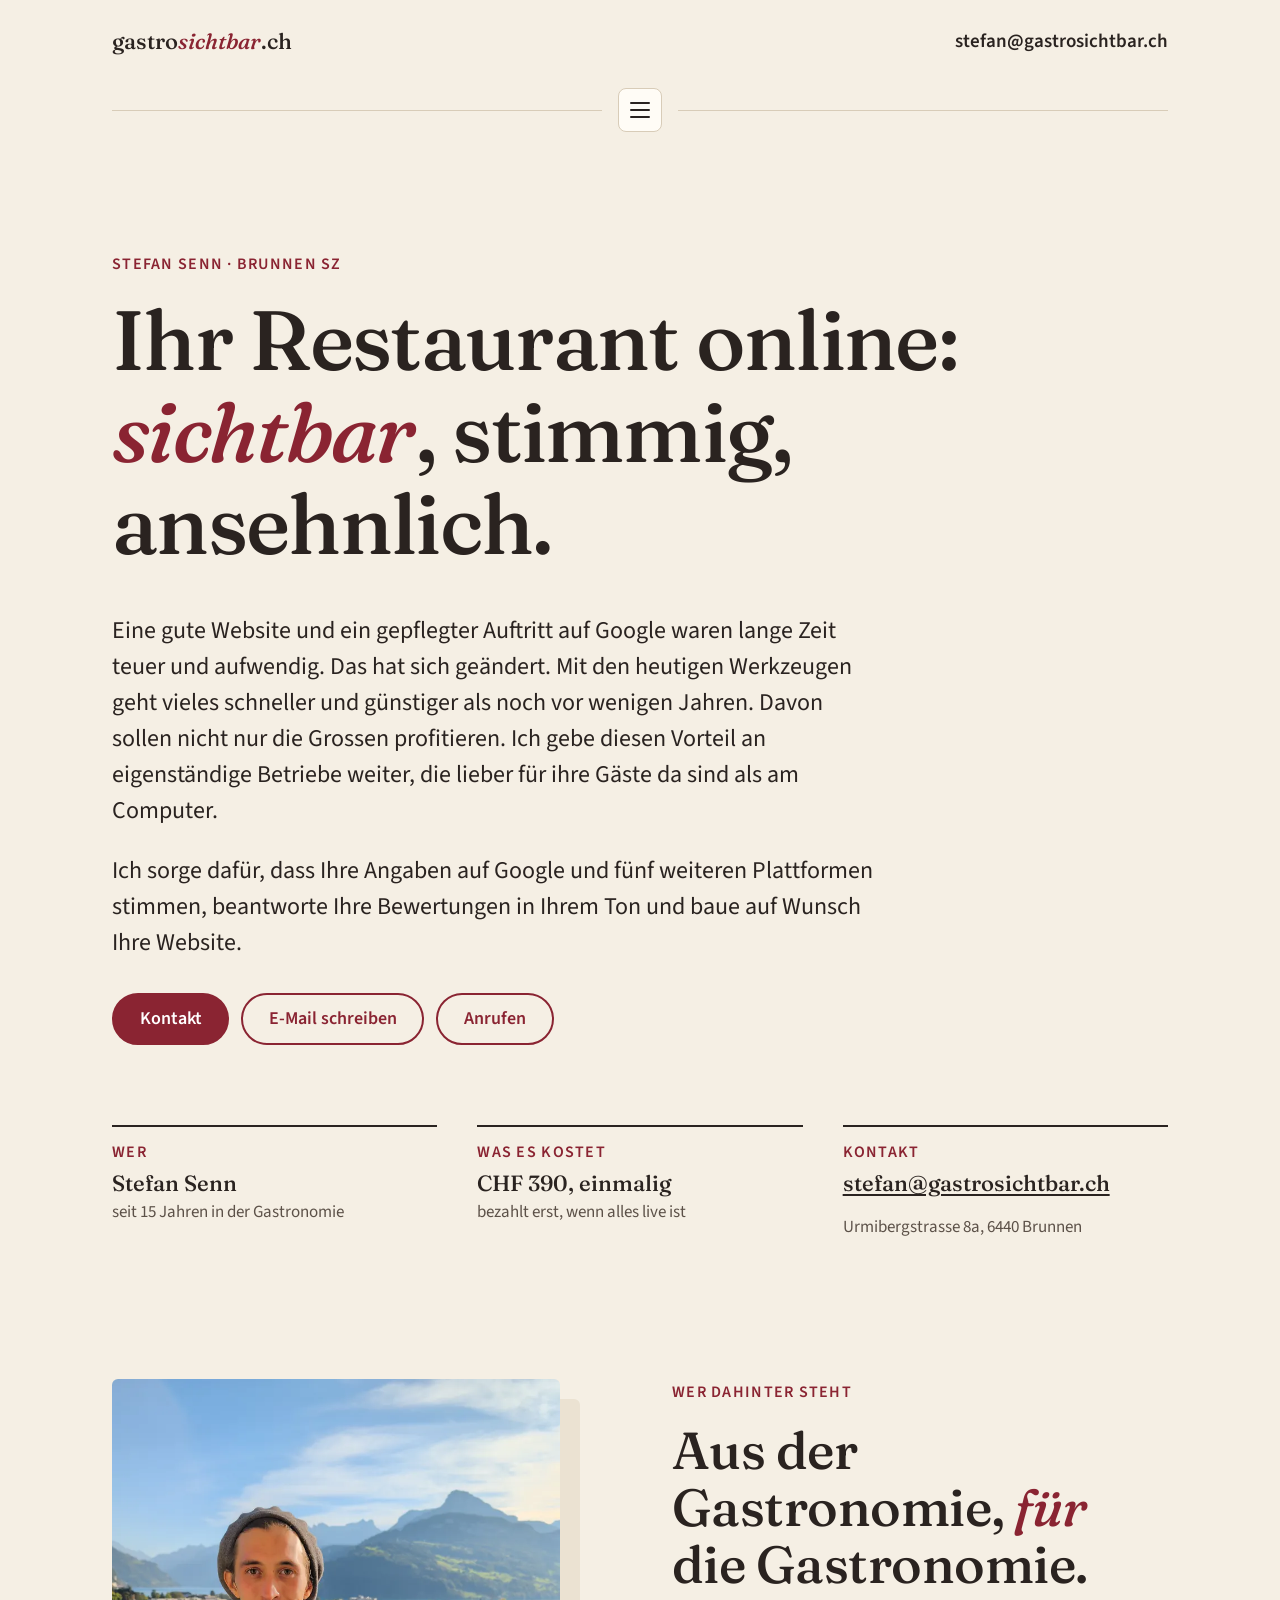
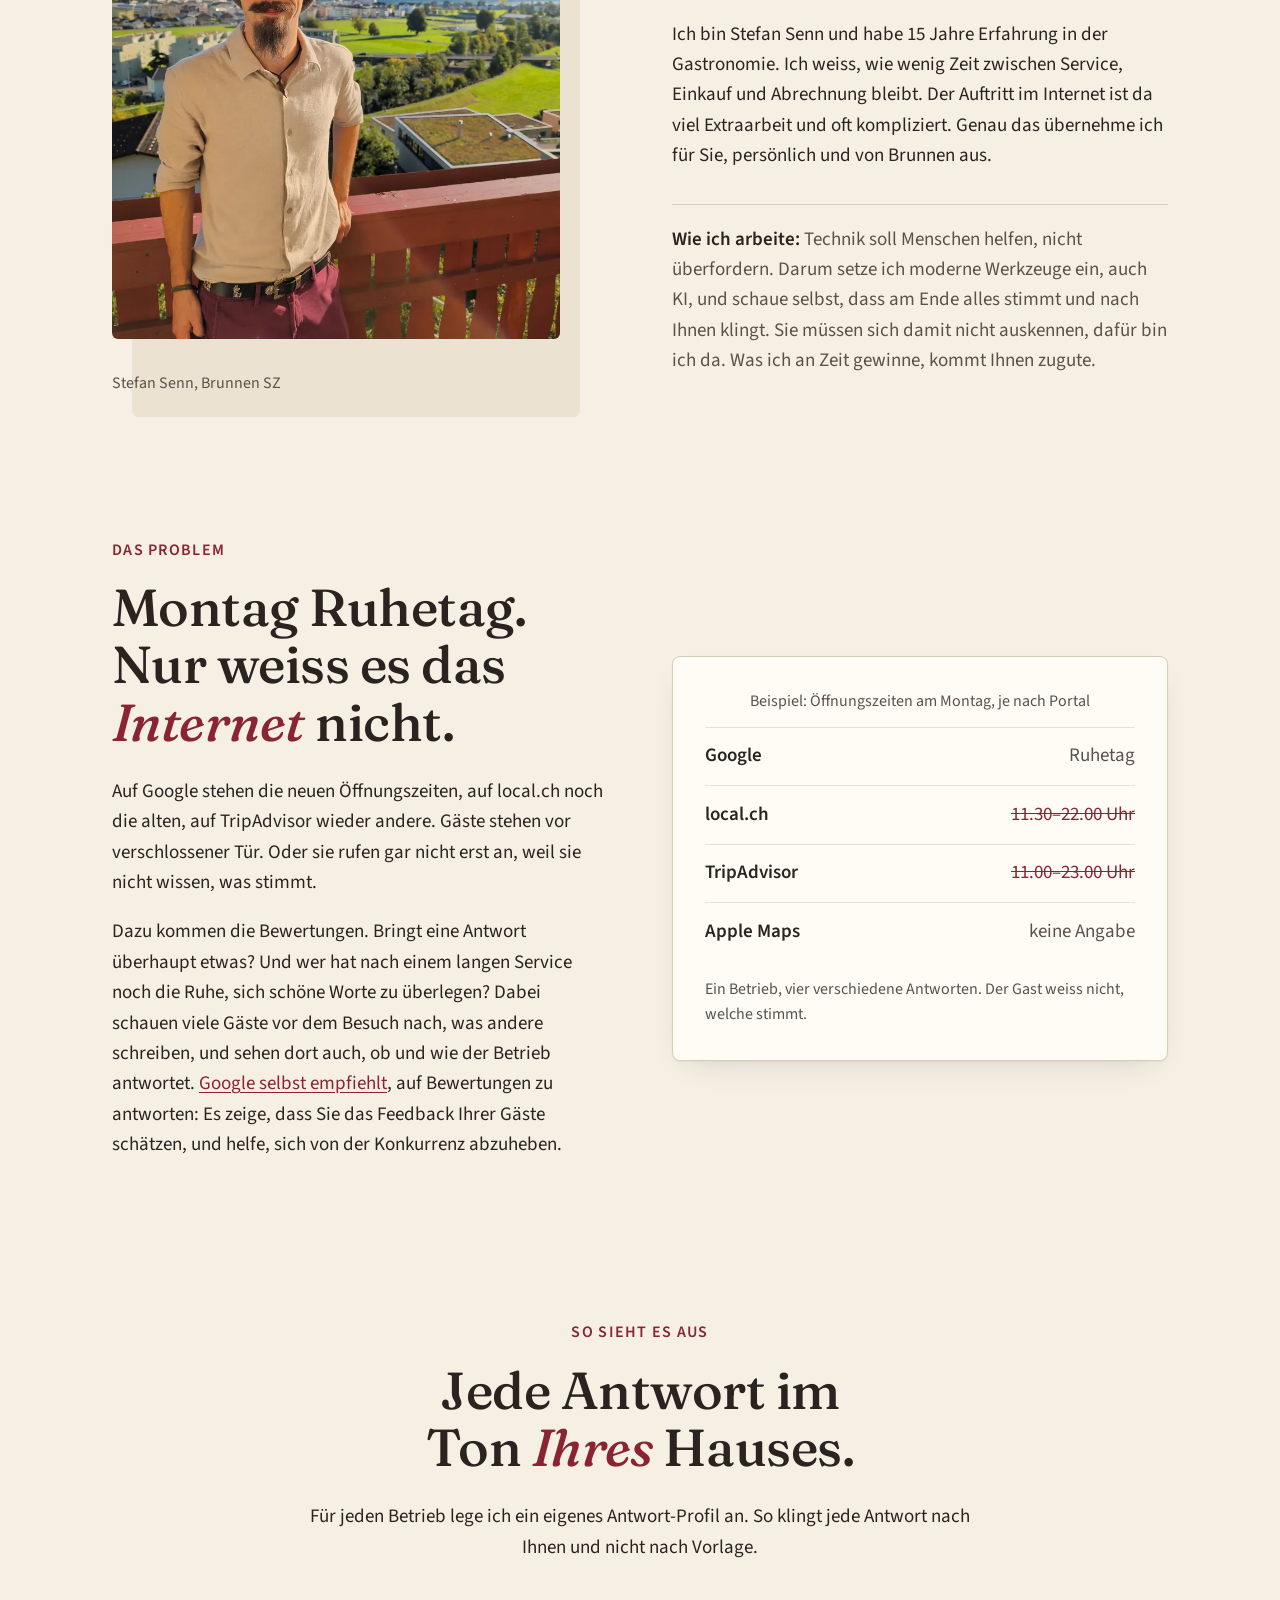
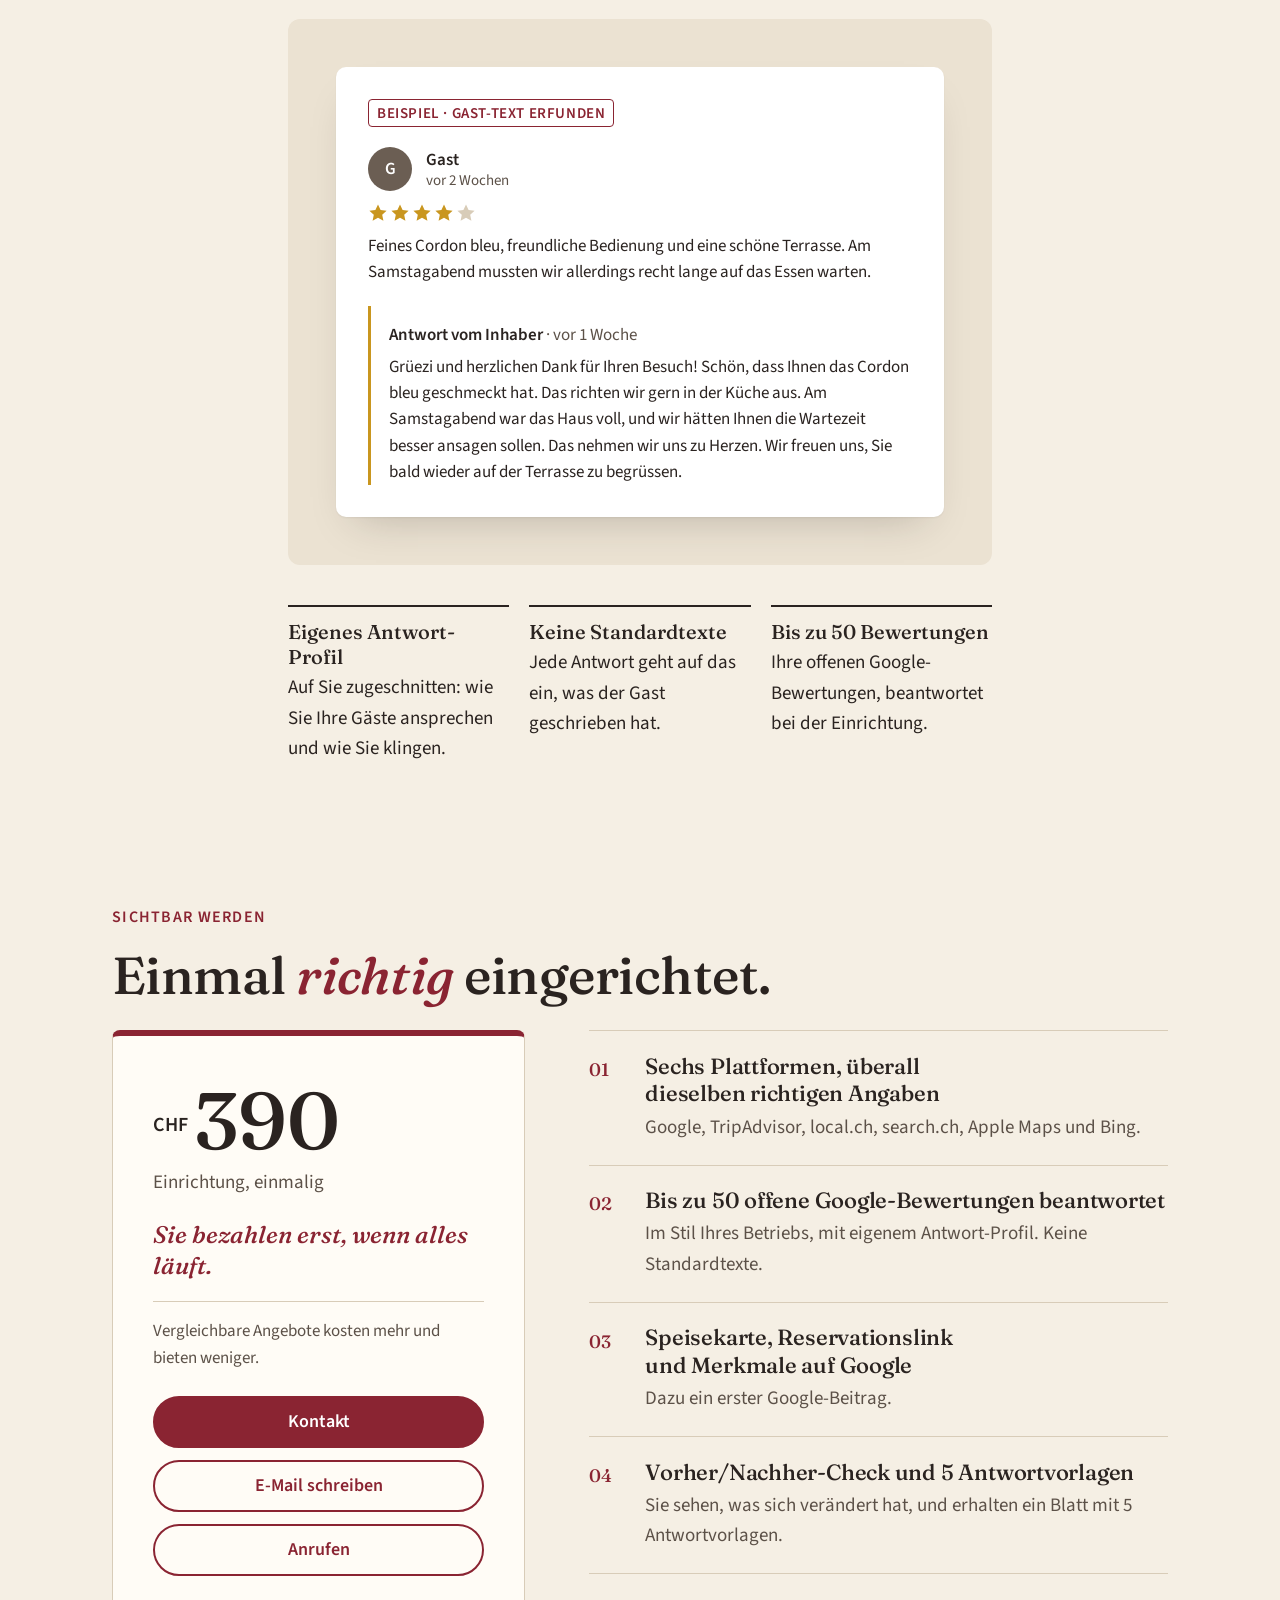
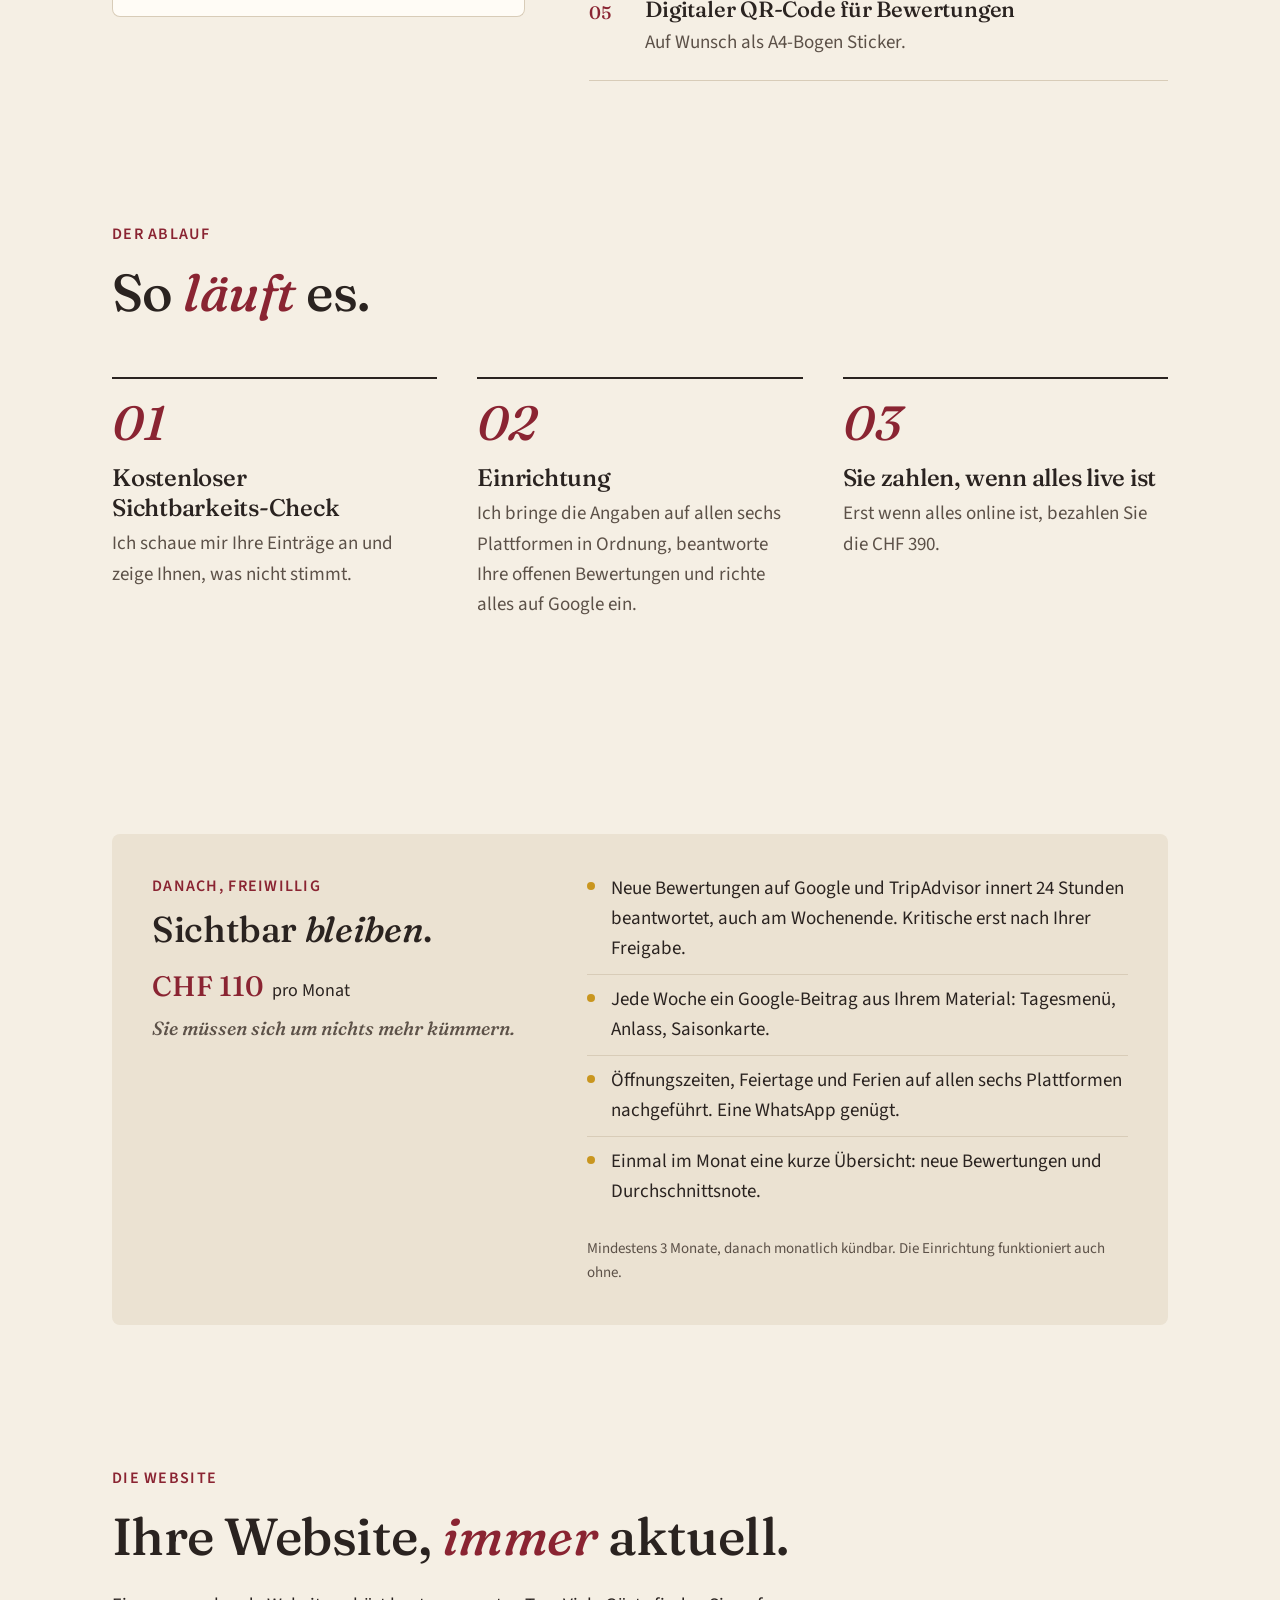
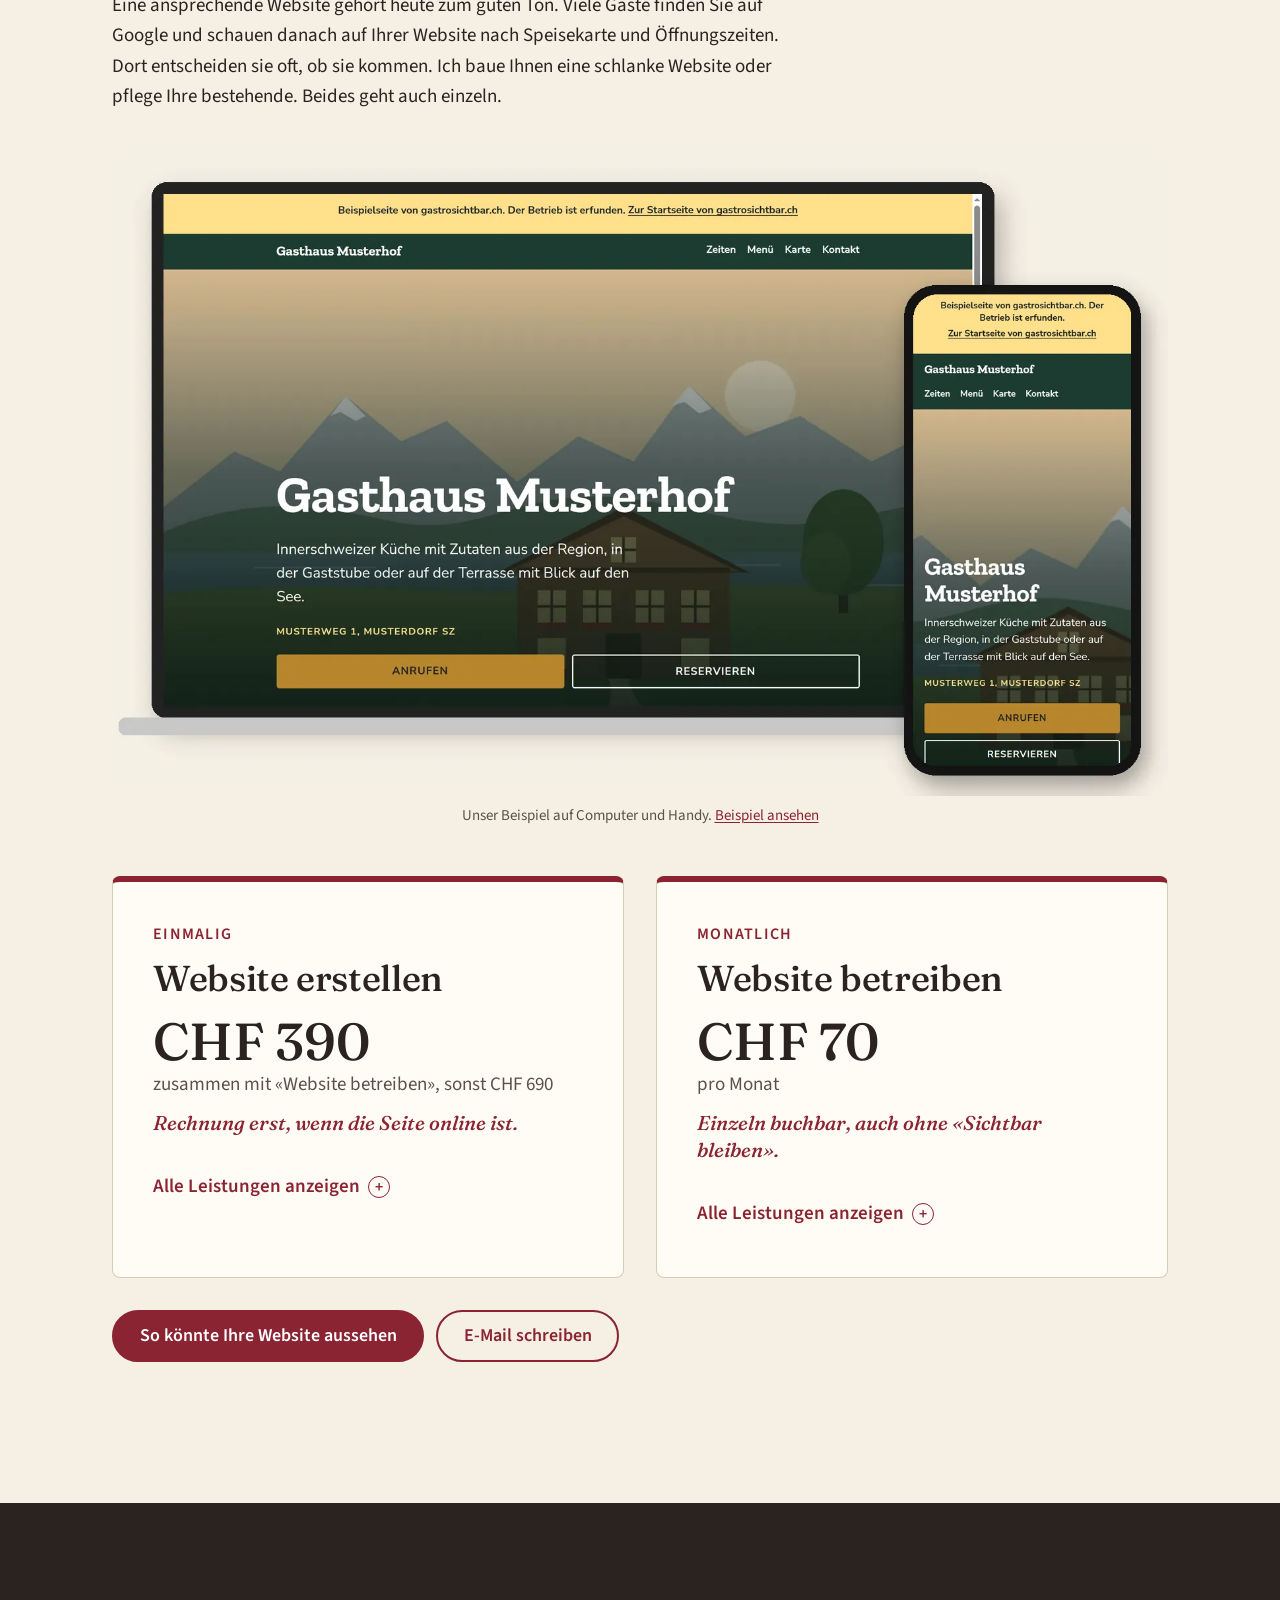
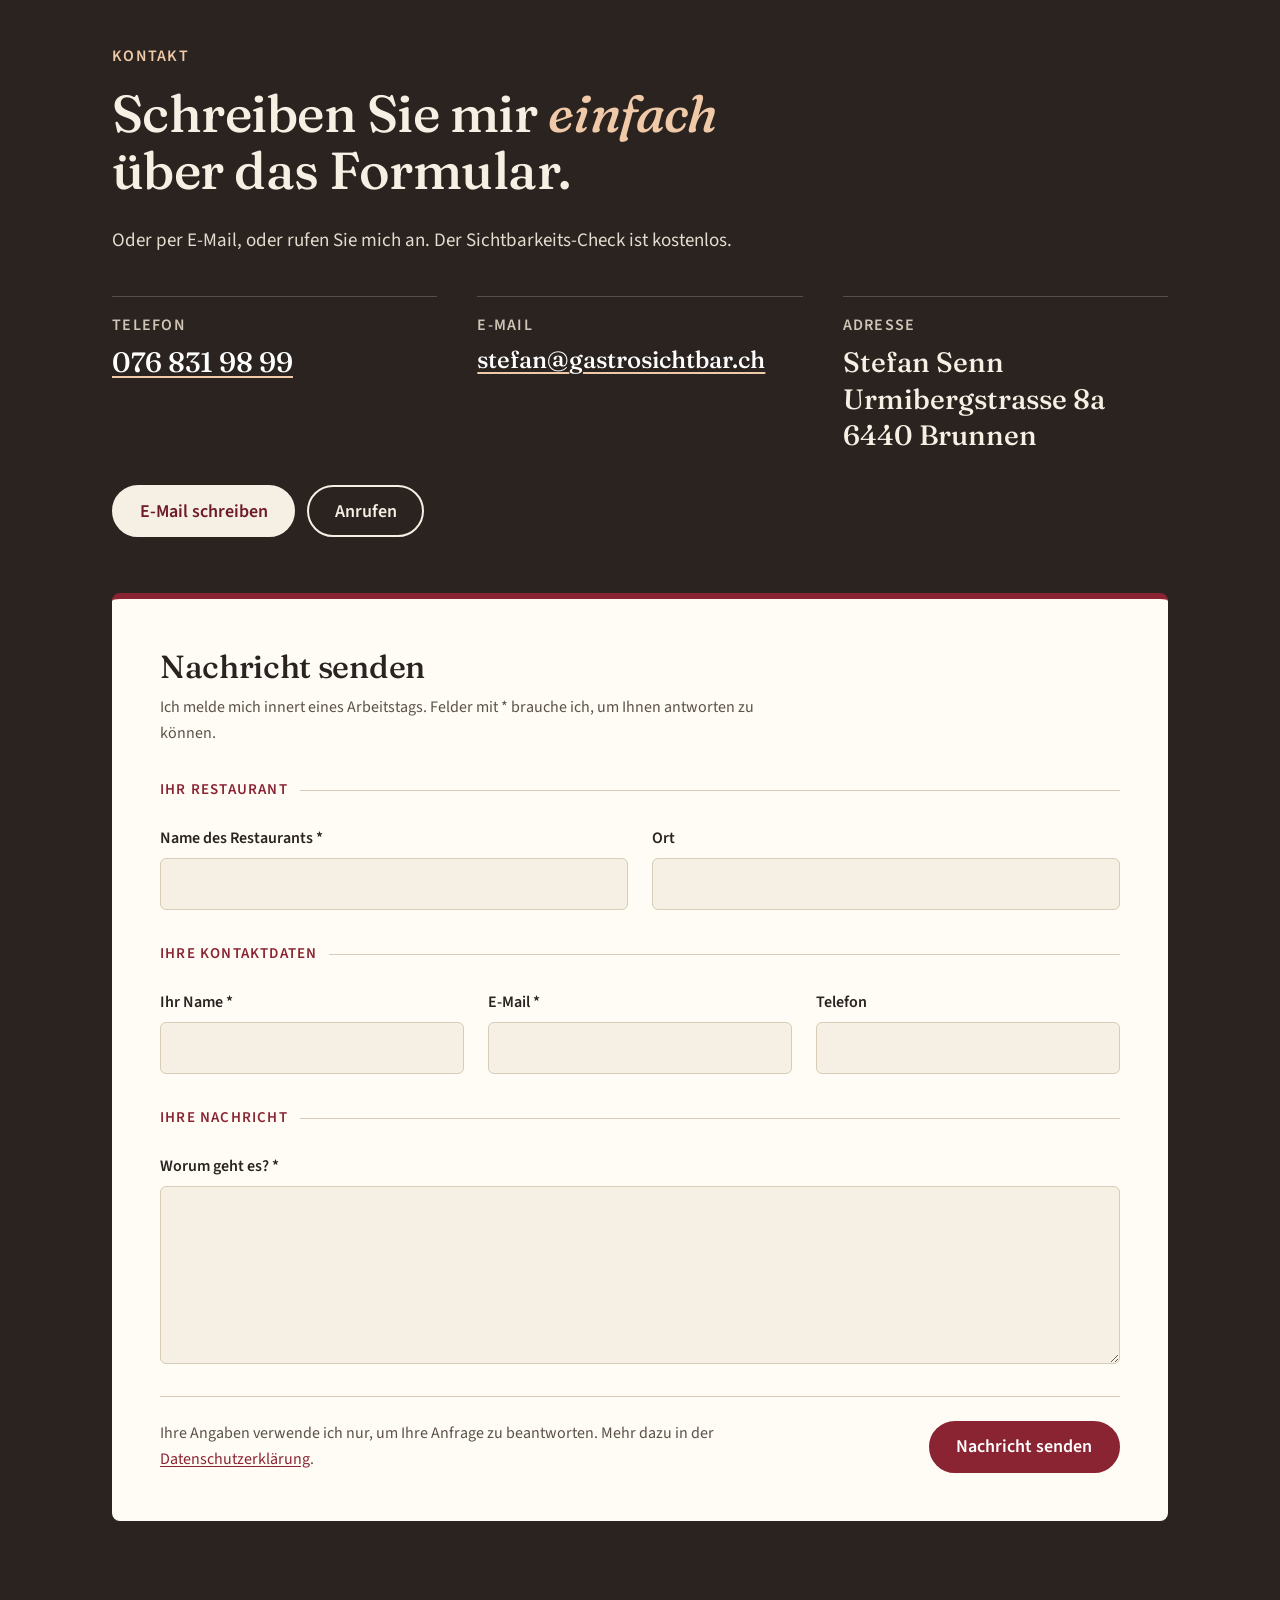
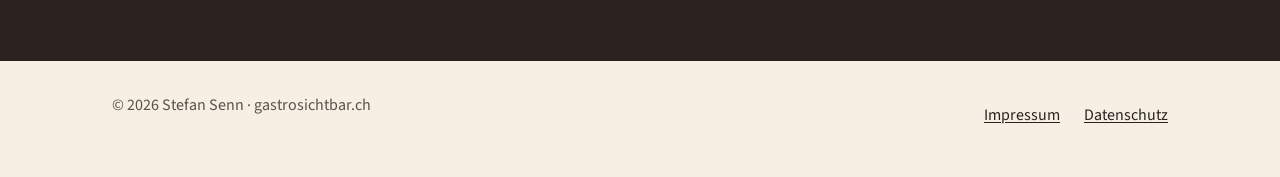
==== commit 9bd402c9: "Preise 1.10.26: Sichtbar werden 390, Sichtbar bleiben 110/Mt., Website erstellen 390/690, Website be" ====
--- a/index.html
+++ b/index.html
@@ -4,7 +4,7 @@
   <meta charset="utf-8">
   <meta name="viewport" content="width=device-width, initial-scale=1">
   <title>gastrosichtbar.ch | Ihr Restaurant online: sichtbar, stimmig, ansehnlich</title>
-  <meta name="description" content="Stefan Senn aus Brunnen bringt die Angaben Ihres Restaurants auf Google, TripAdvisor, local.ch, search.ch, Apple Maps und Bing in Ordnung, beantwortet Ihre Google-Bewertungen und baut und pflegt auf Wunsch Ihre Website. Einrichtung CHF 290, bezahlt erst, wenn alles live ist.">
+  <meta name="description" content="Stefan Senn aus Brunnen bringt die Angaben Ihres Restaurants auf Google, TripAdvisor, local.ch, search.ch, Apple Maps und Bing in Ordnung, beantwortet Ihre Google-Bewertungen und baut und pflegt auf Wunsch Ihre Website. Einrichtung CHF 390, bezahlt erst, wenn alles live ist.">
   <link rel="canonical" href="https://gastrosichtbar.ch/">
   <meta name="theme-color" content="#f5efe4">
 
@@ -12,7 +12,7 @@
   <meta property="og:locale" content="de_CH">
   <meta property="og:site_name" content="gastrosichtbar.ch">
   <meta property="og:title" content="Ihr Restaurant online: sichtbar, stimmig, ansehnlich">
-  <meta property="og:description" content="Richtige Angaben auf sechs Plattformen, beantwortete Google-Bewertungen und auf Wunsch eine gepflegte Website. Einrichtung CHF 290, bezahlt erst, wenn alles live ist. Stefan Senn, Brunnen.">
+  <meta property="og:description" content="Richtige Angaben auf sechs Plattformen, beantwortete Google-Bewertungen und auf Wunsch eine gepflegte Website. Einrichtung CHF 390, bezahlt erst, wenn alles live ist. Stefan Senn, Brunnen.">
   <meta property="og:url" content="https://gastrosichtbar.ch/">
   <meta property="og:image" content="https://gastrosichtbar.ch/img/og.jpg">
   <meta property="og:image:width" content="1200">
@@ -52,7 +52,7 @@
           "@type": "Offer",
           "name": "Sichtbar werden: Einrichtung",
           "description": "Angaben auf sechs Plattformen richtigstellen, bis zu 50 offene Google-Bewertungen beantworten. Bezahlt erst, wenn alles live ist.",
-          "price": "290",
+          "price": "390",
           "priceCurrency": "CHF"
         },
         {
@@ -61,7 +61,7 @@
           "description": "Laufende Betreuung: Bewertungen beantworten, wöchentlicher Google-Beitrag, Angaben nachführen. Mindestens 3 Monate, danach monatlich kündbar.",
           "priceSpecification": {
             "@type": "UnitPriceSpecification",
-            "price": "90",
+            "price": "110",
             "priceCurrency": "CHF",
             "unitCode": "MON"
           }
@@ -69,20 +69,20 @@
         {
           "@type": "Offer",
           "name": "Website erstellen",
-          "description": "Einseitige Website für Computer, Tablet und Handy mit Speisekarte als Text, Öffnungszeiten, Kontakt, Impressum und Datenschutz. Kein Tracking, keine Cookies. CHF 290 zusammen mit Website betreiben, sonst CHF 590, einmalig.",
-          "price": "590",
+          "description": "Einseitige Website für Computer, Tablet und Handy mit Speisekarte als Text, Bildergalerie, Öffnungszeiten, Kontakt, Impressum und Datenschutz. Kein Tracking, keine Cookies. CHF 390 zusammen mit Website betreiben, sonst CHF 690, einmalig.",
+          "price": "690",
           "priceCurrency": "CHF",
           "priceSpecification": [
             {
               "@type": "PriceSpecification",
               "name": "Zusammen mit Website betreiben",
-              "price": "290",
+              "price": "390",
               "priceCurrency": "CHF"
             },
             {
               "@type": "PriceSpecification",
               "name": "Einzeln",
-              "price": "590",
+              "price": "690",
               "priceCurrency": "CHF"
             }
           ]
@@ -93,7 +93,7 @@
           "description": "Hosting in der Schweiz, Wochenmenü jeden Montag online, kleine Änderungen innert 12 Stunden. Auch für bestehende Websites. Mindestlaufzeit 12 Monate bei neuer Website, 3 Monate bei bestehender, danach monatlich kündbar.",
           "priceSpecification": {
             "@type": "UnitPriceSpecification",
-            "price": "50",
+            "price": "70",
             "priceCurrency": "CHF",
             "unitCode": "MON"
           }
@@ -117,10 +117,10 @@
     <details class="menu">
       <summary aria-label="Menü öffnen"><span class="menu-icon" aria-hidden="true"><span></span><span></span><span></span></span></summary>
       <nav class="menu-liste" aria-label="Angebote">
-        <a href="#paket">Sichtbar werden<small>CHF 290 einmalig</small></a>
-        <a href="#betreuung">Sichtbar bleiben<small>CHF 90 pro Monat</small></a>
-        <a href="#erstellen">Website erstellen<small>ab CHF 290 einmalig</small></a>
-        <a href="#betreiben">Website betreiben<small>CHF 50 pro Monat</small></a>
+        <a href="#paket">Sichtbar werden<small>CHF 390 einmalig</small></a>
+        <a href="#betreuung">Sichtbar bleiben<small>CHF 110 pro Monat</small></a>
+        <a href="#erstellen">Website erstellen<small>ab CHF 390 einmalig</small></a>
+        <a href="#betreiben">Website betreiben<small>CHF 70 pro Monat</small></a>
         <a class="menu-kontakt" href="#kontakt">Kontakt</a>
       </nav>
     </details>
@@ -147,7 +147,7 @@
         </div>
         <div>
           <dt>Was es kostet</dt>
-          <dd>CHF 290, einmalig<span>bezahlt erst, wenn alles live ist</span></dd>
+          <dd>CHF 390, einmalig<span>bezahlt erst, wenn alles live ist</span></dd>
         </div>
         <div>
           <dt>Kontakt</dt>
@@ -256,7 +256,7 @@
       <h2 id="paket-titel">Einmal <em>richtig</em> eingerichtet.</h2>
       <div class="paket">
         <div class="preis-karte">
-          <p class="preis"><small>CHF</small>290</p>
+          <p class="preis"><small>CHF</small>390</p>
           <p class="preis-zusatz">Einrichtung, einmalig</p>
           <p class="preis-versprechen">Sie bezahlen erst, wenn alles läuft.</p>
           <p class="vergleich">Vergleichbare Angebote kosten mehr und bieten weniger.</p>
@@ -318,7 +318,7 @@
         </li>
         <li>
           <h3>Sie zahlen, wenn alles live ist</h3>
-          <p>Erst wenn alles online ist, bezahlen Sie die CHF&nbsp;290.</p>
+          <p>Erst wenn alles online ist, bezahlen Sie die CHF&nbsp;390.</p>
         </li>
       </ol>
     </section>
@@ -329,7 +329,7 @@
         <div class="danach-kopf">
           <p class="kicker">Danach, freiwillig</p>
           <h3 id="danach-titel">Sichtbar <em>bleiben</em>.</h3>
-          <p class="danach-preis"><strong>CHF 90</strong> pro Monat</p>
+          <p class="danach-preis"><strong>CHF 110</strong> pro Monat</p>
           <p class="danach-claim">Sie müssen sich um nichts mehr kümmern.</p>
         </div>
         <ul class="danach-liste">
@@ -362,13 +362,14 @@
         <article id="erstellen" class="angebot" aria-labelledby="erstellen-titel">
           <p class="angebot-art">Einmalig</p>
           <h3 id="erstellen-titel">Website erstellen</h3>
-          <p class="angebot-preis"><strong>CHF 290</strong> zusammen mit «Website betreiben», sonst CHF&nbsp;590</p>
+          <p class="angebot-preis"><strong>CHF 390</strong> zusammen mit «Website betreiben», sonst CHF&nbsp;690</p>
           <p class="angebot-claim">Rechnung erst, wenn die Seite online ist.</p>
           <details class="mehr">
             <summary>Alle Leistungen anzeigen</summary>
             <ul class="angebot-liste">
               <li>Eine Seite <a href="beispiel/">wie unser Beispiel</a>, die auf Computer, Tablet und Handy gleich gut aussieht und schnell lädt</li>
               <li>Startbild, kurzer Text über den Betrieb, Speisekarte als echter Text bis etwa zwei A4-Seiten (Google kann ihn lesen, nicht nur ein PDF)</li>
+              <li>Bildergalerie mit bis zu 9 Fotos Ihres Betriebs, antippen zeigt das Bild gross</li>
               <li>Öffnungszeiten, Adresse mit Kartenlink, Telefon und E-Mail zum Antippen, Reservationslink</li>
               <li>Impressum und Datenschutz inklusive</li>
               <li>Kein Tracking, keine Cookies, darum auch kein Cookie-Banner</li>
@@ -384,7 +385,7 @@
         <article id="betreiben" class="angebot" aria-labelledby="betreiben-titel">
           <p class="angebot-art">Monatlich</p>
           <h3 id="betreiben-titel">Website betreiben</h3>
-          <p class="angebot-preis"><strong>CHF 50</strong> pro Monat</p>
+          <p class="angebot-preis"><strong>CHF 70</strong> pro Monat</p>
           <p class="angebot-claim">Einzeln buchbar, auch ohne «Sichtbar bleiben».</p>
           <details class="mehr">
             <summary>Alle Leistungen anzeigen</summary>
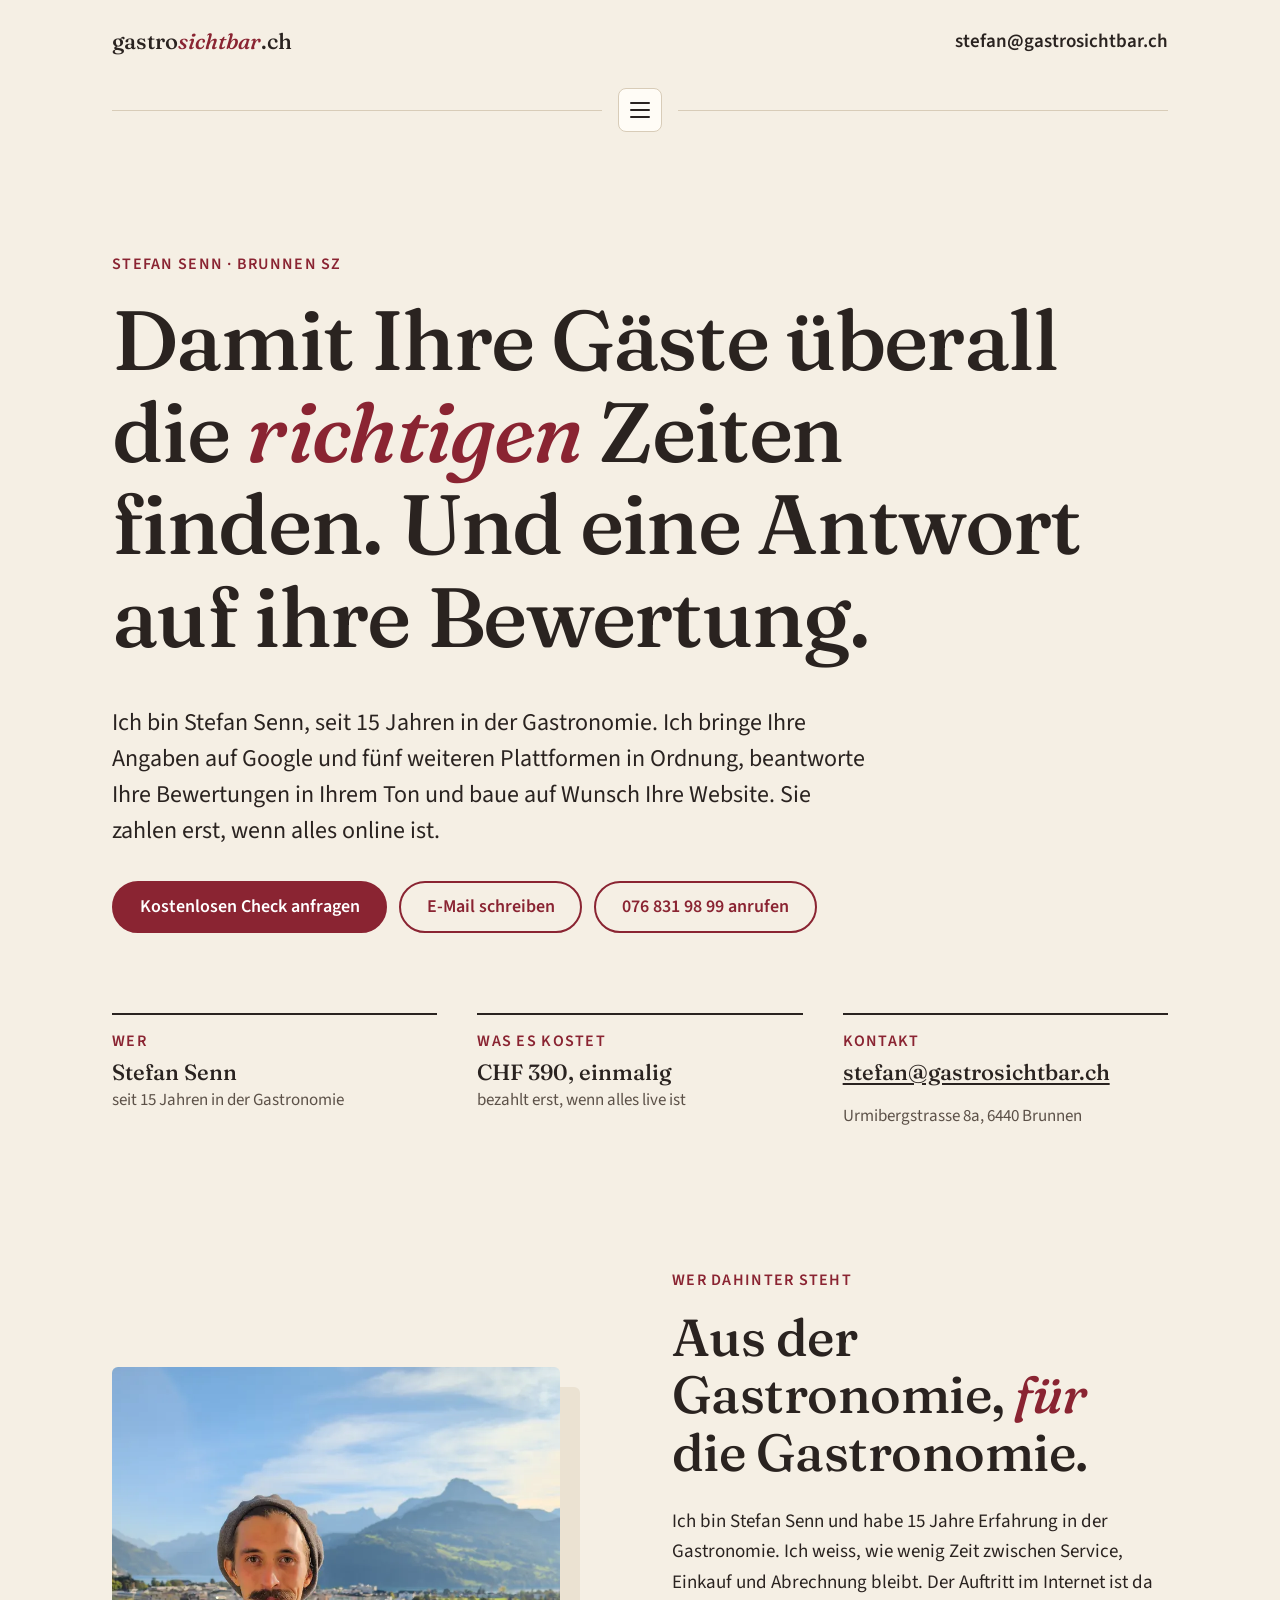
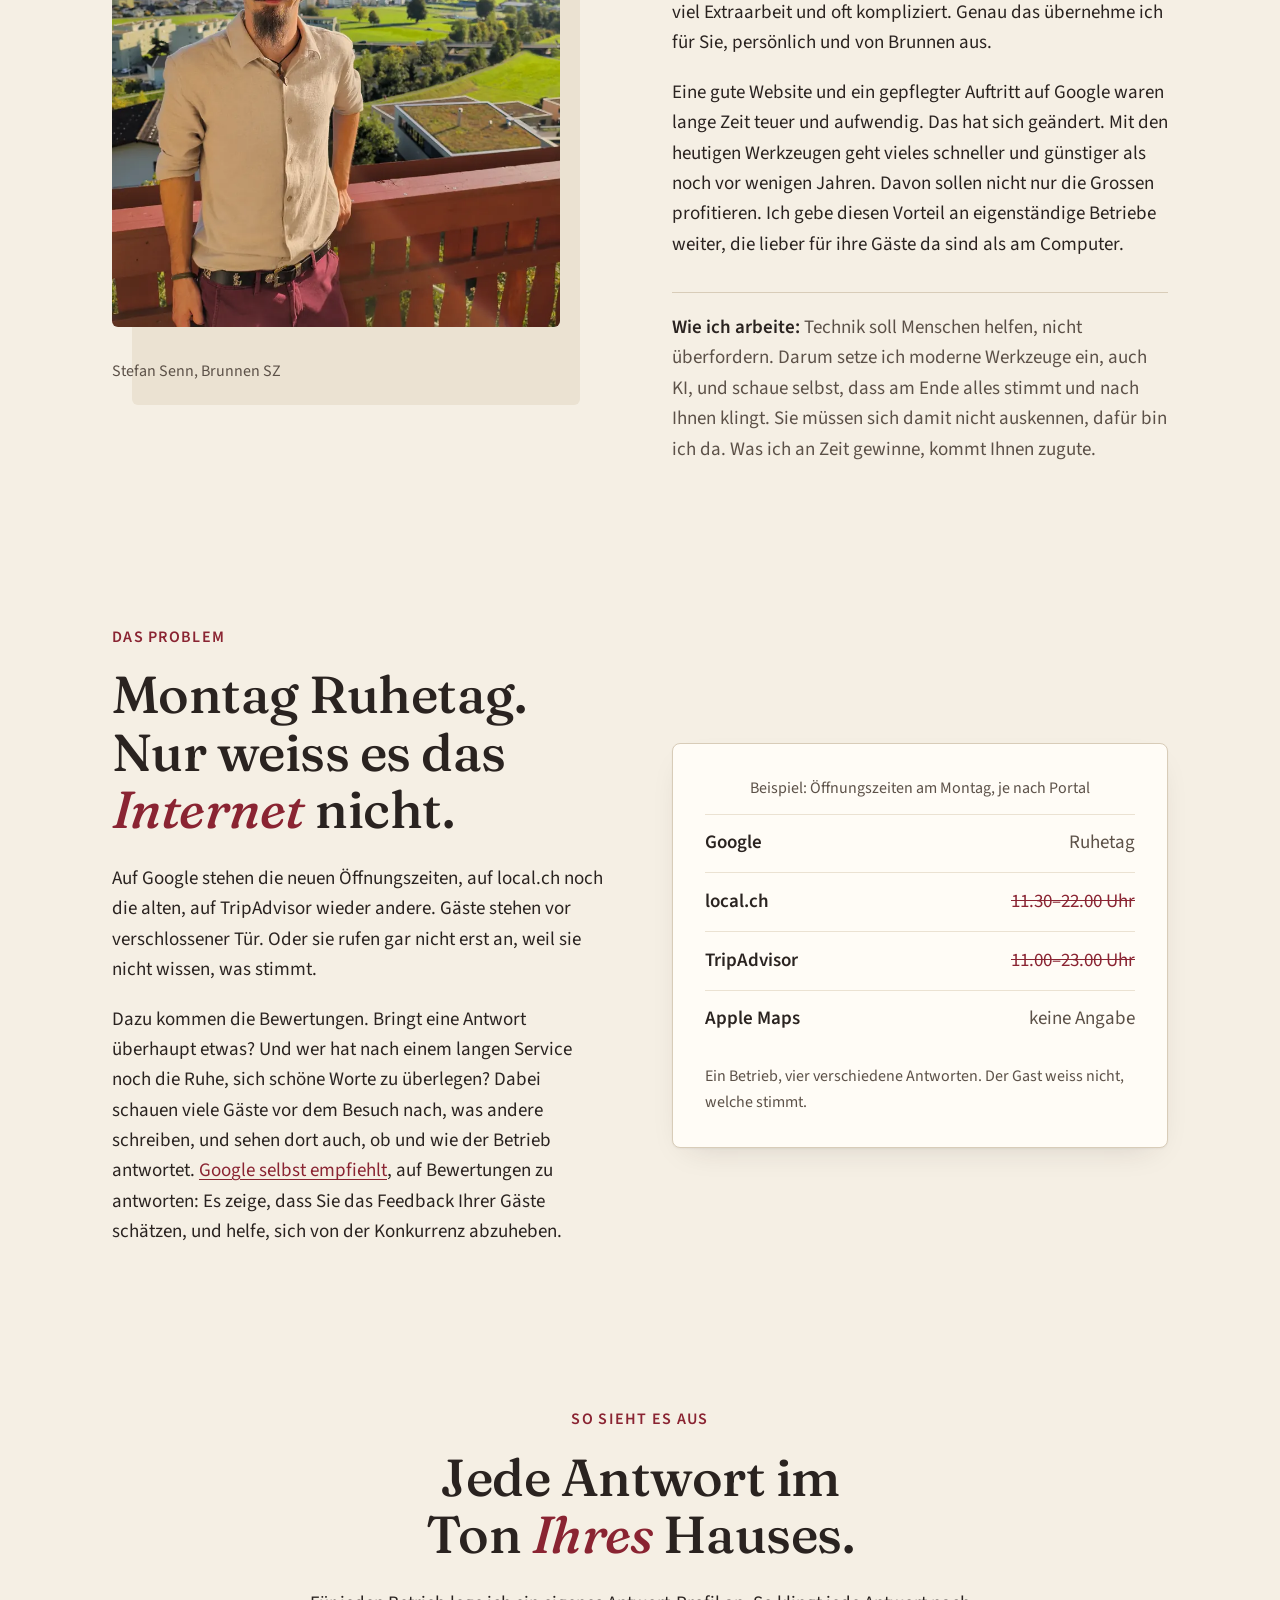
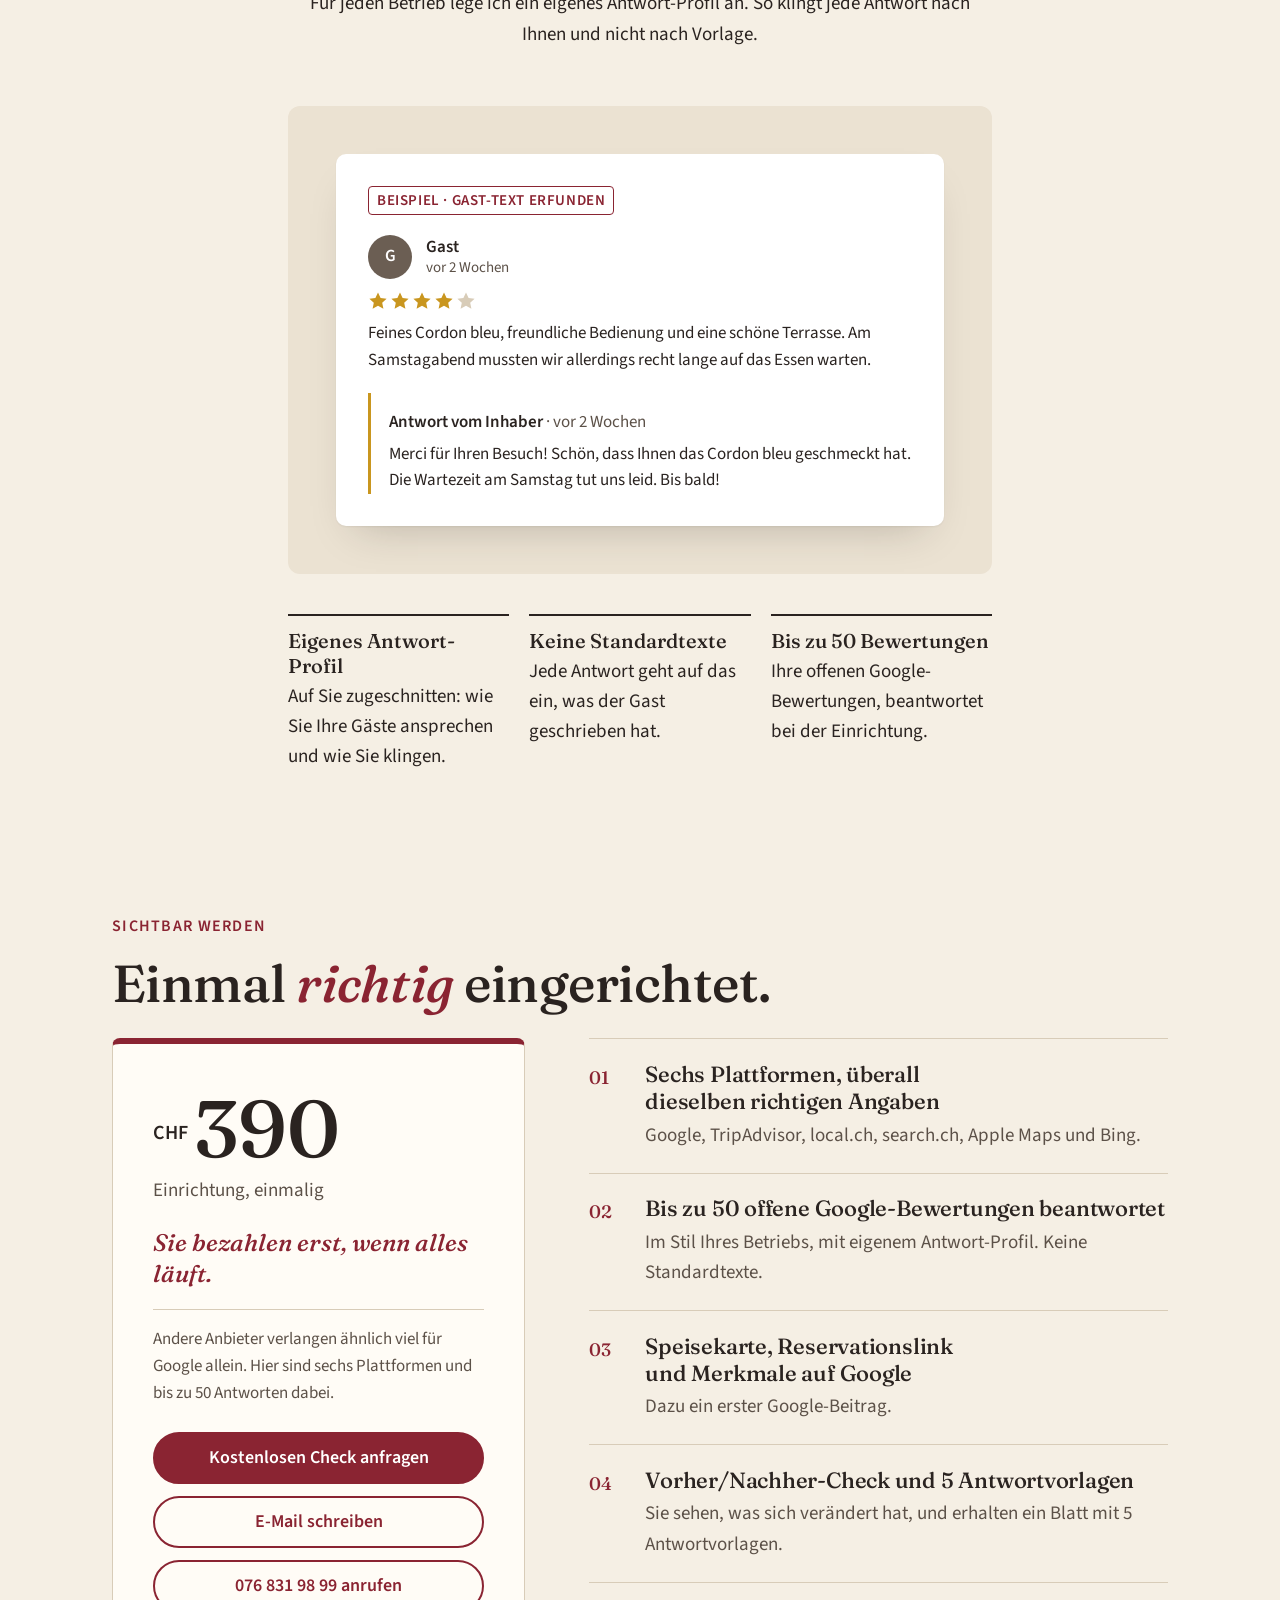
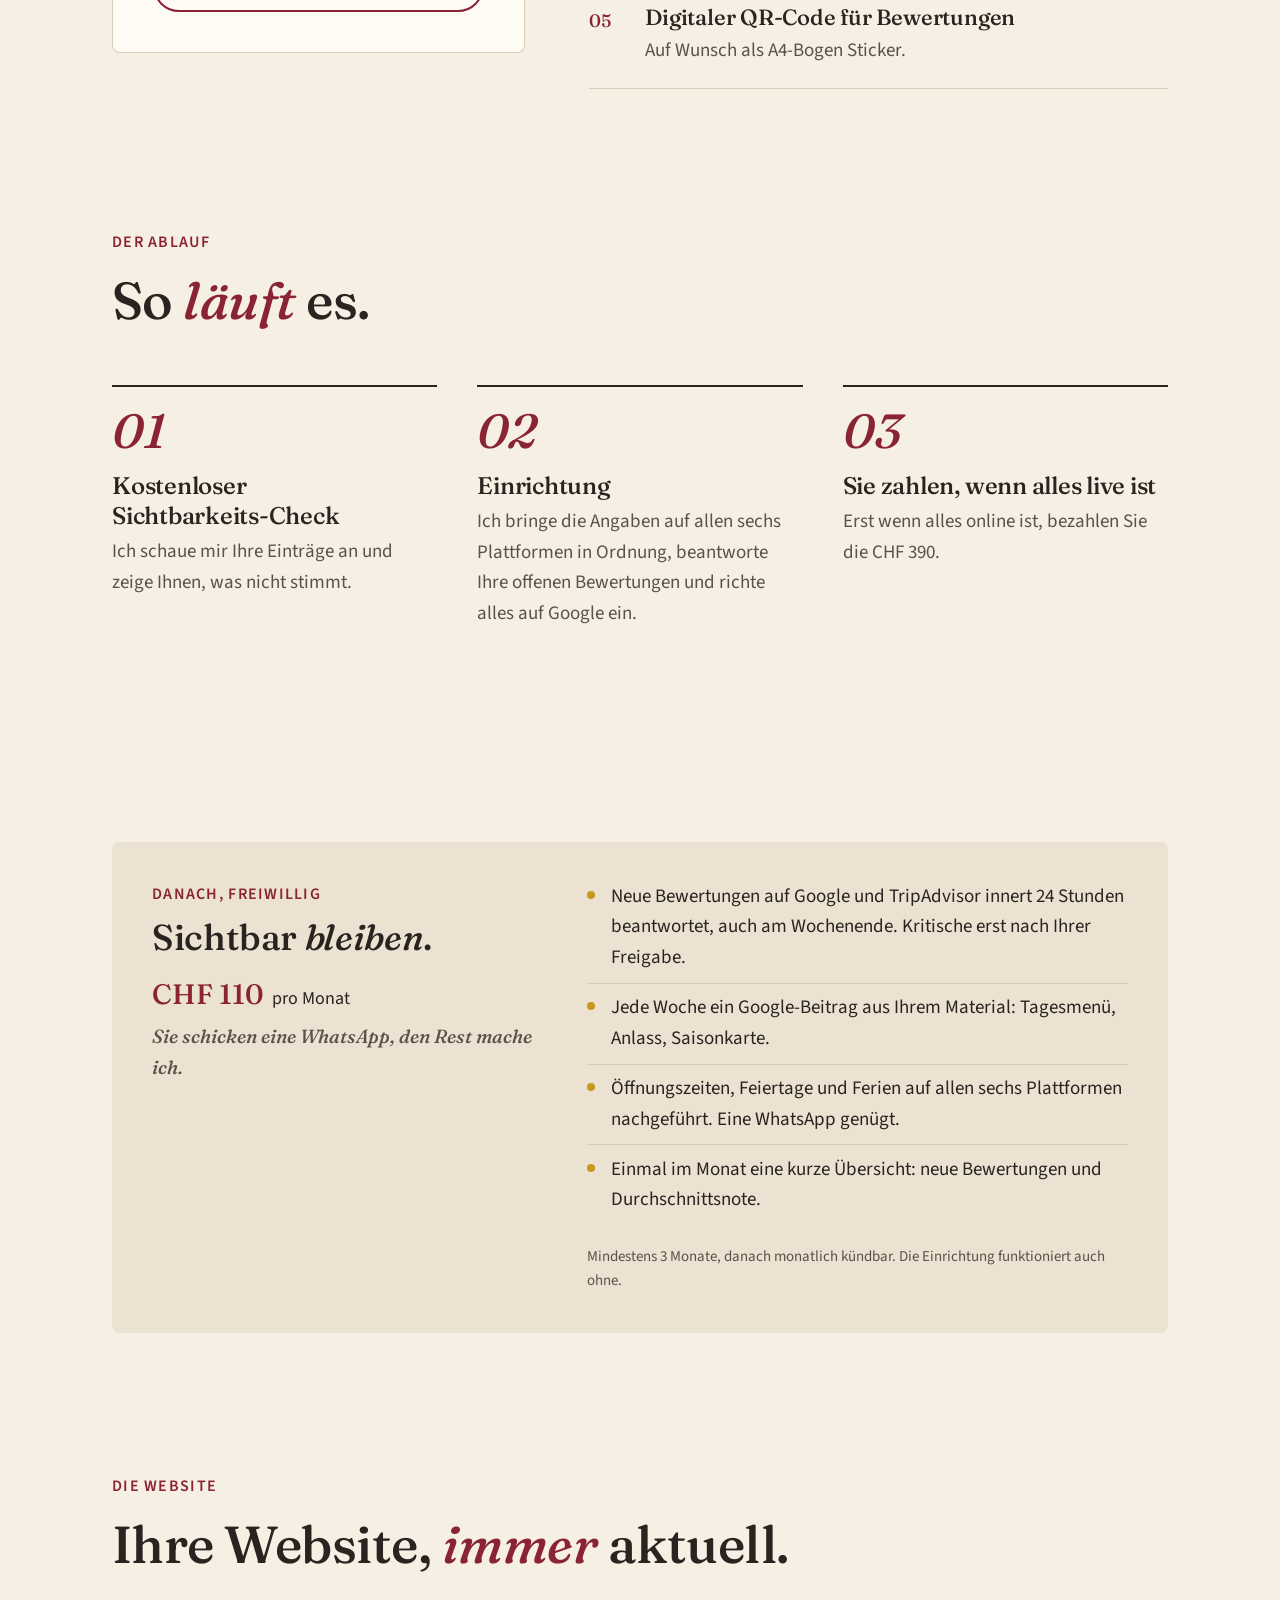
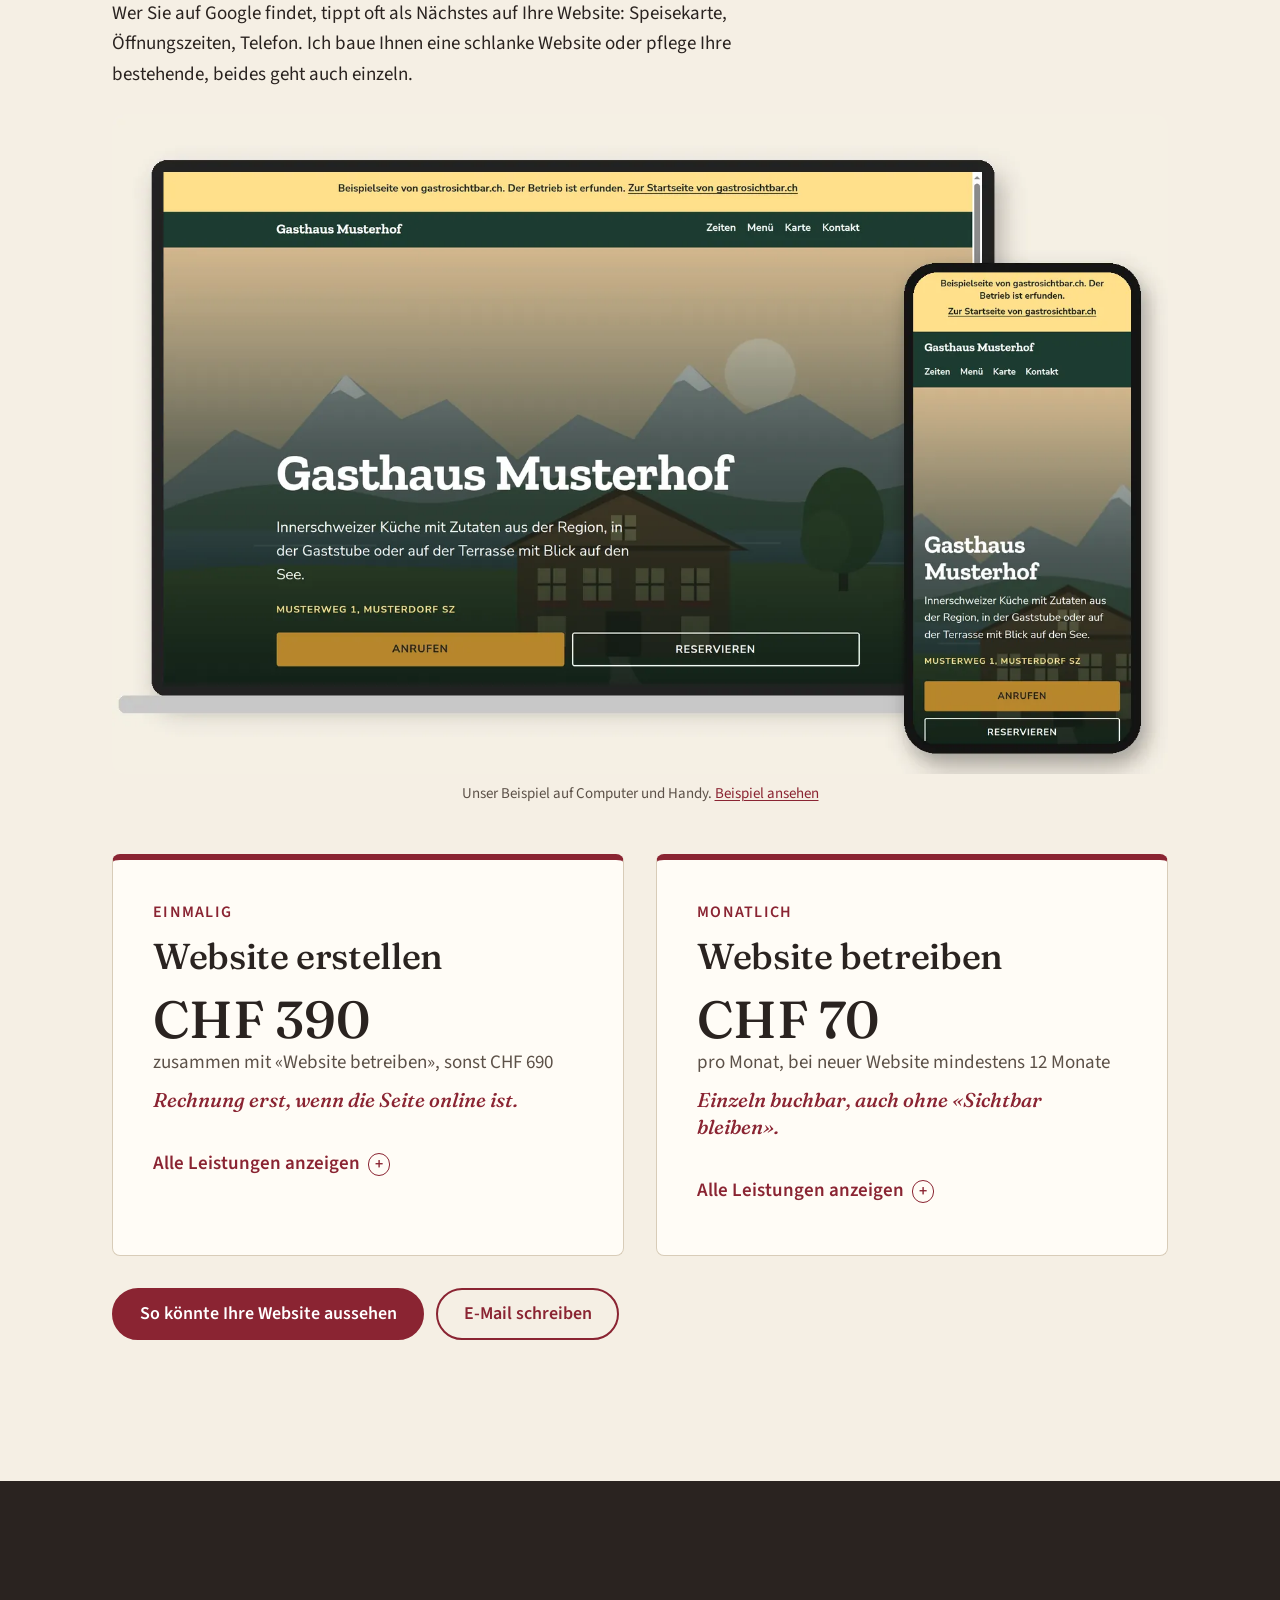
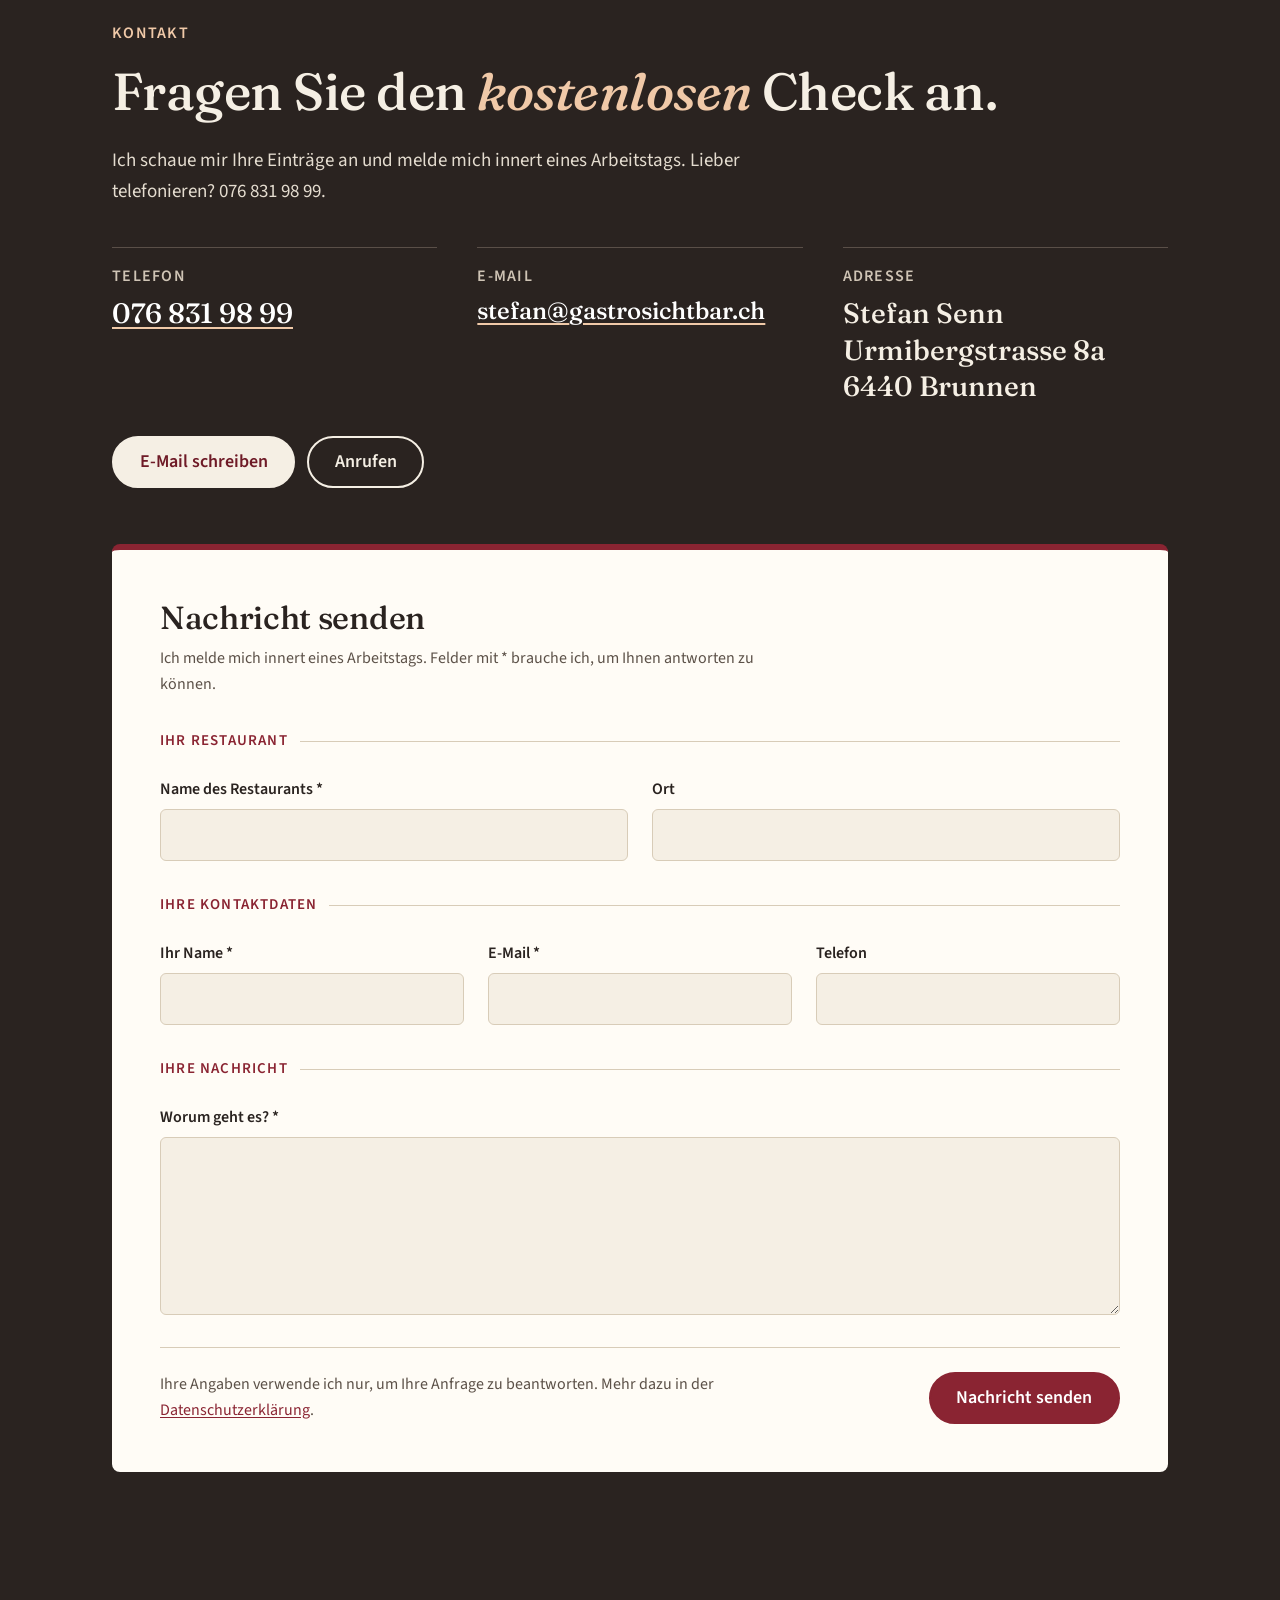
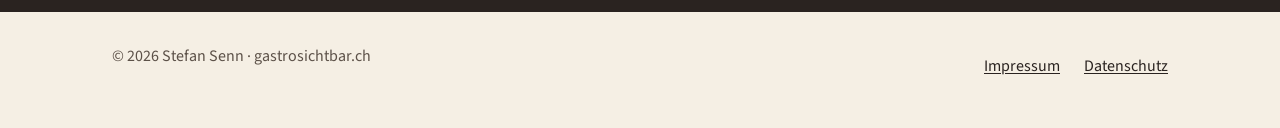
==== commit 8d97789e: "Copy nach Bragi-Review: Hero, Knöpfe, belegter Preisvergleich, kürzere Beispielantwort, Website-Text" ====
--- a/index.html
+++ b/index.html
@@ -3,7 +3,7 @@
 <head>
   <meta charset="utf-8">
   <meta name="viewport" content="width=device-width, initial-scale=1">
-  <title>gastrosichtbar.ch | Ihr Restaurant online: sichtbar, stimmig, ansehnlich</title>
+  <title>Richtige Angaben und beantwortete Bewertungen für Ihr Restaurant | gastrosichtbar.ch</title>
   <meta name="description" content="Stefan Senn aus Brunnen bringt die Angaben Ihres Restaurants auf Google, TripAdvisor, local.ch, search.ch, Apple Maps und Bing in Ordnung, beantwortet Ihre Google-Bewertungen und baut und pflegt auf Wunsch Ihre Website. Einrichtung CHF 390, bezahlt erst, wenn alles live ist.">
   <link rel="canonical" href="https://gastrosichtbar.ch/">
   <meta name="theme-color" content="#f5efe4">
@@ -11,7 +11,7 @@
   <meta property="og:type" content="website">
   <meta property="og:locale" content="de_CH">
   <meta property="og:site_name" content="gastrosichtbar.ch">
-  <meta property="og:title" content="Ihr Restaurant online: sichtbar, stimmig, ansehnlich">
+  <meta property="og:title" content="Richtige Angaben und beantwortete Bewertungen für Ihr Restaurant">
   <meta property="og:description" content="Richtige Angaben auf sechs Plattformen, beantwortete Google-Bewertungen und auf Wunsch eine gepflegte Website. Einrichtung CHF 390, bezahlt erst, wenn alles live ist. Stefan Senn, Brunnen.">
   <meta property="og:url" content="https://gastrosichtbar.ch/">
   <meta property="og:image" content="https://gastrosichtbar.ch/img/og.jpg">
@@ -131,13 +131,12 @@
     <!-- 1 · Kopf -->
     <section class="hero wrap" aria-labelledby="titel">
       <p class="kicker">Stefan Senn · Brunnen SZ</p>
-      <h1 id="titel">Ihr Restaurant online: <span class="nobr"><em>sichtbar</em>,</span> stimmig, ansehnlich.</h1>
-      <p class="lead">Eine gute Website und ein gepflegter Auftritt auf Google waren lange Zeit teuer und aufwendig. Das hat sich geändert. Mit den heutigen Werkzeugen geht vieles schneller und günstiger als noch vor wenigen Jahren. Davon sollen nicht nur die Grossen profitieren. Ich gebe diesen Vorteil an eigenständige Betriebe weiter, die lieber für ihre Gäste da sind als am Computer.</p>
-      <p class="lead">Ich sorge dafür, dass Ihre Angaben auf Google und fünf weiteren Plattformen stimmen, beantworte Ihre Bewertungen in Ihrem Ton und baue auf Wunsch Ihre Website.</p>
+      <h1 id="titel">Damit Ihre Gäste überall die <em>richtigen</em> Zeiten finden. Und eine Antwort auf ihre Bewertung.</h1>
+      <p class="lead">Ich bin Stefan Senn, seit 15 Jahren in der Gastronomie. Ich bringe Ihre Angaben auf Google und fünf weiteren Plattformen in Ordnung, beantworte Ihre Bewertungen in Ihrem Ton und baue auf Wunsch Ihre Website. Sie zahlen erst, wenn alles online ist.</p>
       <div class="buttons">
-        <a class="btn btn-primary" href="#formular">Kontakt</a>
+        <a class="btn btn-primary" href="#formular">Kostenlosen Check anfragen</a>
         <a class="btn btn-secondary" href="mailto:stefan@gastrosichtbar.ch?subject=Sichtbarkeits-Check">E-Mail schreiben</a>
-        <a class="btn btn-secondary" href="tel:+41768319899">Anrufen</a>
+        <a class="btn btn-secondary" href="tel:+41768319899">076 831 98 99 anrufen</a>
       </div>
 
       <dl class="eckdaten">
@@ -163,6 +162,7 @@
           <p class="kicker">Wer dahinter steht</p>
           <h2 id="wer-titel">Aus der Gastronomie, <em>für</em> die Gastronomie.</h2>
           <p>Ich bin Stefan Senn und habe 15&nbsp;Jahre Erfahrung in der Gastronomie. Ich weiss, wie wenig Zeit zwischen Service, Einkauf und Abrechnung bleibt. Der Auftritt im Internet ist da viel Extraarbeit und oft kompliziert. Genau das übernehme ich für Sie, persönlich und von Brunnen aus.</p>
+          <p>Eine gute Website und ein gepflegter Auftritt auf Google waren lange Zeit teuer und aufwendig. Das hat sich geändert. Mit den heutigen Werkzeugen geht vieles schneller und günstiger als noch vor wenigen Jahren. Davon sollen nicht nur die Grossen profitieren. Ich gebe diesen Vorteil an eigenständige Betriebe weiter, die lieber für ihre Gäste da sind als am Computer.</p>
           <p class="werkzeug"><strong>Wie ich arbeite:</strong> Technik soll Menschen helfen, nicht überfordern. Darum setze ich moderne Werkzeuge ein, auch KI, und schaue selbst, dass am Ende alles stimmt und nach Ihnen klingt. Sie müssen sich damit nicht auskennen, dafür bin ich da. Was ich an Zeit gewinne, kommt Ihnen zugute.</p>
         </div>
         <figure class="portrait">
@@ -235,8 +235,8 @@
           <p>Feines Cordon bleu, freundliche Bedienung und eine schöne Terrasse. Am Samstagabend mussten wir allerdings recht lange auf das Essen warten.</p>
 
           <div class="antwort">
-            <p class="antwort-titel">Antwort vom Inhaber <span>· vor 1 Woche</span></p>
-            <p>Grüezi und herzlichen Dank für Ihren Besuch! Schön, dass Ihnen das Cordon bleu geschmeckt hat. Das richten wir gern in der Küche aus. Am Samstagabend war das Haus voll, und wir hätten Ihnen die Wartezeit besser ansagen sollen. Das nehmen wir uns zu Herzen. Wir freuen uns, Sie bald wieder auf der Terrasse zu begrüssen.</p>
+            <p class="antwort-titel">Antwort vom Inhaber <span>· vor 2 Wochen</span></p>
+            <p>Merci für Ihren Besuch! Schön, dass Ihnen das Cordon bleu geschmeckt hat. Die Wartezeit am Samstag tut uns leid. Bis bald!</p>
           </div>
         </article>
       </div>
@@ -259,11 +259,11 @@
           <p class="preis"><small>CHF</small>390</p>
           <p class="preis-zusatz">Einrichtung, einmalig</p>
           <p class="preis-versprechen">Sie bezahlen erst, wenn alles läuft.</p>
-          <p class="vergleich">Vergleichbare Angebote kosten mehr und bieten weniger.</p>
+          <p class="vergleich">Andere Anbieter verlangen ähnlich viel für Google allein. Hier sind sechs Plattformen und bis zu 50 Antworten dabei.</p>
           <div class="buttons">
-            <a class="btn btn-primary" href="#formular">Kontakt</a>
+            <a class="btn btn-primary" href="#formular">Kostenlosen Check anfragen</a>
             <a class="btn btn-secondary" href="mailto:stefan@gastrosichtbar.ch?subject=Sichtbarkeits-Check">E-Mail schreiben</a>
-            <a class="btn btn-secondary" href="tel:+41768319899">Anrufen</a>
+            <a class="btn btn-secondary" href="tel:+41768319899">076 831 98 99 anrufen</a>
           </div>
         </div>
 
@@ -330,7 +330,7 @@
           <p class="kicker">Danach, freiwillig</p>
           <h3 id="danach-titel">Sichtbar <em>bleiben</em>.</h3>
           <p class="danach-preis"><strong>CHF 110</strong> pro Monat</p>
-          <p class="danach-claim">Sie müssen sich um nichts mehr kümmern.</p>
+          <p class="danach-claim">Sie schicken eine WhatsApp, den Rest mache ich.</p>
         </div>
         <ul class="danach-liste">
           <li>Neue Bewertungen auf Google und TripAdvisor innert 24 Stunden beantwortet, auch am Wochenende. Kritische erst nach Ihrer Freigabe.</li>
@@ -346,7 +346,7 @@
     <section id="website" class="wrap" aria-labelledby="website-titel">
       <p class="kicker">Die Website</p>
       <h2 id="website-titel">Ihre Website, <em>immer</em> aktuell.</h2>
-      <p class="website-intro">Eine ansprechende Website gehört heute zum guten Ton. Viele Gäste finden Sie auf Google und schauen danach auf Ihrer Website nach Speisekarte und Öffnungszeiten. Dort entscheiden sie oft, ob sie kommen. Ich baue Ihnen eine schlanke Website oder pflege Ihre bestehende. Beides geht auch einzeln.</p>
+      <p class="website-intro">Wer Sie auf Google findet, tippt oft als Nächstes auf Ihre Website: Speisekarte, Öffnungszeiten, Telefon. Ich baue Ihnen eine schlanke Website oder pflege Ihre bestehende, beides geht auch einzeln.</p>
 
       <figure class="website-bild">
         <a href="beispiel/">
@@ -385,7 +385,7 @@
         <article id="betreiben" class="angebot" aria-labelledby="betreiben-titel">
           <p class="angebot-art">Monatlich</p>
           <h3 id="betreiben-titel">Website betreiben</h3>
-          <p class="angebot-preis"><strong>CHF 70</strong> pro Monat</p>
+          <p class="angebot-preis"><strong>CHF 70</strong> pro Monat, bei neuer Website mindestens 12 Monate</p>
           <p class="angebot-claim">Einzeln buchbar, auch ohne «Sichtbar bleiben».</p>
           <details class="mehr">
             <summary>Alle Leistungen anzeigen</summary>
@@ -411,8 +411,8 @@
     <section id="kontakt" class="kontakt" aria-labelledby="kontakt-titel">
       <div class="wrap">
         <p class="kicker">Kontakt</p>
-        <h2 id="kontakt-titel">Schreiben Sie mir <em>einfach</em> über das Formular.</h2>
-        <p>Oder per E-Mail, oder rufen Sie mich an. Der Sichtbarkeits-Check ist kostenlos.</p>
+        <h2 id="kontakt-titel">Fragen Sie den <em>kostenlosen</em> Check an.</h2>
+        <p>Ich schaue mir Ihre Einträge an und melde mich innert eines Arbeitstags. Lieber telefonieren? 076 831 98 99.</p>
         <address>
           <dl class="kontakt-liste">
             <div>
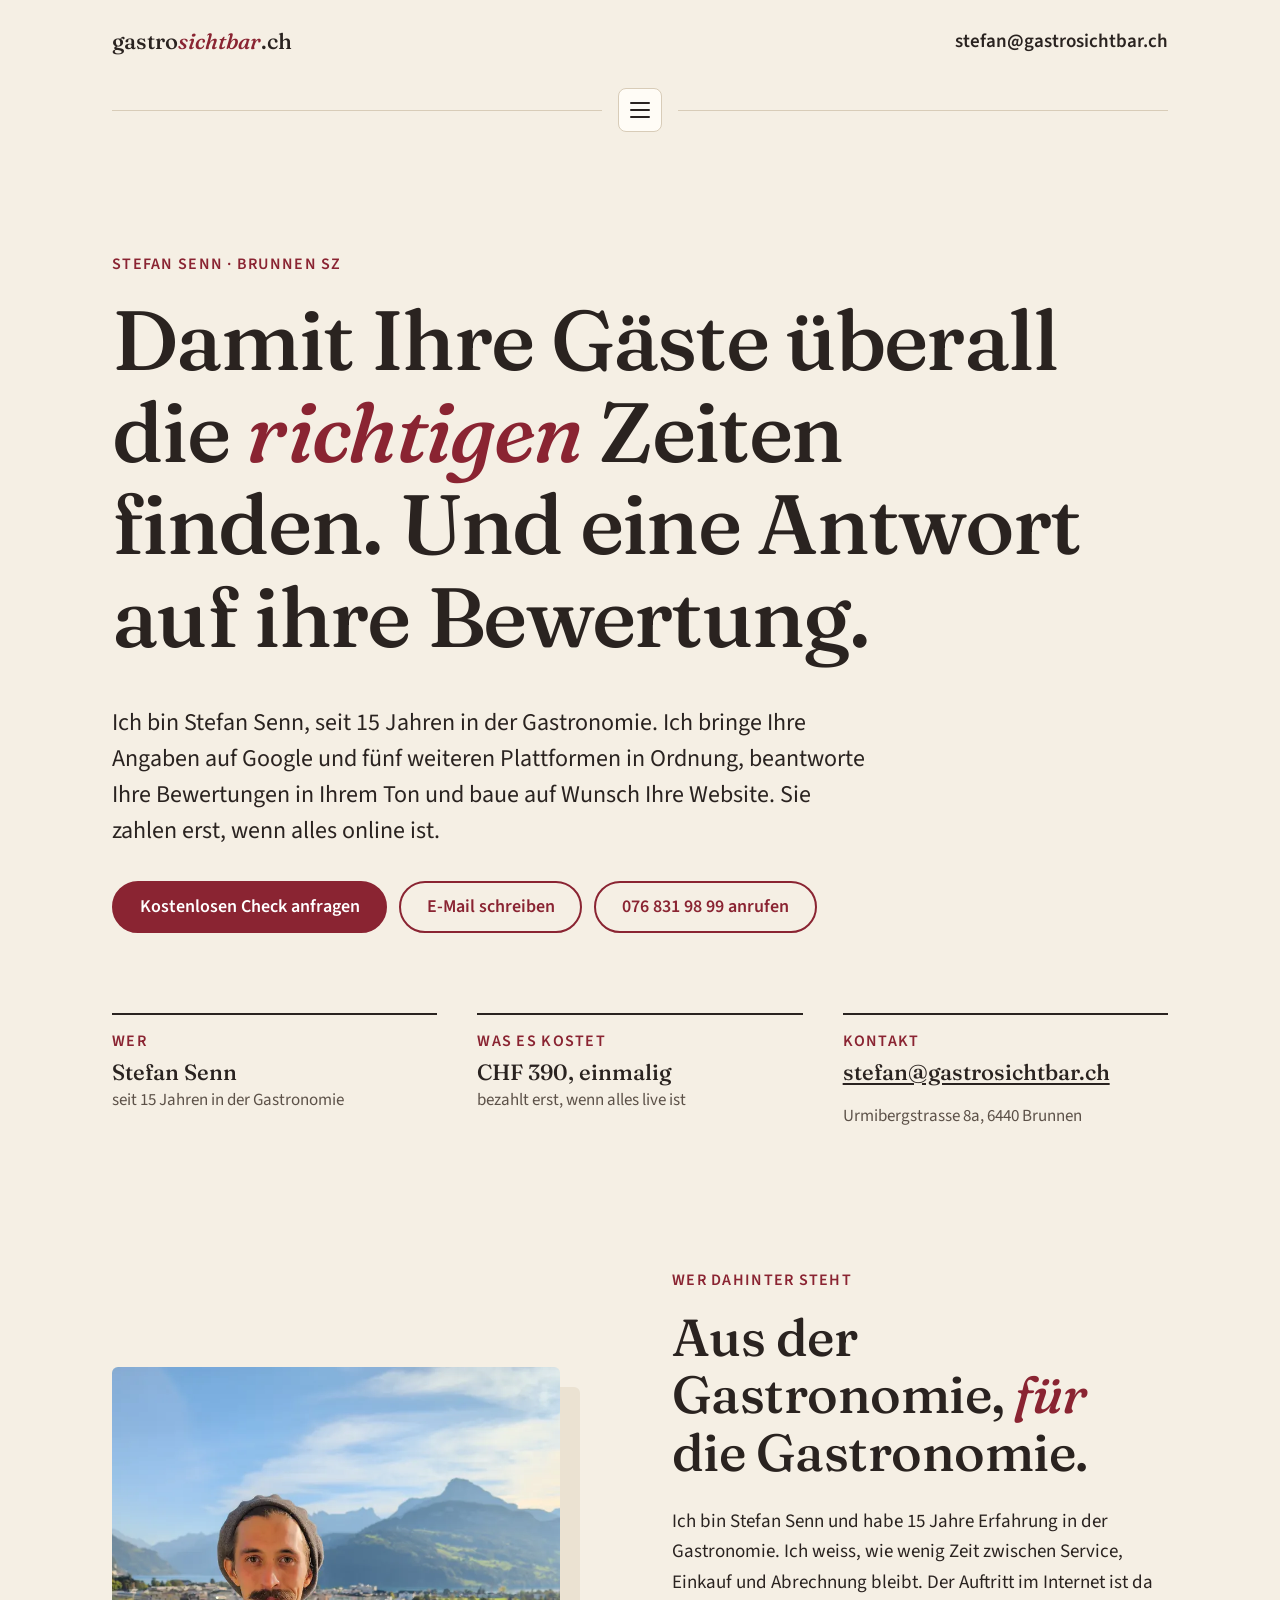
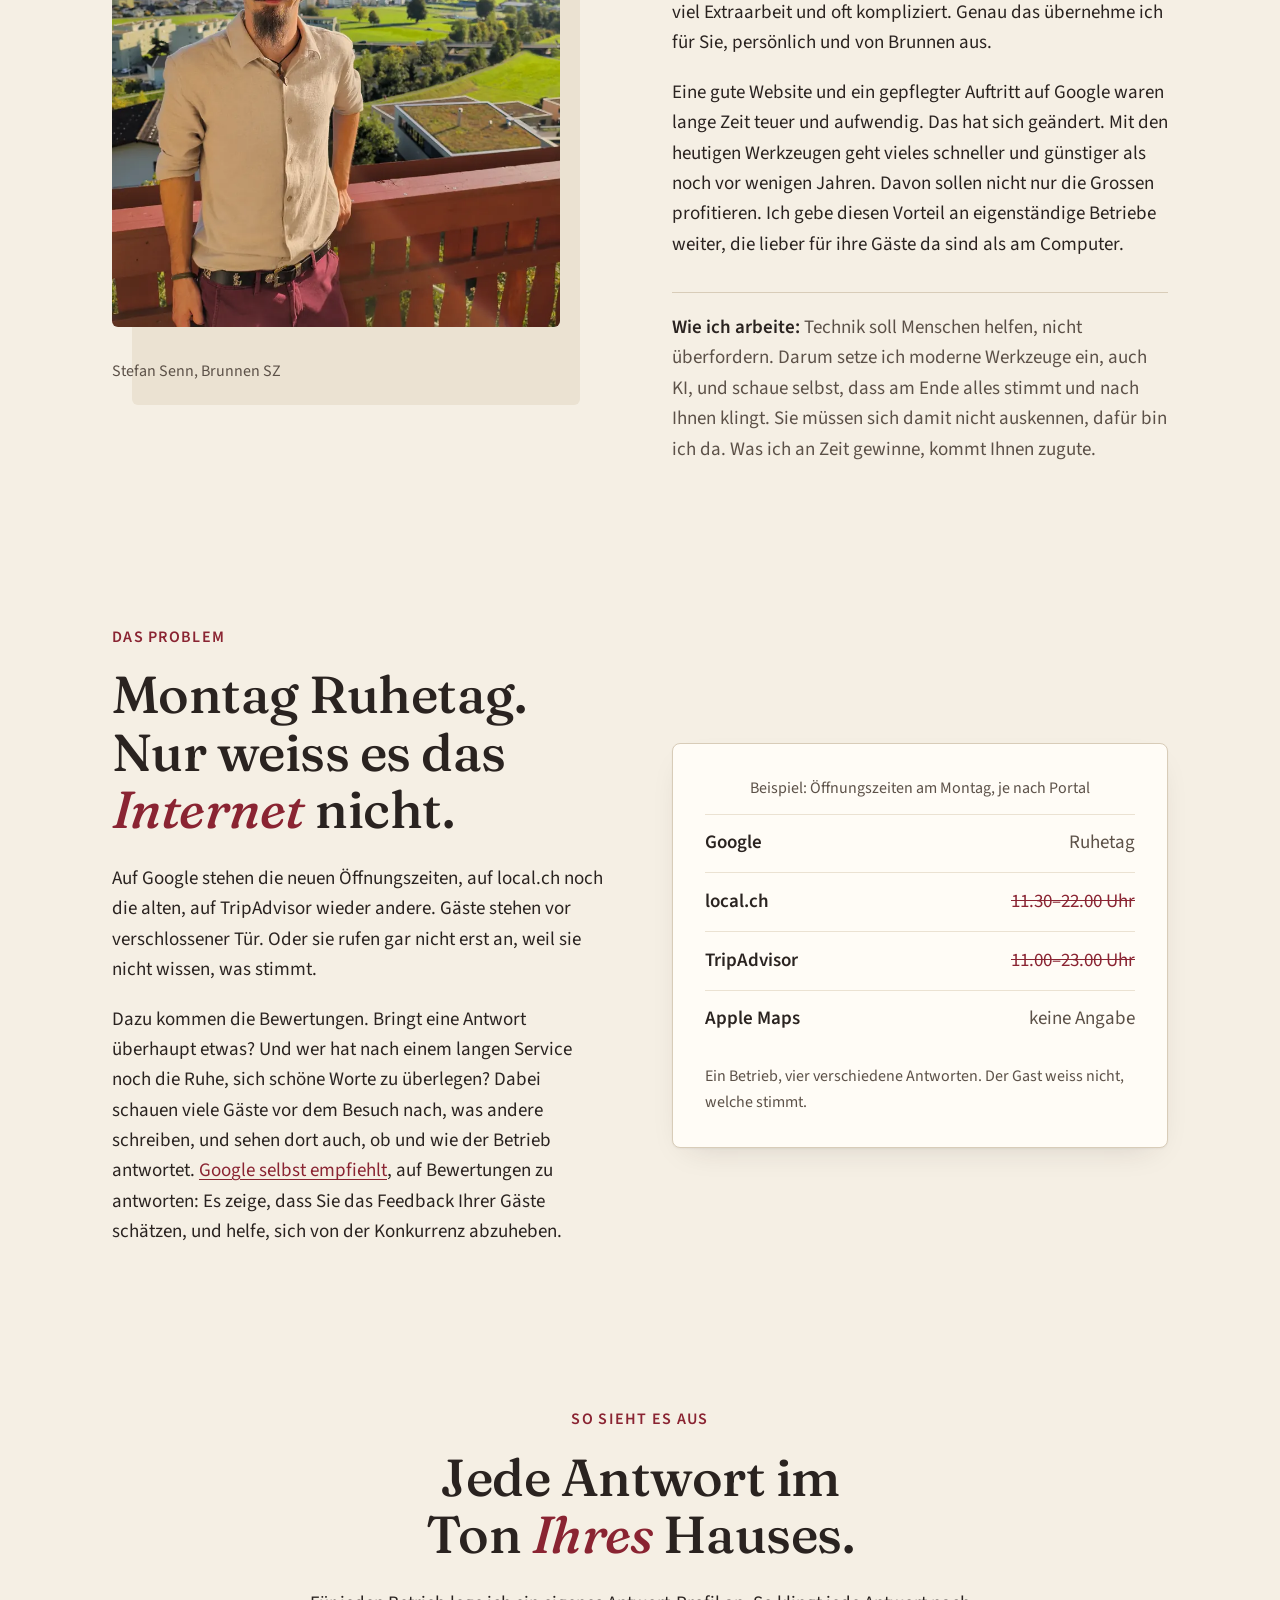
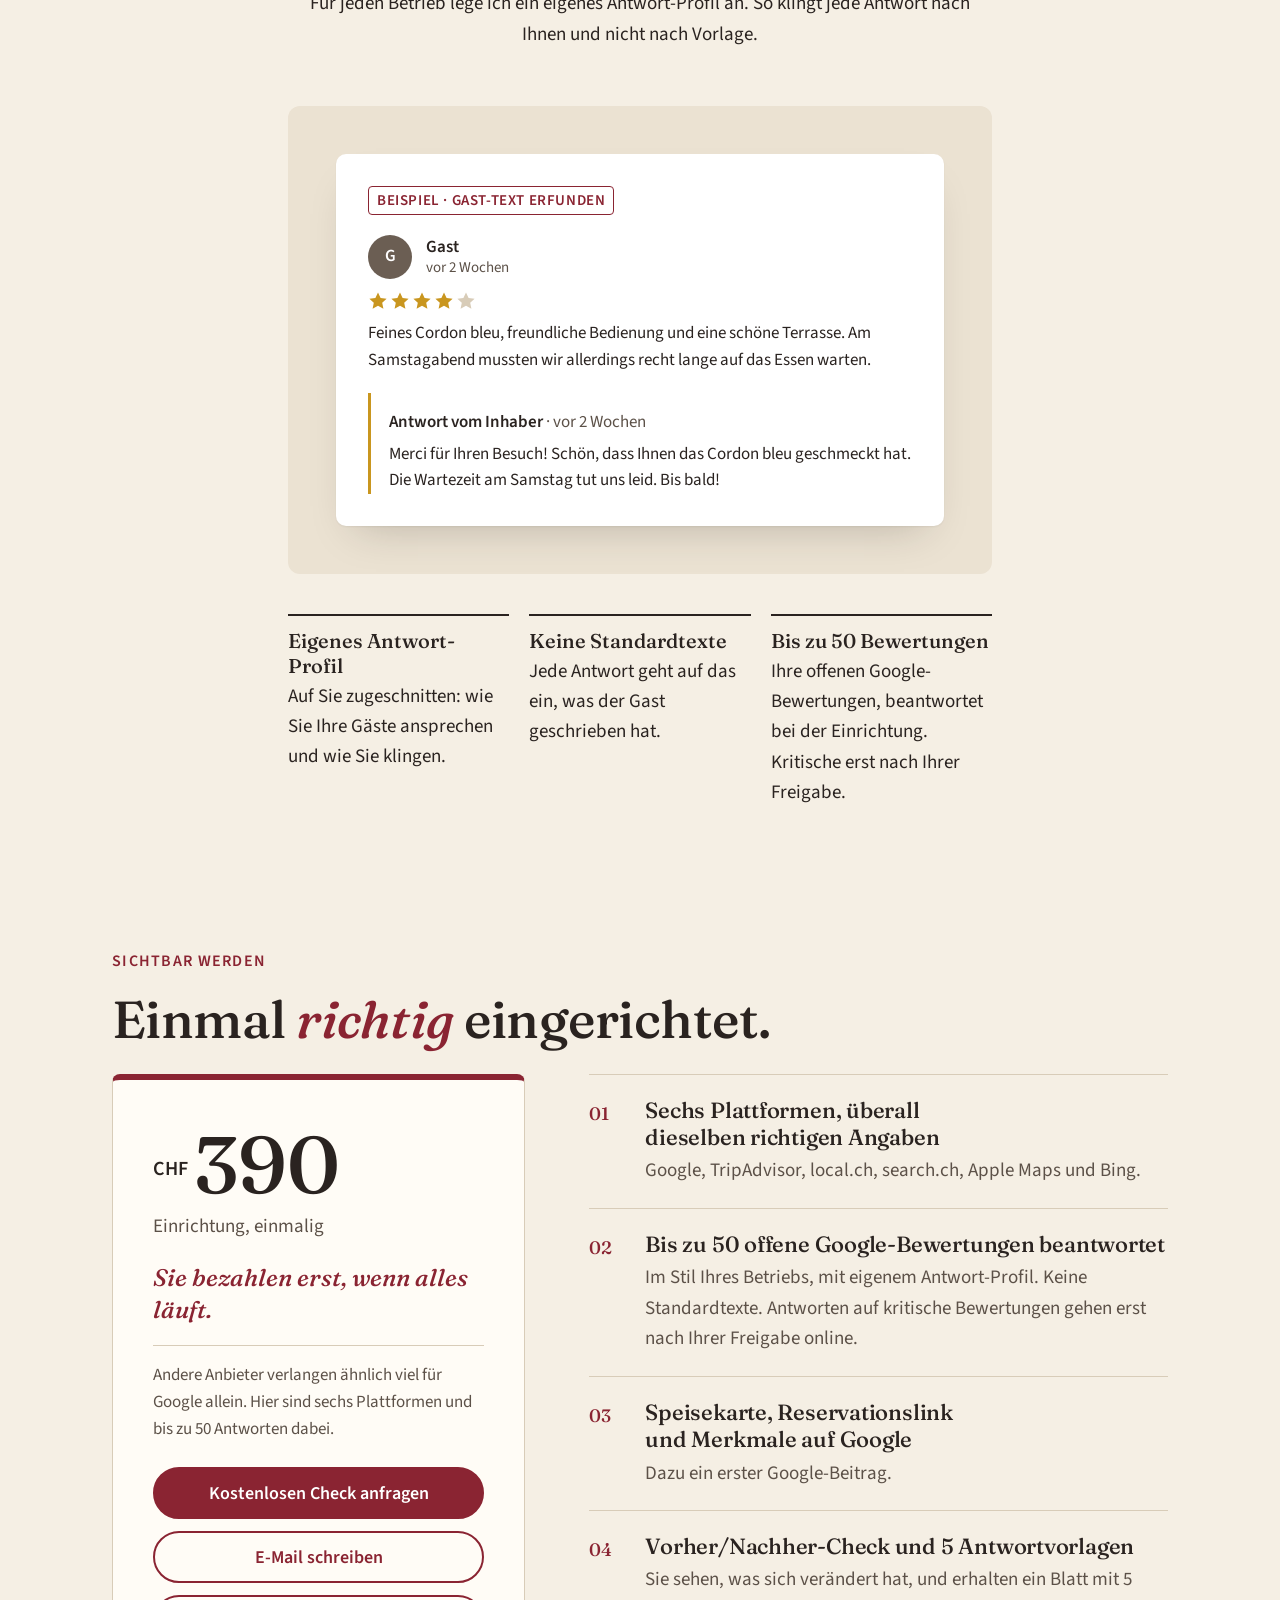
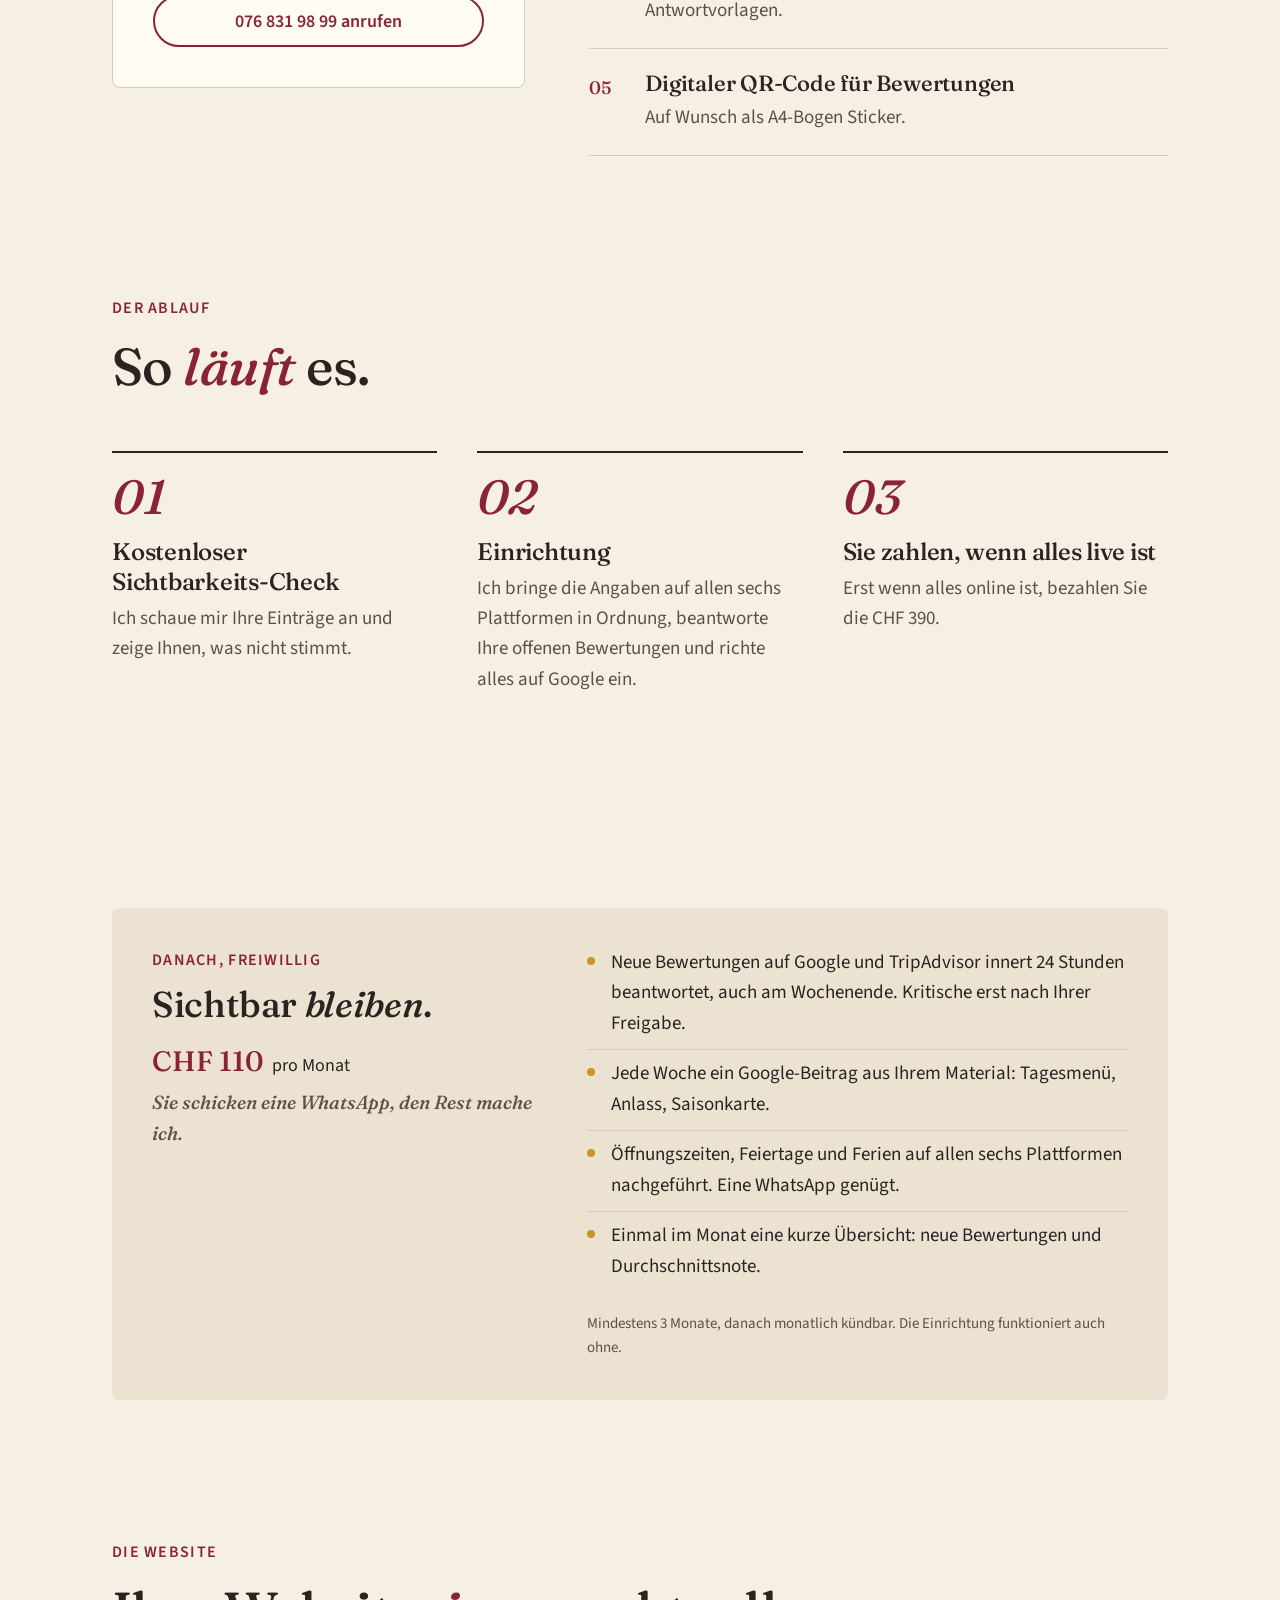
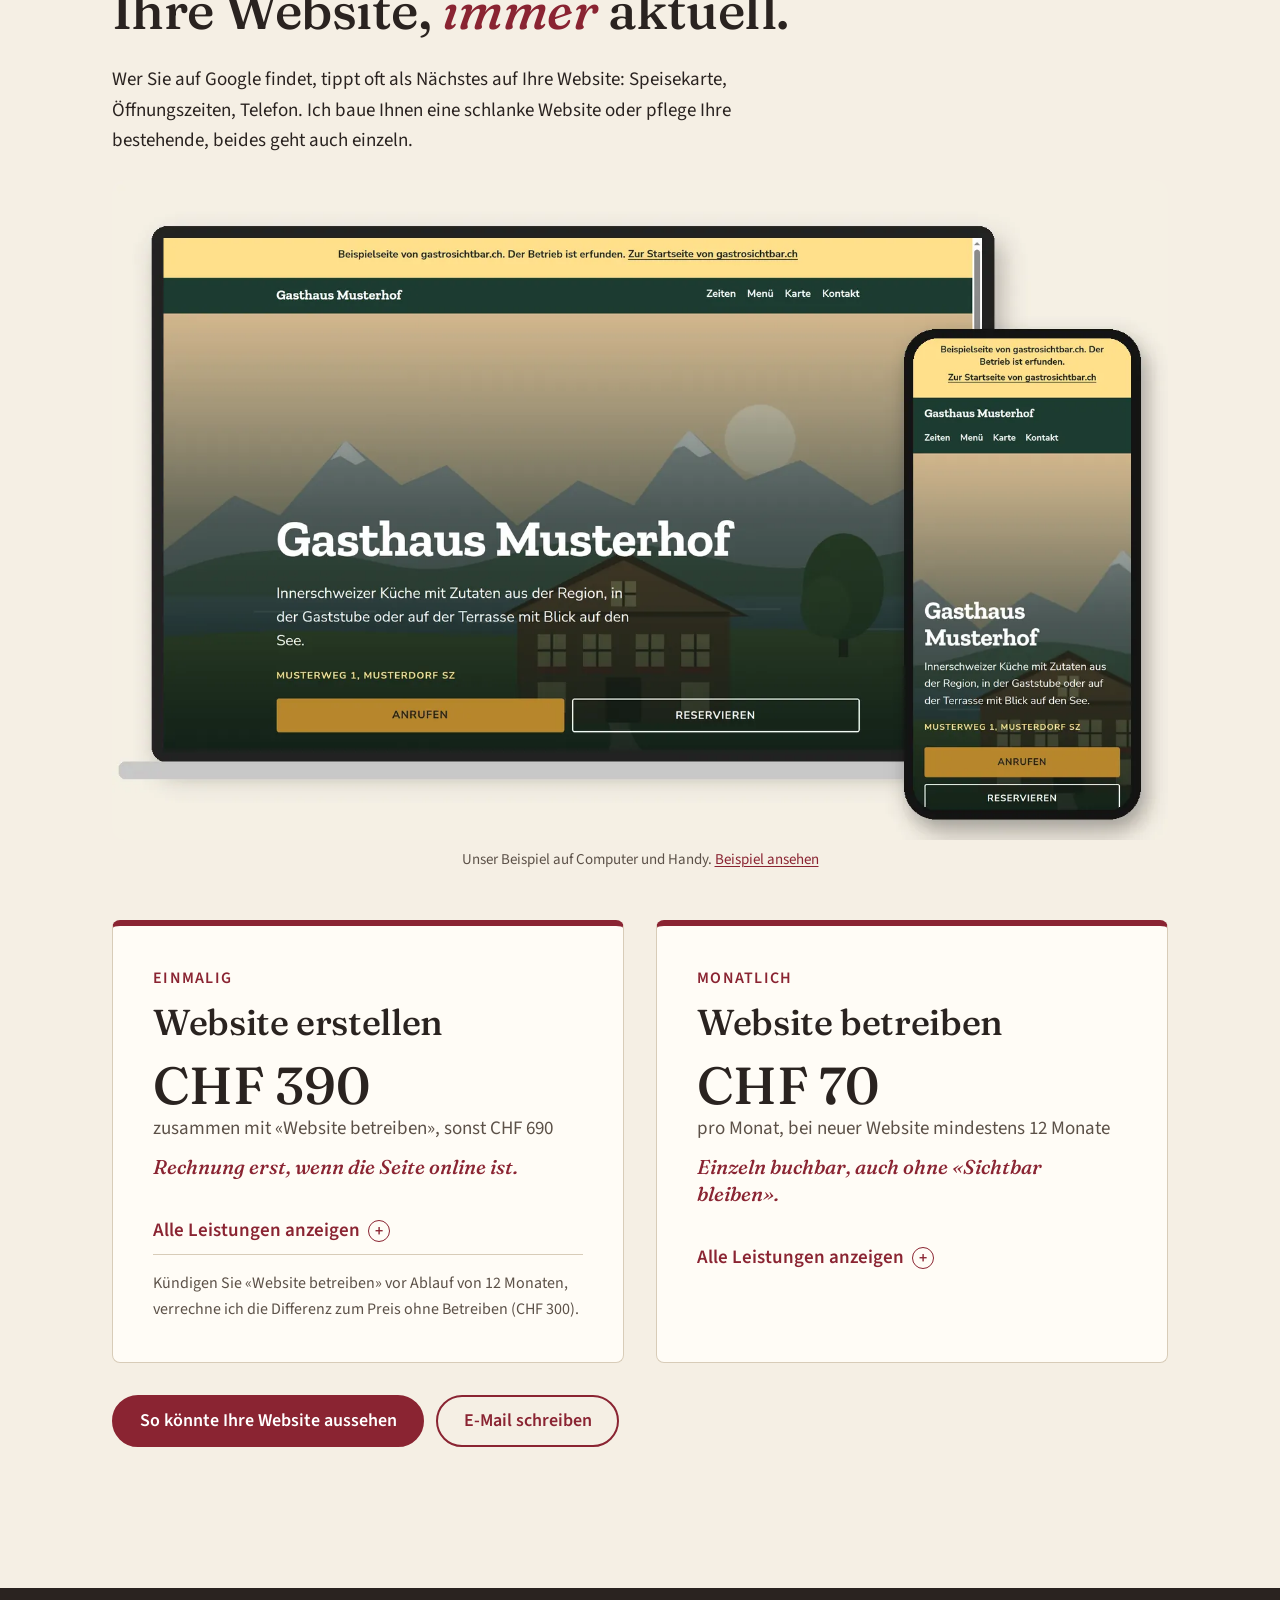
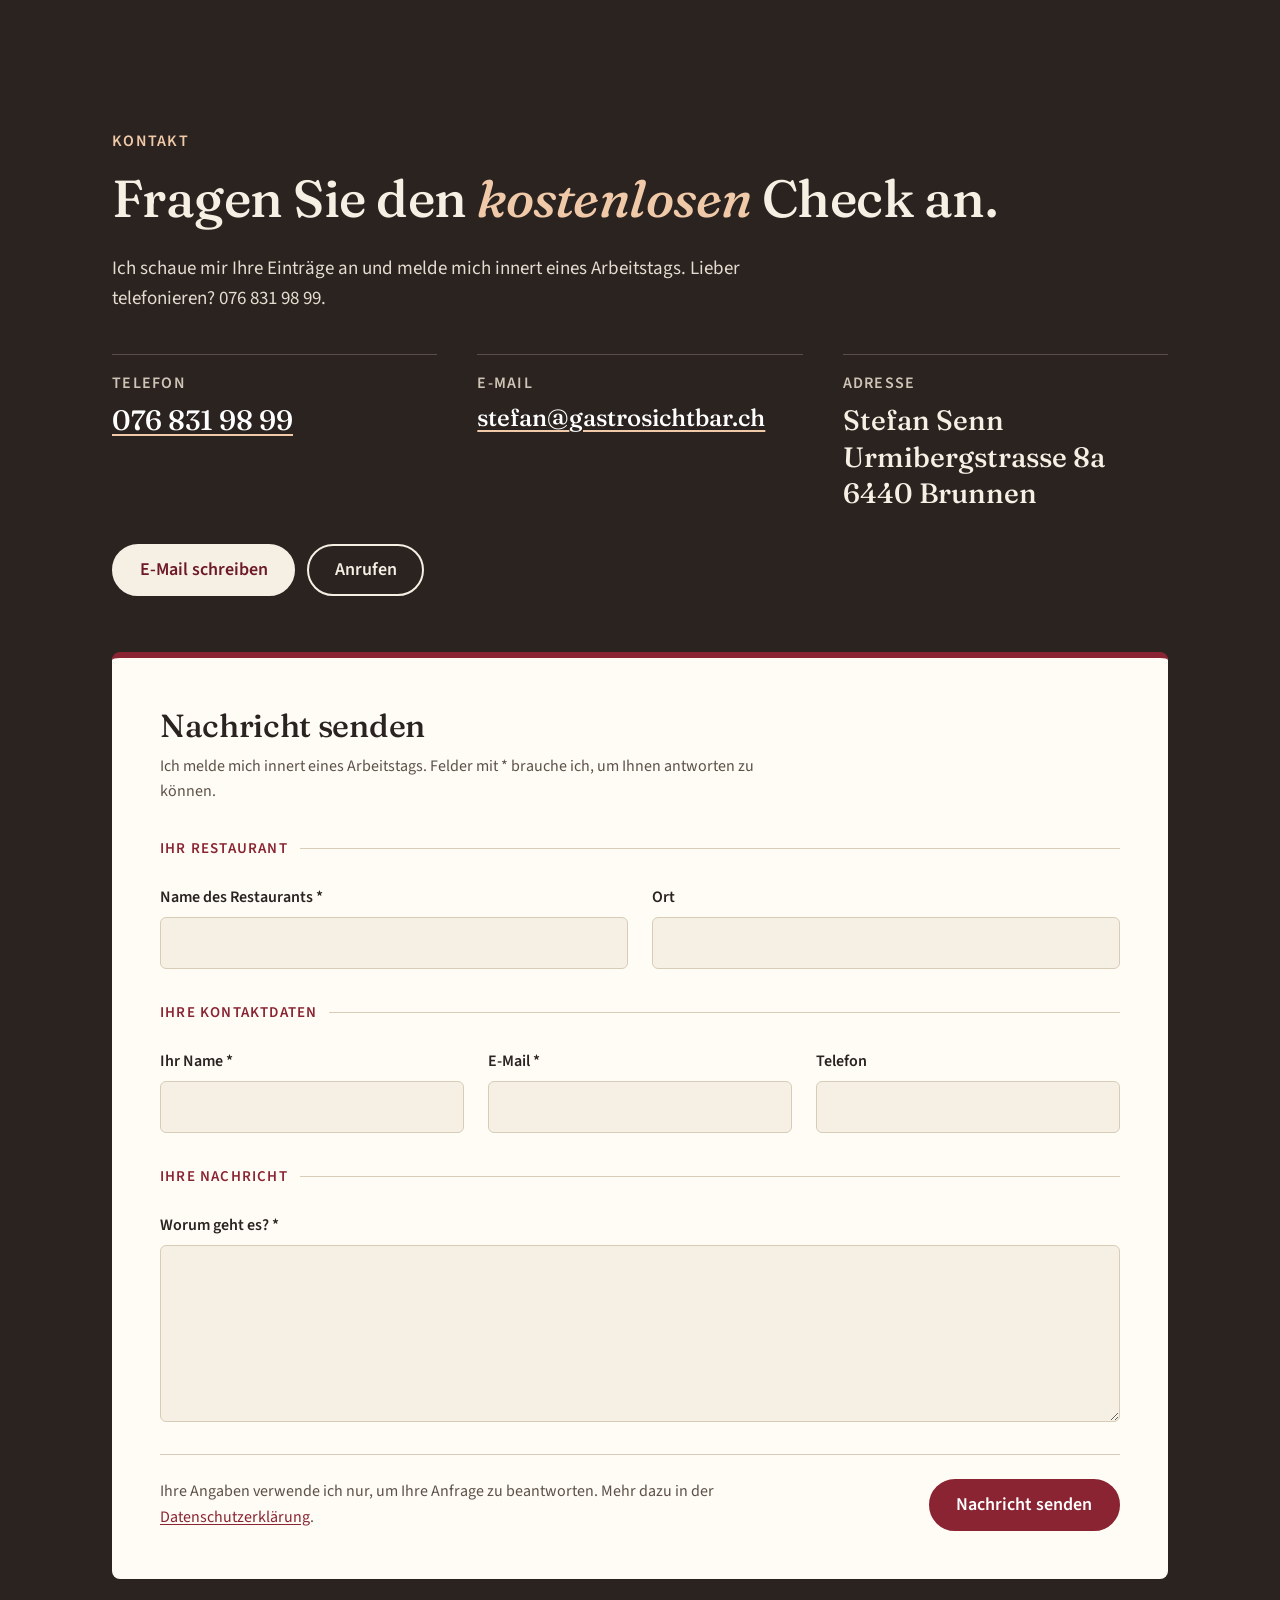
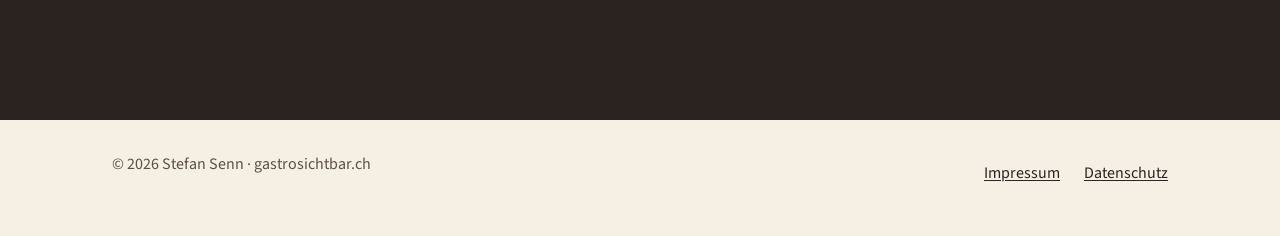
==== commit c1e82878: "Kuendigungsdifferenz Website und Freigabe kritischer Bewertungen bei der Einrichtung nennen" ====
--- a/index.html
+++ b/index.html
@@ -245,7 +245,7 @@
         <ul>
           <li><strong>Eigenes Antwort-Profil</strong>Auf Sie zugeschnitten: wie Sie Ihre Gäste ansprechen und wie Sie klingen.</li>
           <li><strong>Keine Standardtexte</strong>Jede Antwort geht auf das ein, was der Gast geschrieben hat.</li>
-          <li><strong>Bis zu 50 Bewertungen</strong>Ihre offenen Google-Bewertungen, beantwortet bei der Einrichtung.</li>
+          <li><strong>Bis zu 50 Bewertungen</strong>Ihre offenen Google-Bewertungen, beantwortet bei der Einrichtung. Kritische erst nach Ihrer Freigabe.</li>
         </ul>
       </div>
     </section>
@@ -277,7 +277,7 @@
           <li>
             <div>
               <h3>Bis zu 50 offene Google-Bewertungen beantwortet</h3>
-              <p>Im Stil Ihres Betriebs, mit eigenem Antwort-Profil. Keine Standardtexte.</p>
+              <p>Im Stil Ihres Betriebs, mit eigenem Antwort-Profil. Keine Standardtexte. Antworten auf kritische Bewertungen gehen erst nach Ihrer Freigabe online.</p>
             </div>
           </li>
           <li>
@@ -380,6 +380,7 @@
               <li>Mehr Seiten, eine weitere Sprache oder Extras: zum Festpreis nach Offerte</li>
             </ul>
           </details>
+          <p class="angebot-fuss">Kündigen Sie «Website betreiben» vor Ablauf von 12 Monaten, verrechne ich die Differenz zum Preis ohne Betreiben (CHF&nbsp;300).</p>
         </article>
 
         <article id="betreiben" class="angebot" aria-labelledby="betreiben-titel">
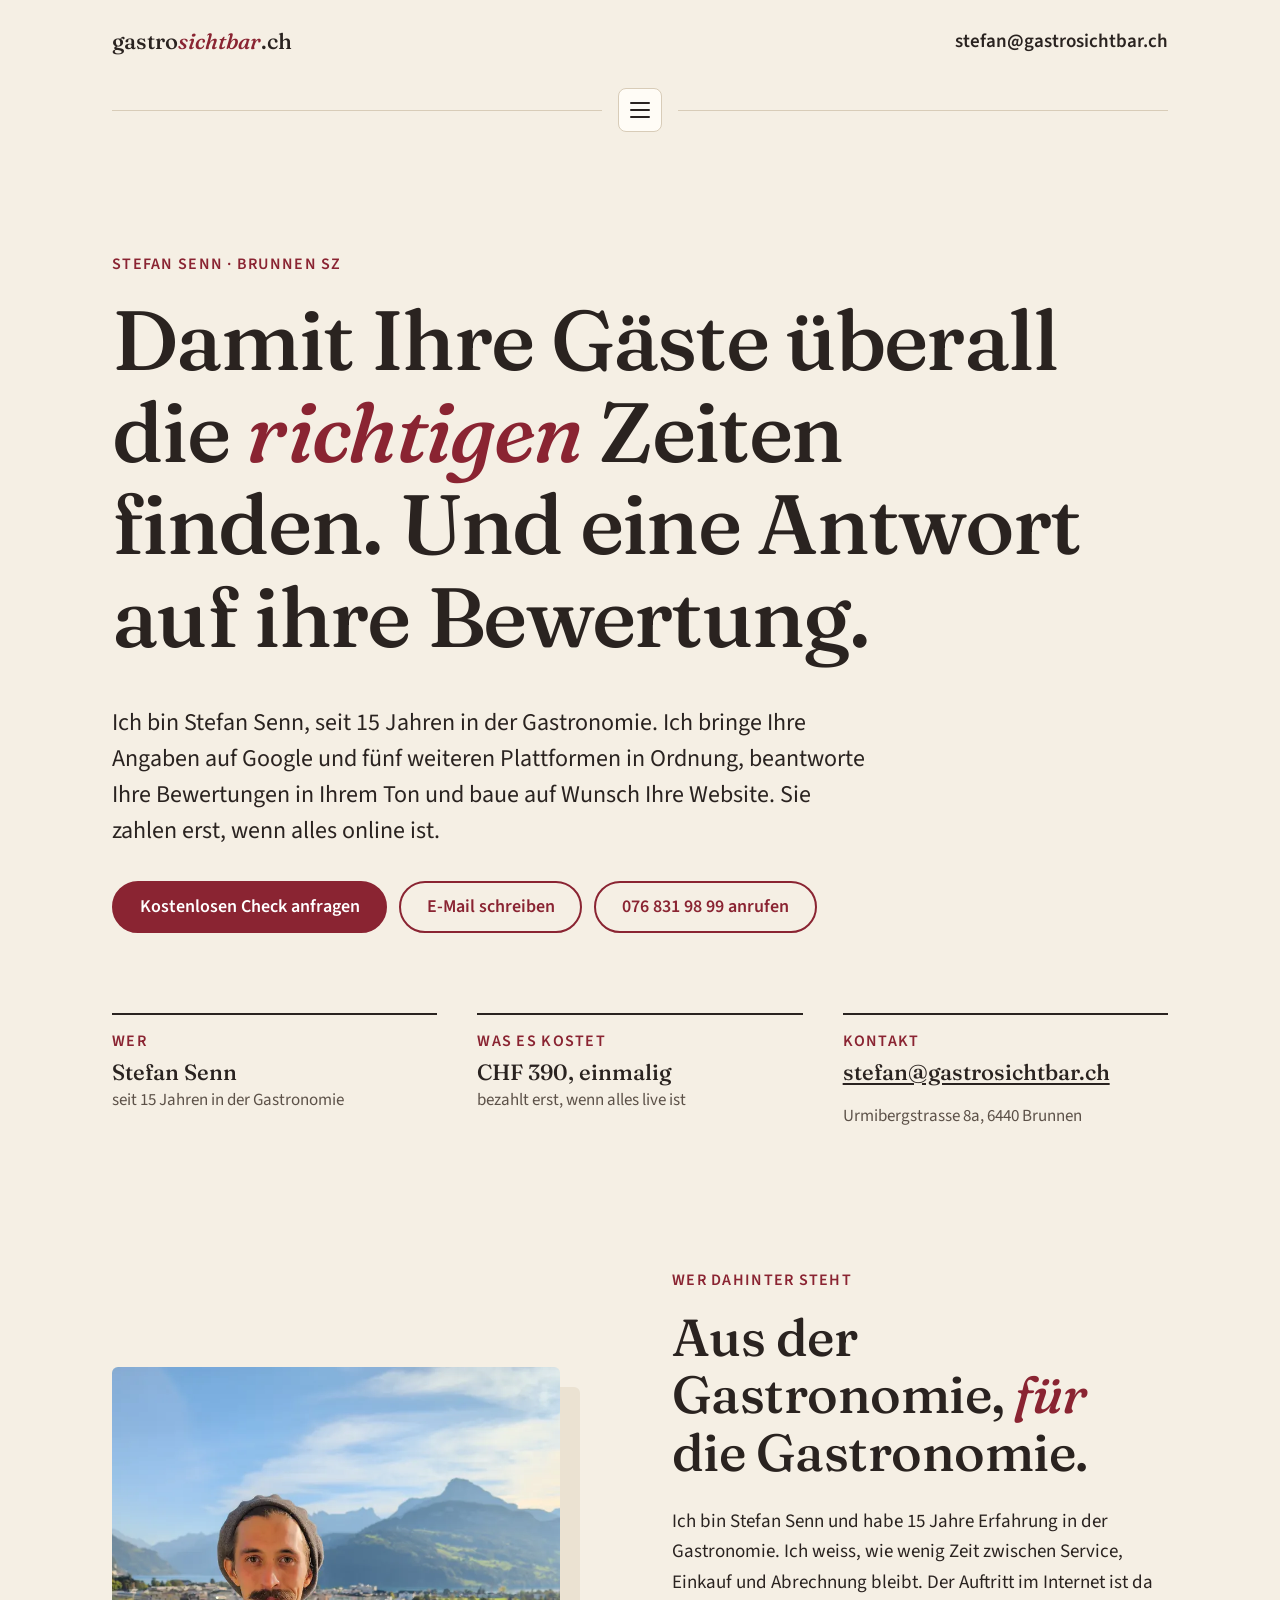
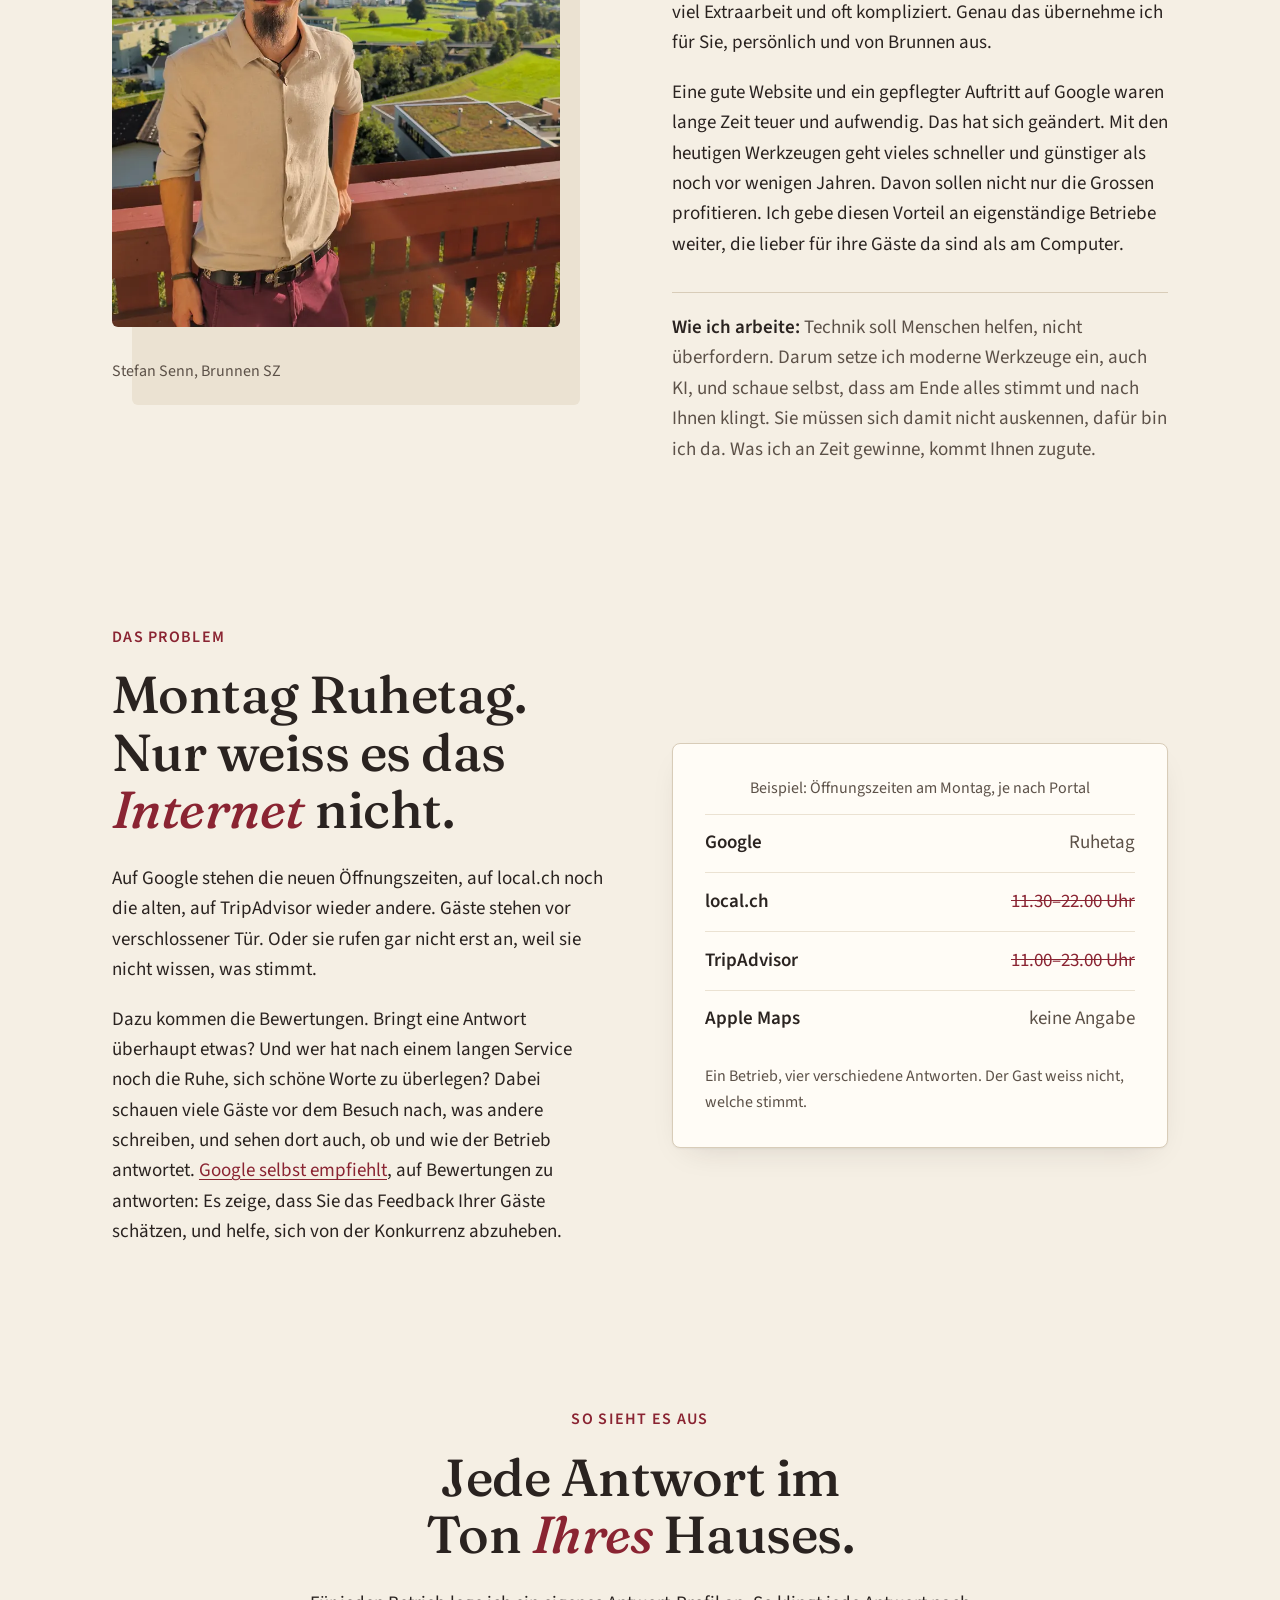
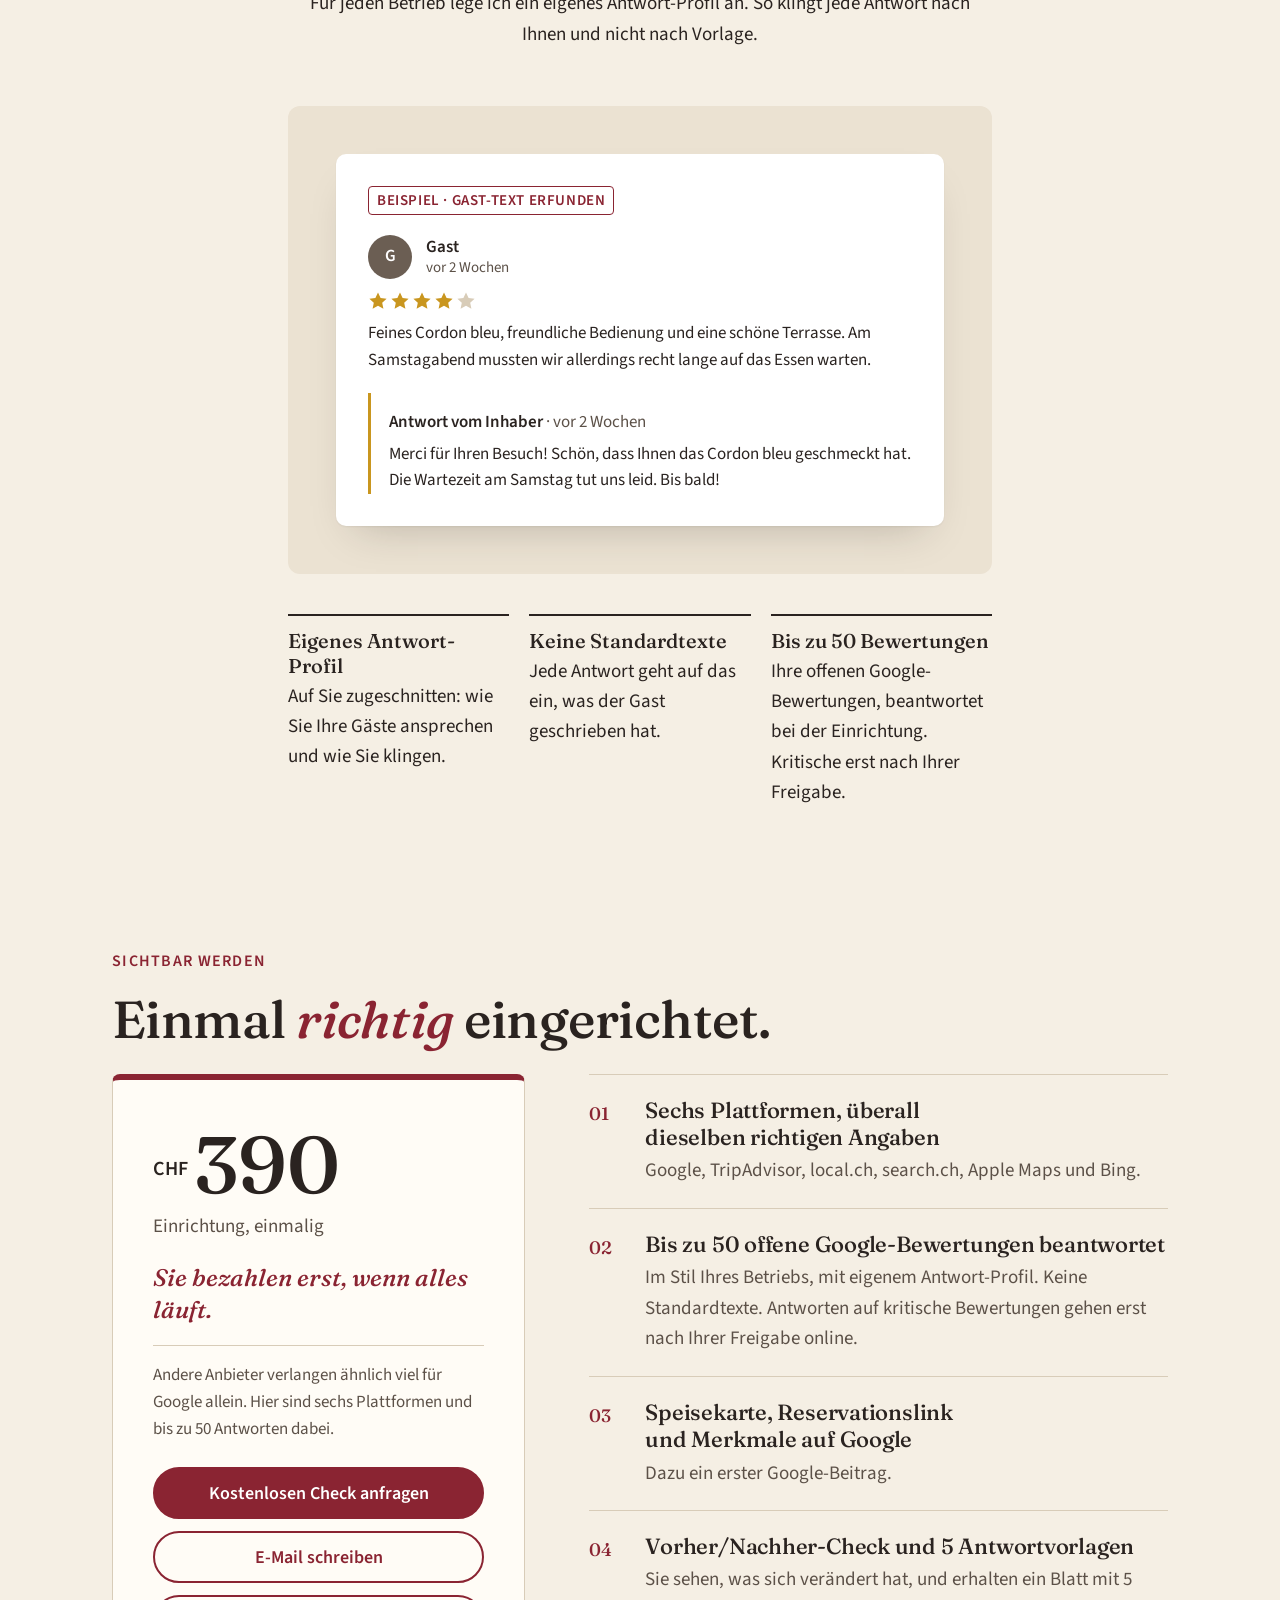
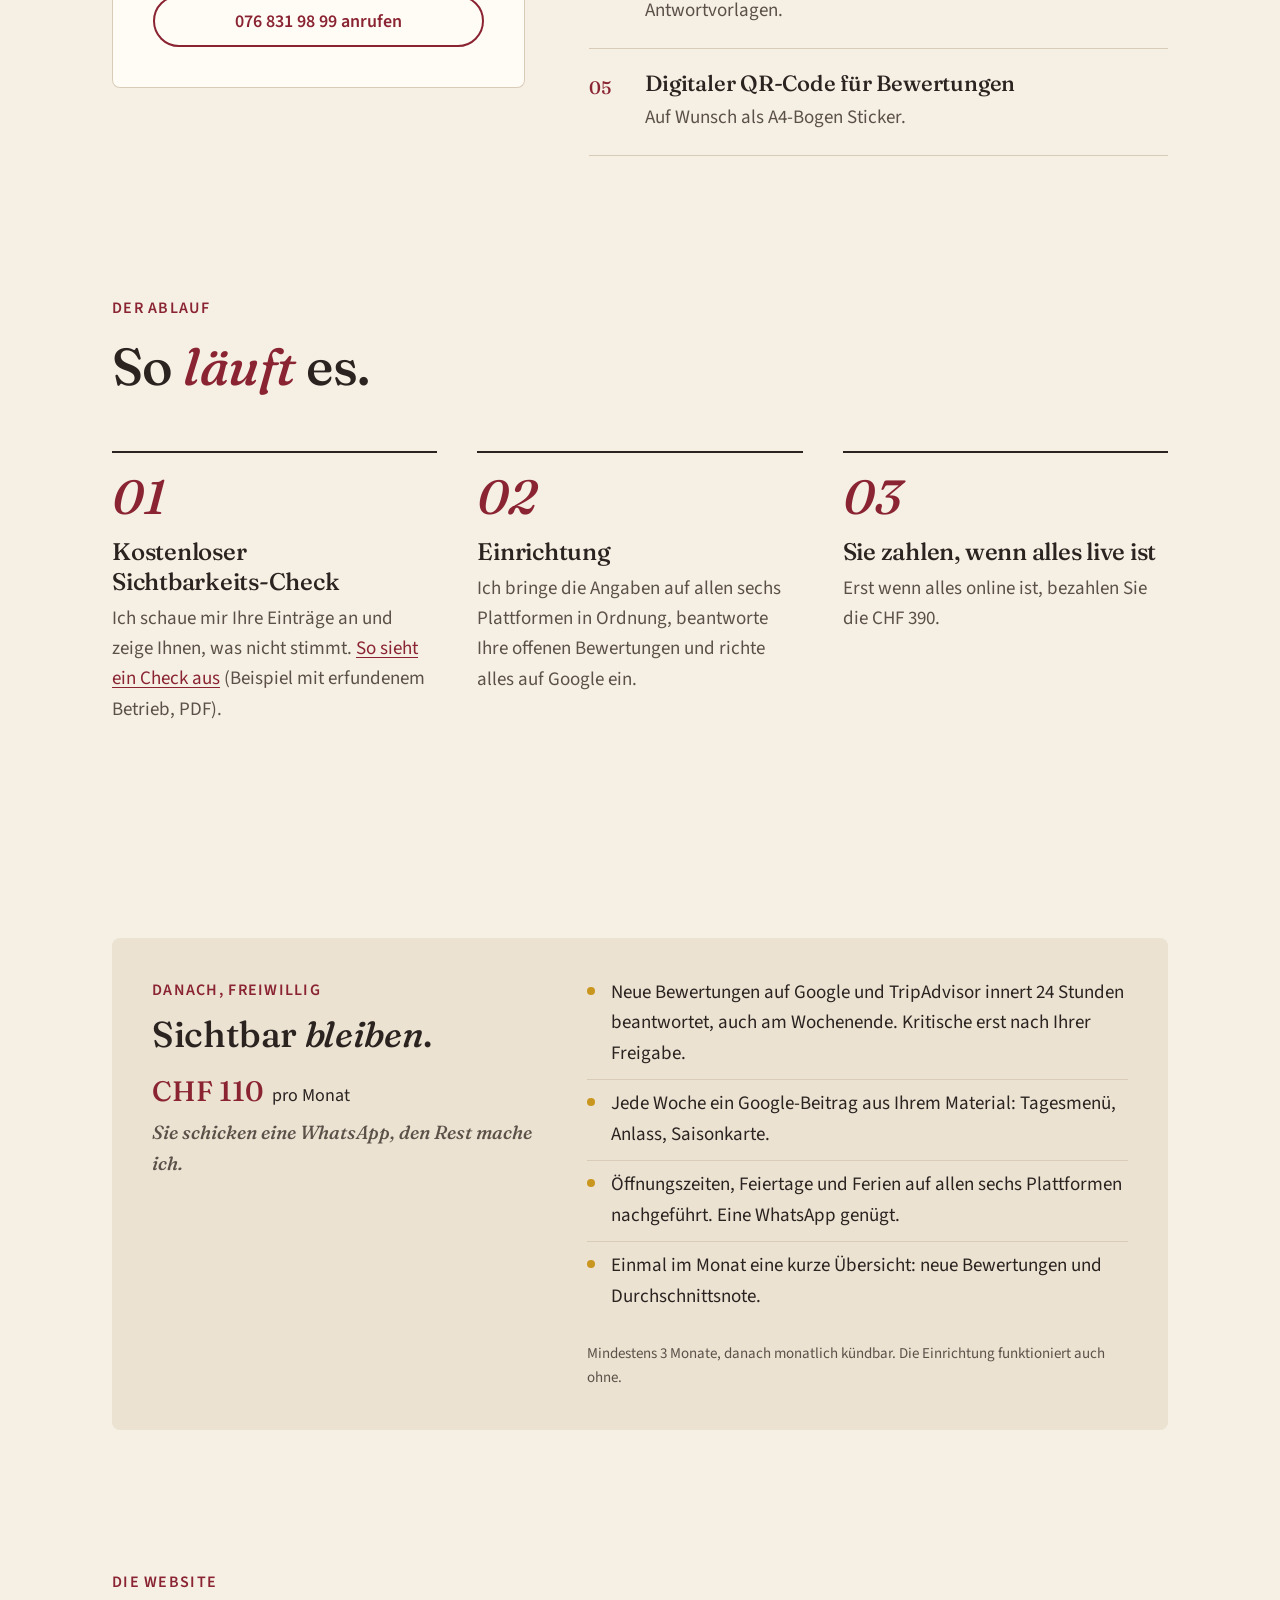
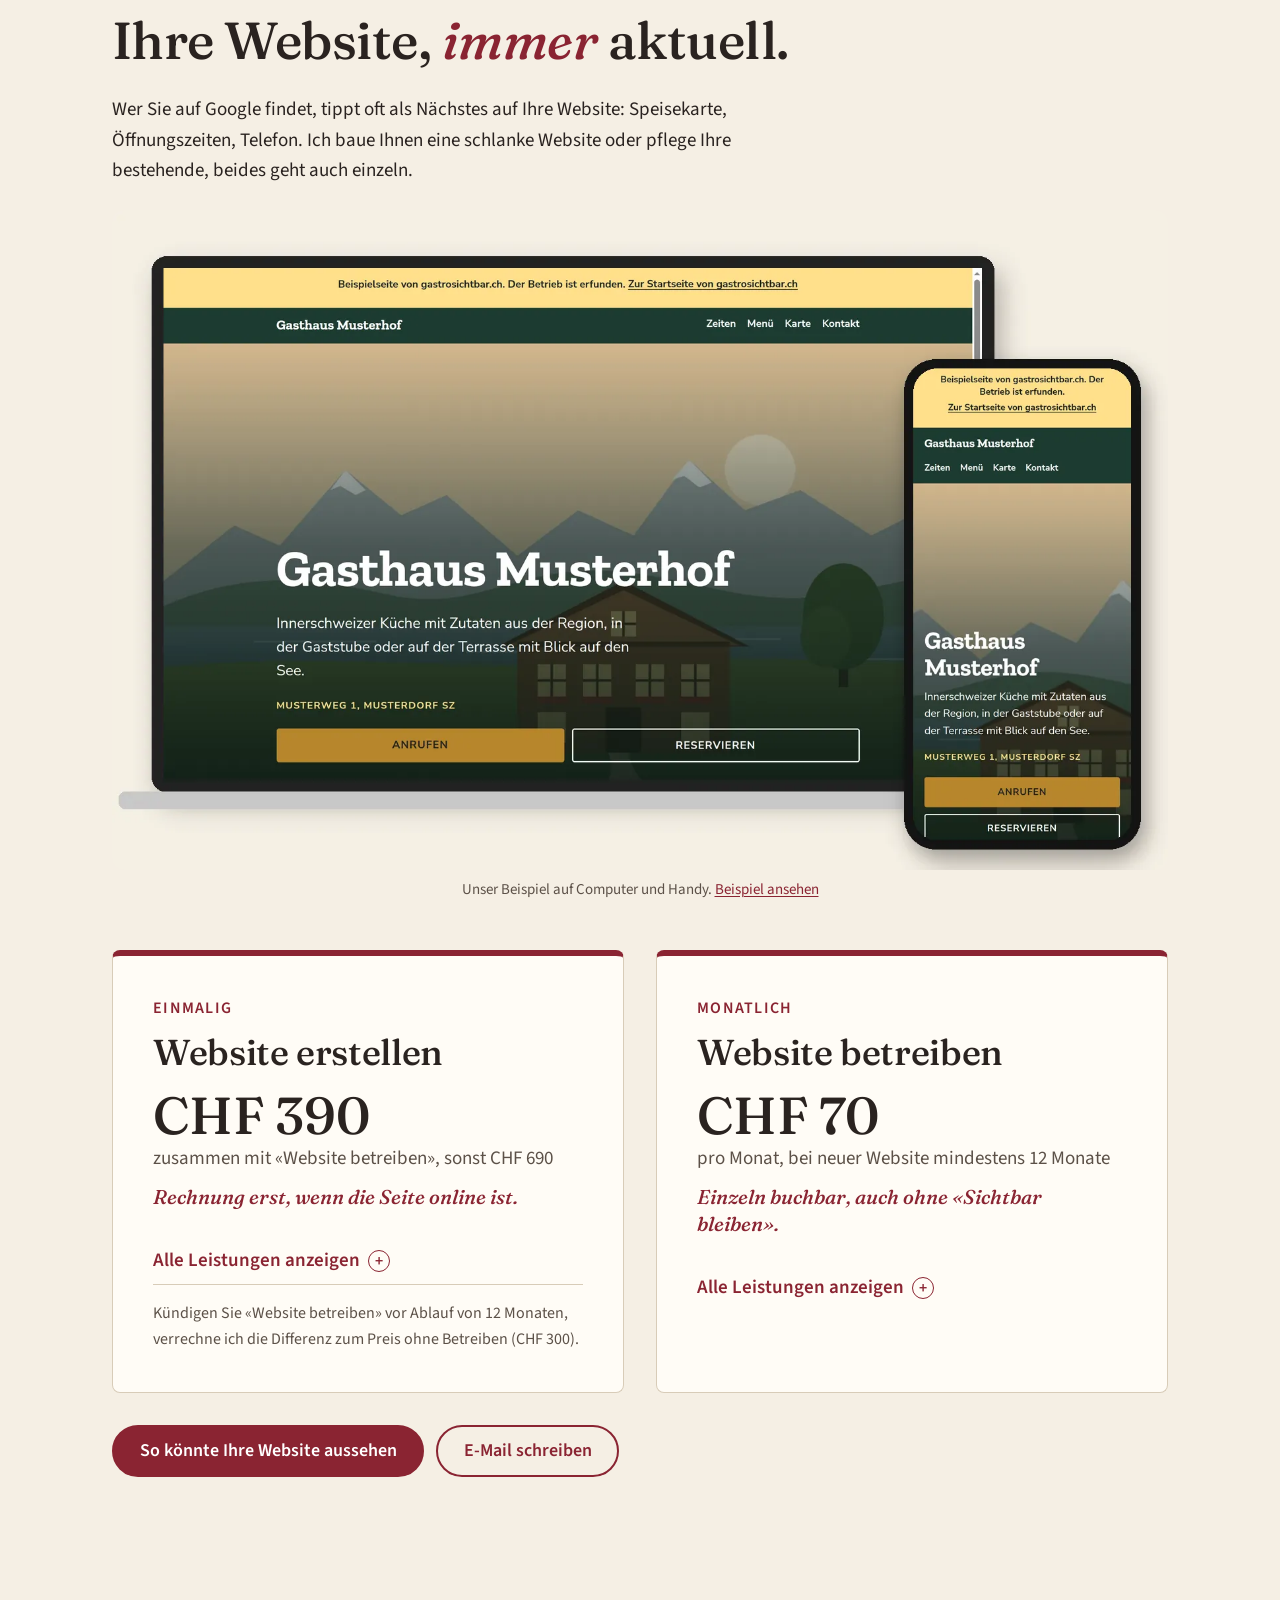
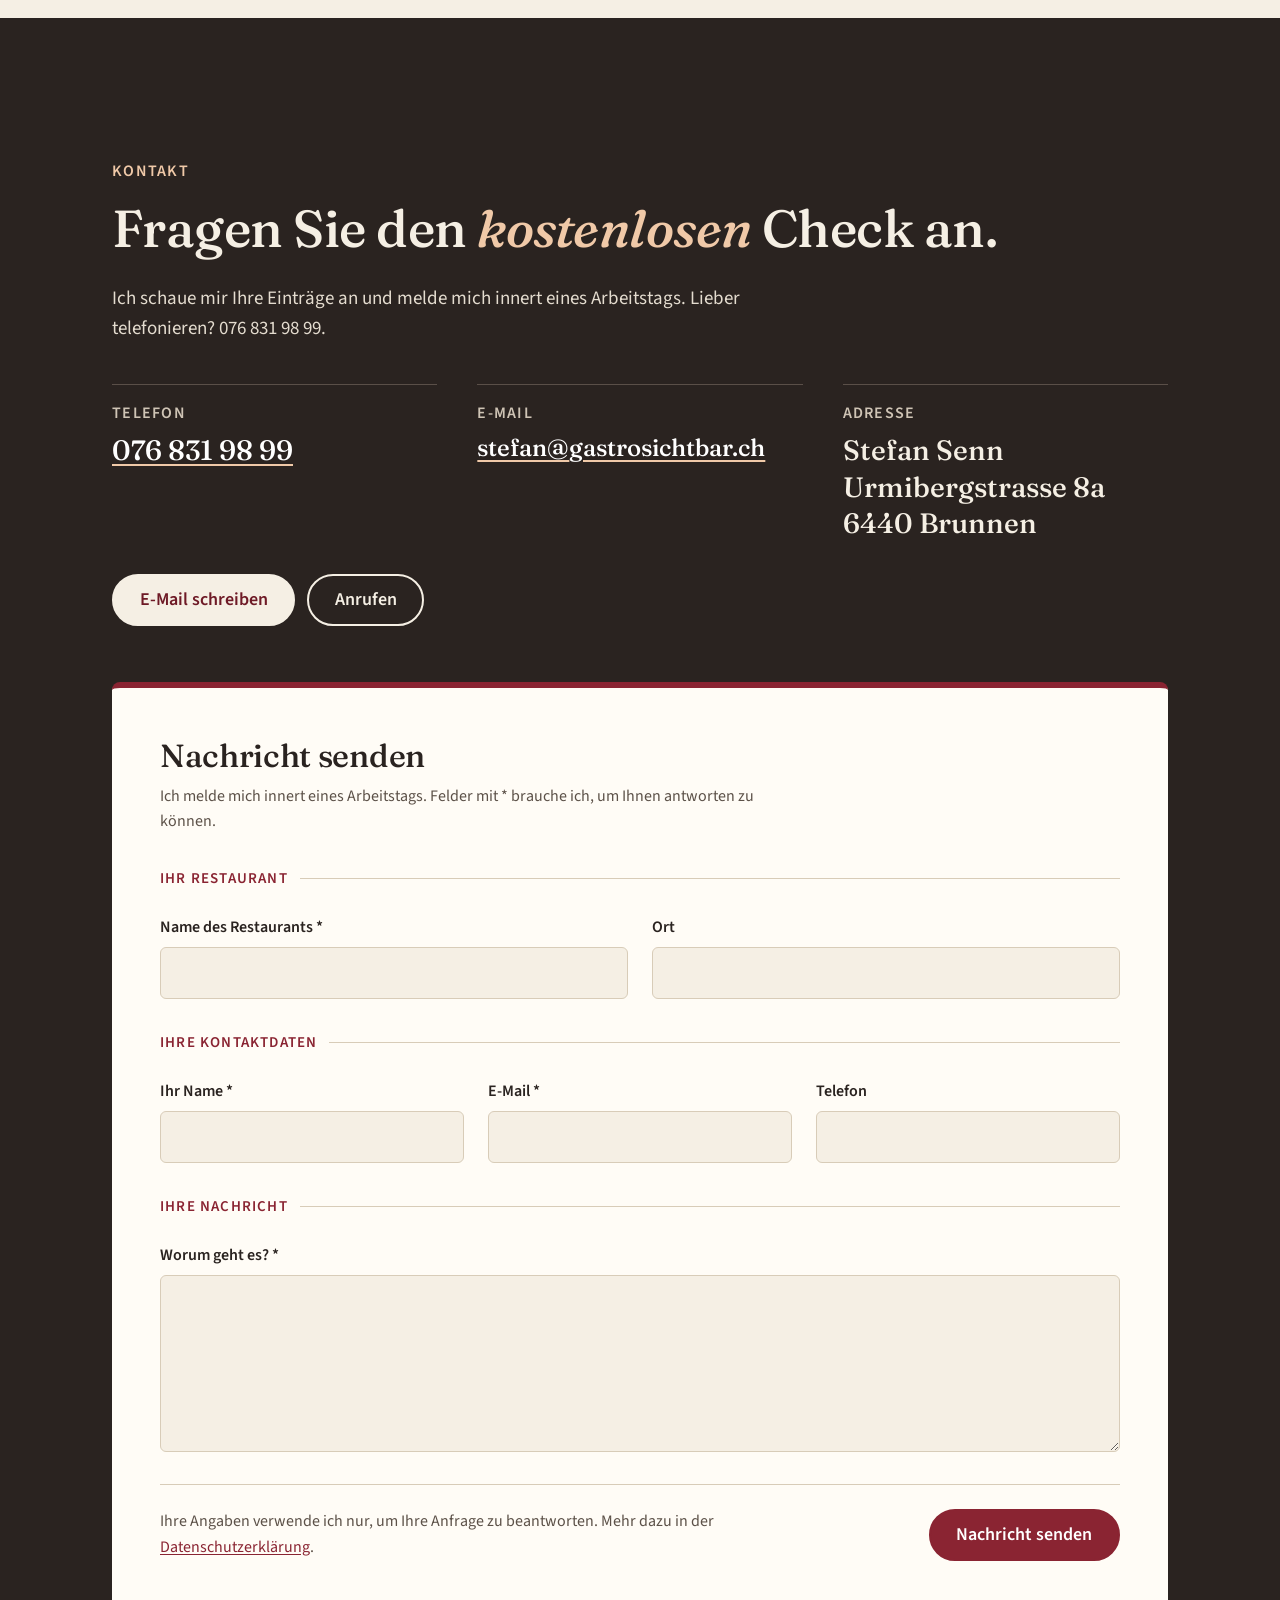
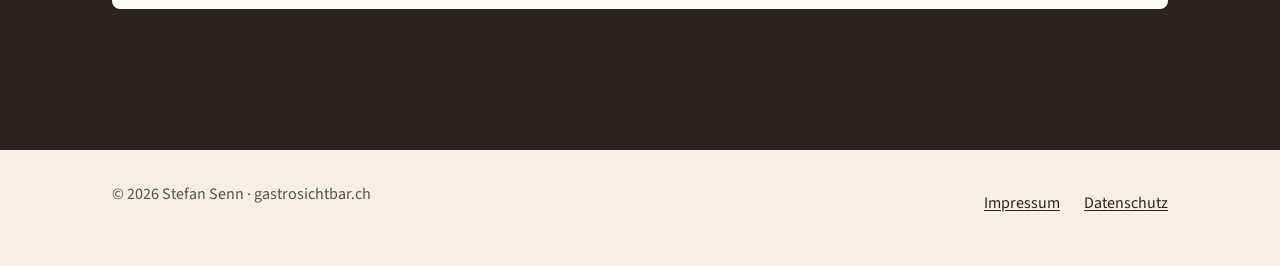
==== commit b773fa43: "Muster-Sichtbarkeits-Check als PDF im Ablauf verlinkt" ====
--- a/index.html
+++ b/index.html
@@ -310,7 +310,7 @@
       <ol class="schritte">
         <li>
           <h3>Kostenloser Sichtbarkeits-Check</h3>
-          <p>Ich schaue mir Ihre Einträge an und zeige Ihnen, was nicht stimmt.</p>
+          <p>Ich schaue mir Ihre Einträge an und zeige Ihnen, was nicht stimmt. <a href="muster-check.pdf">So sieht ein Check aus</a> (Beispiel mit erfundenem Betrieb, PDF).</p>
         </li>
         <li>
           <h3>Einrichtung</h3>
